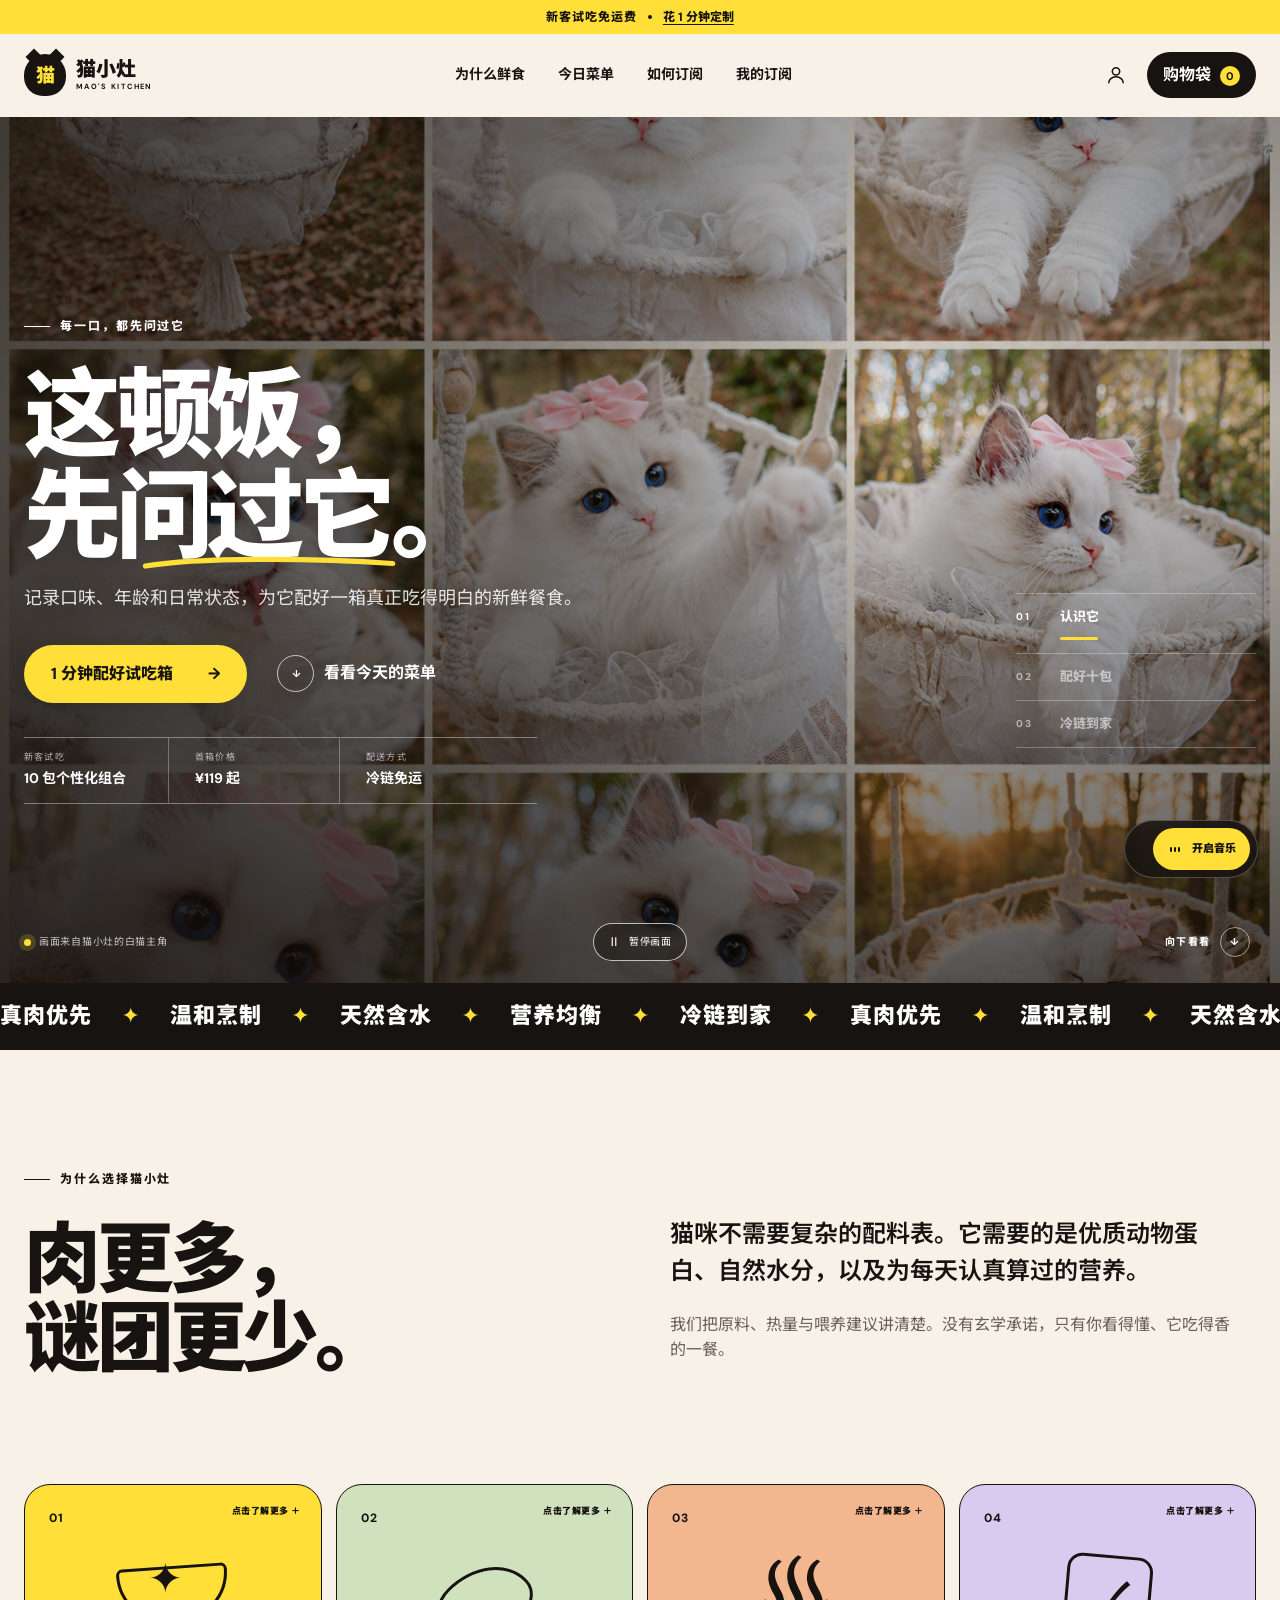
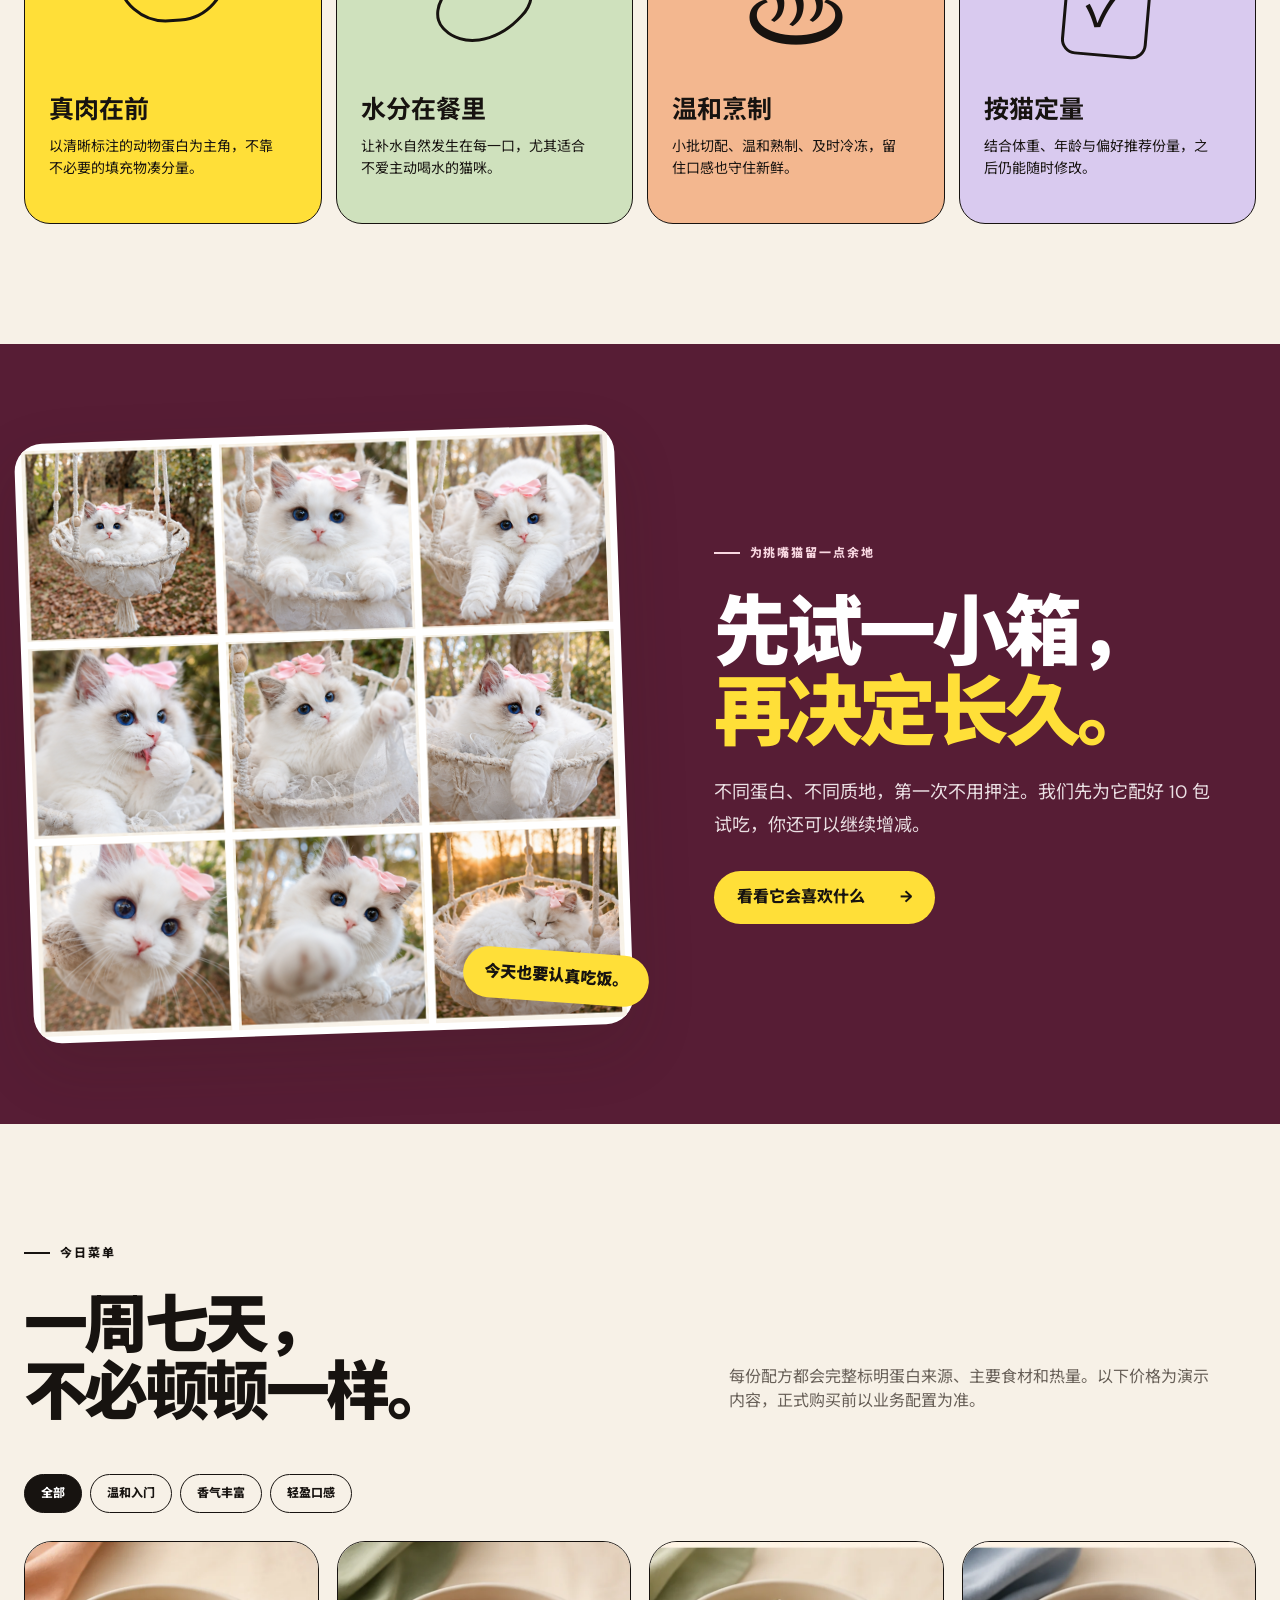
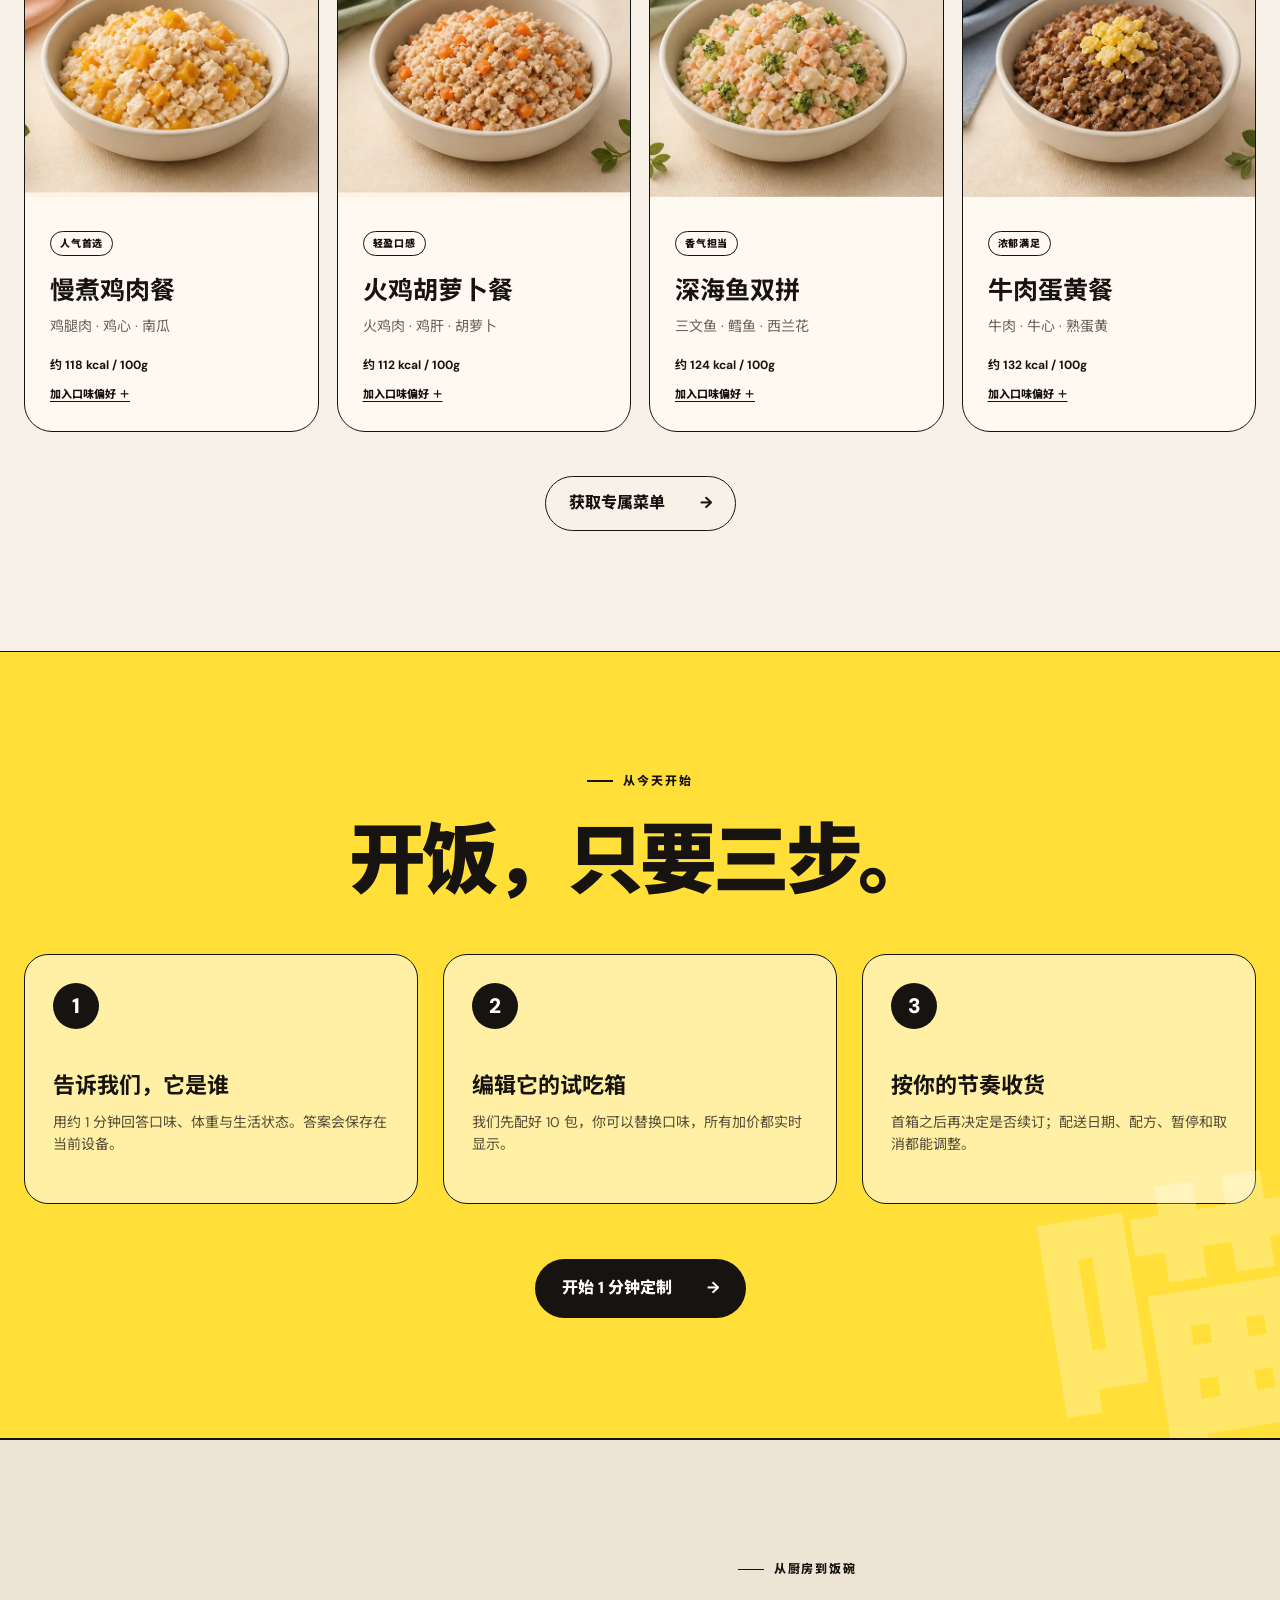
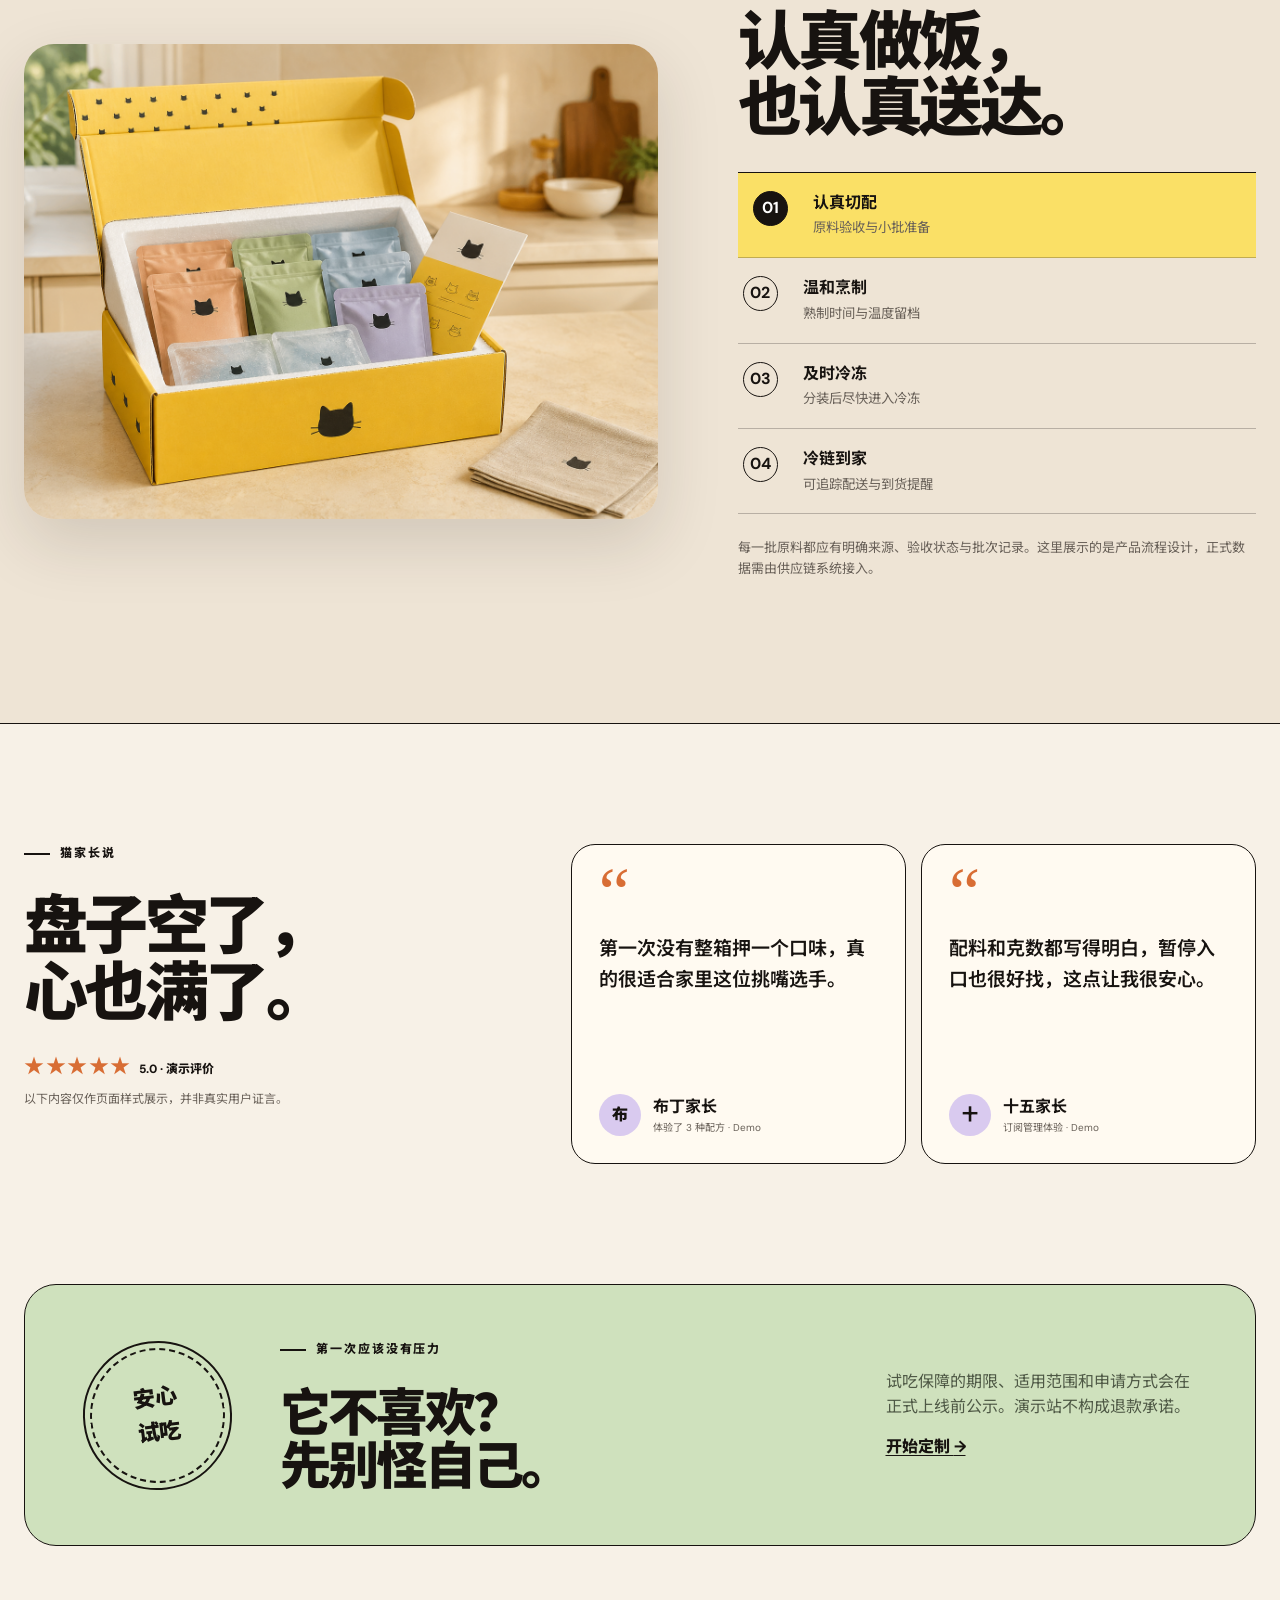
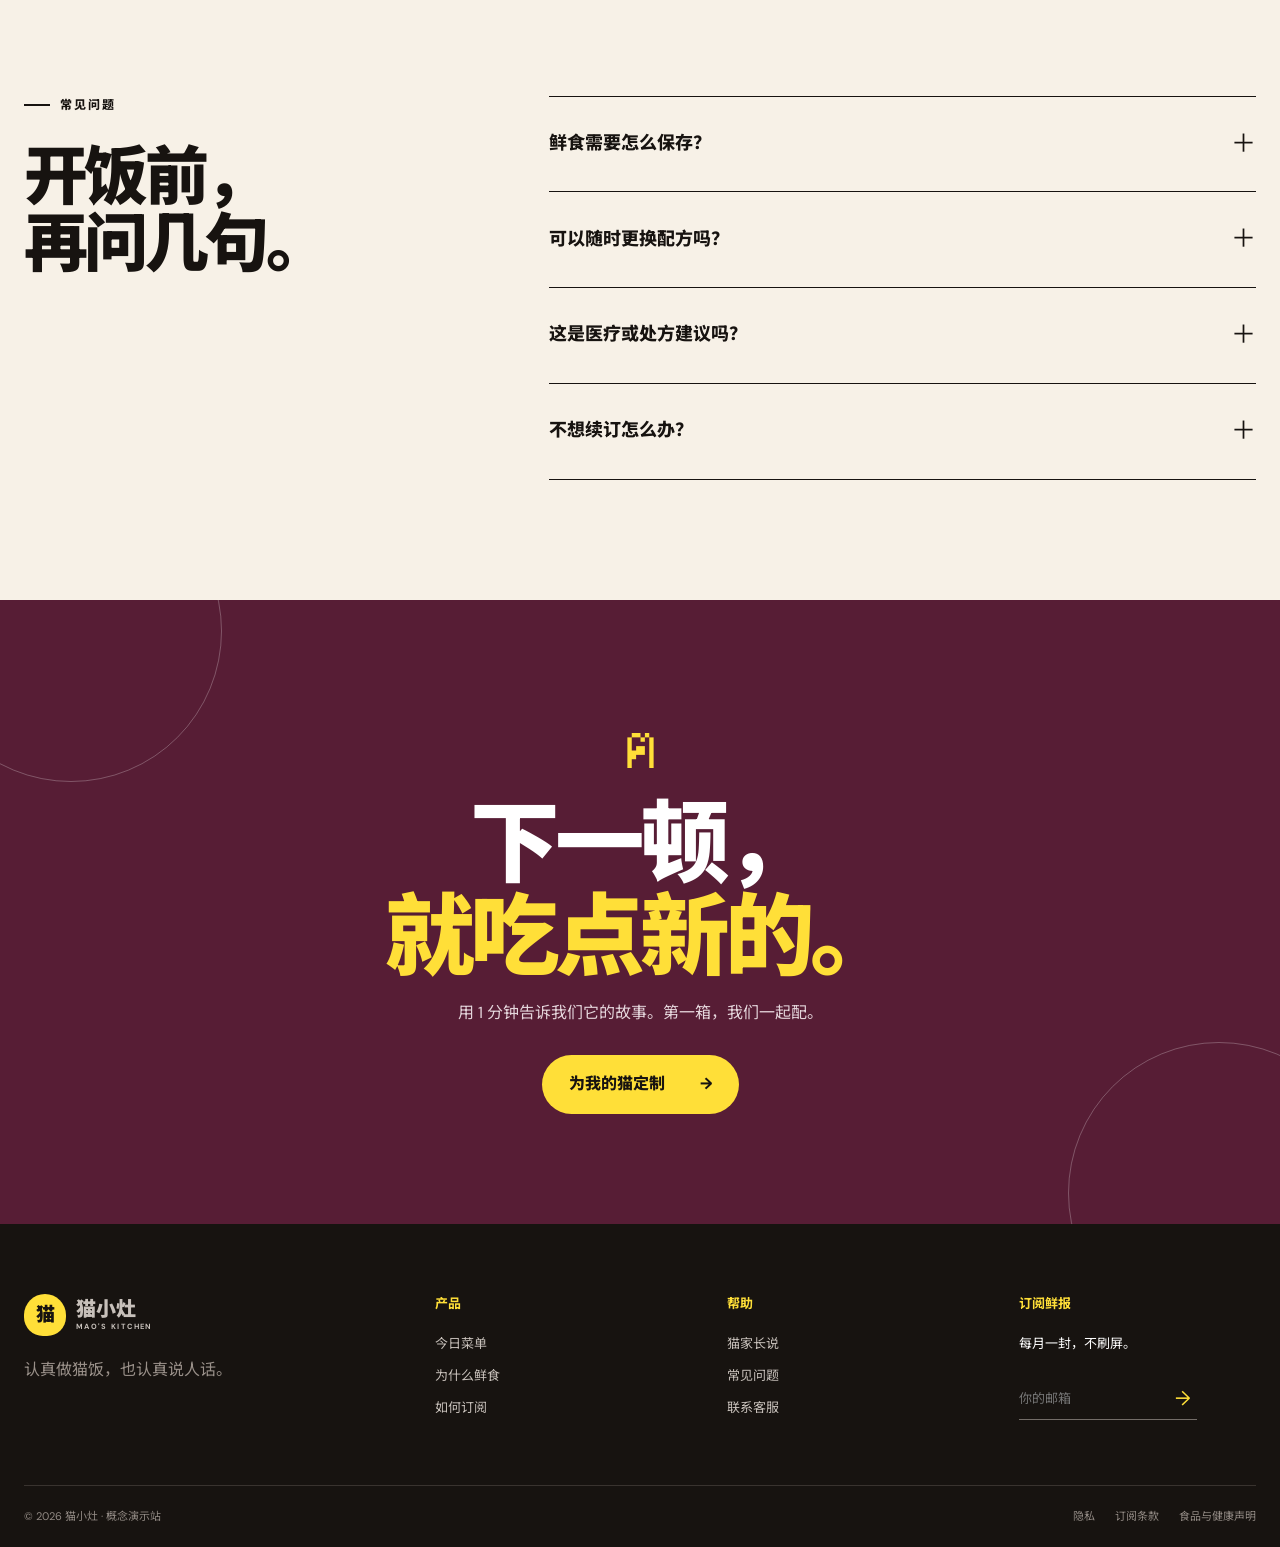
==== account/index.html @ b2859949 "Add opt-in background music player" ====
<!doctype html>
<html lang="zh-CN">
<head>
  <base href="/">
  <meta charset="UTF-8">
  <meta name="viewport" content="width=device-width, initial-scale=1.0">
  <meta name="description" content="猫小灶猫咪鲜食订阅——用一分钟了解猫咪，为它定制新鲜、透明、好调整的一餐。">
  <meta property="og:type" content="website">
  <meta property="og:title" content="猫小灶｜猫咪鲜食订阅">
  <meta property="og:description" content="用一分钟了解猫咪，为它配好一箱真正吃得明白的新鲜餐食。">
  <meta property="og:image" content="https://olivmonique482139-maker.github.io/assets/cat-grid.png">
  <meta property="og:url" content="https://olivmonique482139-maker.github.io/">
  <meta name="theme-color" content="#f7f1e7">
  <title>猫小灶｜猫咪鲜食订阅</title>
  <link rel="icon" href="/favicon.svg" type="image/svg+xml">
  <link rel="stylesheet" href="/styles.css?v=11">
</head>
<body>
  <a class="skip-link" href="#main">跳到主要内容</a>
  <div class="promo" role="status">
    <span>新客试吃免运费</span>
    <span class="promo-dot" aria-hidden="true"></span>
    <button class="text-button" data-start-quiz>花 1 分钟定制</button>
  </div>

  <header class="site-header" id="top">
    <nav class="nav shell" aria-label="主导航">
      <button class="menu-button" id="menuButton" aria-label="打开菜单" aria-expanded="false" aria-controls="mobileMenu">
        <span></span><span></span>
      </button>
      <a class="brand" href="/" aria-label="猫小灶首页">
        <span class="brand-mark" aria-hidden="true">猫</span>
        <span>猫小灶<small>MAO'S KITCHEN</small></span>
      </a>
      <div class="nav-links" aria-label="页面栏目">
        <a href="/why-us">为什么鲜食</a>
        <a href="/recipes">今日菜单</a>
        <a href="/#how">如何订阅</a>
        <a href="/account">我的订阅</a>
      </div>
      <div class="nav-actions">
        <button class="icon-button account-button" aria-label="账户（演示）">
          <svg viewBox="0 0 24 24" aria-hidden="true"><circle cx="12" cy="8" r="4"></circle><path d="M4 21c0-4 3.6-7 8-7s8 3 8 7"></path></svg>
        </button>
        <button class="cart-button" id="cartButton" aria-label="打开购物袋">
          购物袋 <span id="cartCount">0</span>
        </button>
      </div>
    </nav>
    <div class="mobile-menu" id="mobileMenu" hidden>
      <a href="/why-us">为什么鲜食</a>
      <a href="/recipes">今日菜单</a>
      <a href="/#how">如何订阅</a>
      <a href="/account">我的订阅</a>
      <button class="button button-dark" data-start-quiz>开始定制</button>
    </div>
  </header>

  <main id="main">
    <section class="hero hero-cinematic" aria-labelledby="heroTitle">
      <div class="hero-media" aria-hidden="true">
        <video id="heroVideo" autoplay muted loop playsinline poster="/assets/cat-grid.png">
          <source src="/assets/cat-story-clean.mp4" type="video/mp4">
        </video>
      </div>
      <div class="hero-shade" aria-hidden="true"></div>
      <div class="hero-stage shell">
        <div class="hero-copy">
          <p class="eyebrow"><span></span> 每一口，都先问过它</p>
          <h1 id="heroTitle">这顿饭，<br><em>先问过它。</em></h1>
          <p class="hero-lead">记录口味、年龄和日常状态，为它配好一箱真正吃得明白的新鲜餐食。</p>
          <div class="hero-cta">
            <button class="button button-yellow button-large" data-start-quiz>
              1 分钟配好试吃箱 <span aria-hidden="true">→</span>
            </button>
            <button class="play-link" data-scroll="#recipes">
              <span class="play-icon" aria-hidden="true">↓</span>
              看看今天的菜单
            </button>
          </div>
          <div class="hero-offer" aria-label="新客试吃信息">
            <span><small>新客试吃</small><strong>10 包个性化组合</strong></span>
            <span><small>首箱价格</small><strong>¥119 起</strong></span>
            <span><small>配送方式</small><strong>冷链免运</strong></span>
          </div>
        </div>
        <ol class="hero-chapters" aria-label="订阅流程">
          <li class="active"><b>01</b><span>认识它</span></li>
          <li><b>02</b><span>配好十包</span></li>
          <li><b>03</b><span>冷链到家</span></li>
        </ol>
      </div>
      <div class="hero-bottom shell">
        <p><span class="live-dot" aria-hidden="true"></span> 画面来自猫小灶的白猫主角</p>
        <button class="video-control" id="videoControl" aria-label="暂停视频"><span aria-hidden="true">Ⅱ</span><em>暂停画面</em></button>
        <button class="scroll-cue" data-scroll="#why" aria-label="向下了解更多"><span>向下看看</span><i>↓</i></button>
      </div>
    </section>

    <section class="ticker" aria-label="产品特点">
      <div class="ticker-track">
        <span>真肉优先</span><i>✦</i><span>温和烹制</span><i>✦</i><span>天然含水</span><i>✦</i><span>营养均衡</span><i>✦</i><span>冷链到家</span><i>✦</i>
        <span aria-hidden="true">真肉优先</span><i aria-hidden="true">✦</i><span aria-hidden="true">温和烹制</span><i aria-hidden="true">✦</i><span aria-hidden="true">天然含水</span><i aria-hidden="true">✦</i>
      </div>
    </section>

    <section class="section intro shell" id="why">
      <div class="section-heading">
        <p class="eyebrow"><span></span> 为什么选择猫小灶</p>
        <h2>肉更多，<br>谜团更少。</h2>
      </div>
      <div class="intro-copy">
        <p class="big-copy">猫咪不需要复杂的配料表。它需要的是优质动物蛋白、自然水分，以及为每天认真算过的营养。</p>
        <p>我们把原料、热量与喂养建议讲清楚。没有玄学承诺，只有你看得懂、它吃得香的一餐。</p>
      </div>
      <div class="benefit-grid">
        <article class="benefit-card yellow" tabindex="0" role="button" data-benefit="protein" aria-expanded="false">
          <span class="card-number">01</span>
          <div class="line-icon bowl-icon" aria-hidden="true"></div>
          <h3>真肉在前</h3>
          <p>以清晰标注的动物蛋白为主角，不靠不必要的填充物凑分量。</p>
          <div class="benefit-detail">鸡肉、火鸡、鱼肉或牛肉会被明确写在配料表前列，并标注每包热量与主要营养信息。</div>
        </article>
        <article class="benefit-card green" tabindex="0" role="button" data-benefit="water" aria-expanded="false">
          <span class="card-number">02</span>
          <div class="line-icon drop-icon" aria-hidden="true"></div>
          <h3>水分在餐里</h3>
          <p>让补水自然发生在每一口，尤其适合不爱主动喝水的猫咪。</p>
          <div class="benefit-detail">鲜食天然含有更多水分。实际含水量需以每款配方的检测与标签信息为准。</div>
        </article>
        <article class="benefit-card peach" tabindex="0" role="button" data-benefit="cook" aria-expanded="false">
          <span class="card-number">03</span>
          <div class="line-icon flame-icon" aria-hidden="true"></div>
          <h3>温和烹制</h3>
          <p>小批切配、温和熟制、及时冷冻，留住口感也守住新鲜。</p>
          <div class="benefit-detail">从原料验收到分装冷冻，每一批次都应保留生产与质检记录，正式上线前需接入真实数据。</div>
        </article>
        <article class="benefit-card lilac" tabindex="0" role="button" data-benefit="plan" aria-expanded="false">
          <span class="card-number">04</span>
          <div class="line-icon plan-icon" aria-hidden="true"></div>
          <h3>按猫定量</h3>
          <p>结合体重、年龄与偏好推荐份量，之后仍能随时修改。</p>
          <div class="benefit-detail">推荐会说明使用了哪些答案、采用哪个规则版本，并允许你回到问卷重新计算。</div>
        </article>
      </div>
    </section>

    <section class="section story-band">
      <div class="shell split-story">
        <div class="story-image">
          <div class="cat-mosaic" aria-label="白色蓝眼猫咪在秋日树林吊篮中的九个可爱瞬间">
            <button style="--col:0;--row:0" data-gallery-index="0" aria-label="查看猫咪在吊篮中的远景"></button>
            <button style="--col:1;--row:0" data-gallery-index="1" aria-label="查看猫咪正面特写"></button>
            <button style="--col:2;--row:0" data-gallery-index="2" aria-label="查看猫咪伸出前爪"></button>
            <button style="--col:0;--row:1" data-gallery-index="3" aria-label="查看猫咪舔爪子"></button>
            <button style="--col:1;--row:1" data-gallery-index="4" aria-label="查看猫咪玩蕾丝"></button>
            <button style="--col:2;--row:1" data-gallery-index="5" aria-label="查看猫咪侧脸"></button>
            <button style="--col:0;--row:2" data-gallery-index="6" aria-label="查看猫咪靠近镜头"></button>
            <button style="--col:1;--row:2" data-gallery-index="7" aria-label="查看猫咪伸爪互动"></button>
            <button style="--col:2;--row:2" data-gallery-index="8" aria-label="查看猫咪在夕阳下睡觉"></button>
          </div>
          <span class="image-caption">今天也要认真吃饭。</span>
        </div>
        <div class="story-copy">
          <p class="eyebrow light"><span></span> 为挑嘴猫留一点余地</p>
          <h2>先试一小箱，<br><em>再决定长久。</em></h2>
          <p>不同蛋白、不同质地，第一次不用押注。我们先为它配好 10 包试吃，你还可以继续增减。</p>
          <button class="button button-yellow" data-start-quiz>看看它会喜欢什么 <span aria-hidden="true">→</span></button>
        </div>
      </div>
    </section>

    <section class="section shell" id="recipes">
      <div class="recipes-heading">
        <div>
          <p class="eyebrow"><span></span> 今日菜单</p>
          <h2>一周七天，<br>不必顿顿一样。</h2>
        </div>
        <p>每份配方都会完整标明蛋白来源、主要食材和热量。以下价格为演示内容，正式购买前以业务配置为准。</p>
      </div>
      <div class="recipe-filters" role="group" aria-label="筛选配方">
        <button class="active" data-recipe-filter="all">全部</button><button data-recipe-filter="gentle">温和入门</button><button data-recipe-filter="aroma">香气丰富</button><button data-recipe-filter="lean">轻盈口感</button>
      </div>
      <div class="recipe-grid">
        <article class="recipe-card recipe-chicken" data-tags="gentle lean" data-reveal>
          <button class="recipe-photo" data-recipe="chicken" aria-label="查看慢煮鸡肉餐详情"><img src="/assets/recipe-chicken-v2.webp" alt="慢煮鸡肉与南瓜鲜食"><span>查看配料 →</span></button>
          <div class="recipe-info"><span class="pill">人气首选</span><h3>慢煮鸡肉餐</h3><p>鸡腿肉 · 鸡心 · 南瓜</p><strong>约 118 kcal / 100g</strong><button class="quick-add" data-prefer="chicken">加入口味偏好 ＋</button></div>
        </article>
        <article class="recipe-card recipe-turkey" data-tags="lean gentle" data-reveal>
          <button class="recipe-photo" data-recipe="turkey" aria-label="查看火鸡胡萝卜餐详情"><img src="/assets/recipe-turkey-v2.webp" alt="火鸡肉与胡萝卜鲜食"><span>查看配料 →</span></button>
          <div class="recipe-info"><span class="pill">轻盈口感</span><h3>火鸡胡萝卜餐</h3><p>火鸡肉 · 鸡肝 · 胡萝卜</p><strong>约 112 kcal / 100g</strong><button class="quick-add" data-prefer="turkey">加入口味偏好 ＋</button></div>
        </article>
        <article class="recipe-card recipe-fish" data-tags="aroma" data-reveal>
          <button class="recipe-photo" data-recipe="fish" aria-label="查看深海鱼双拼详情"><img src="/assets/recipe-fish-v2.webp" alt="三文鱼、鳕鱼与西兰花鲜食"><span>查看配料 →</span></button>
          <div class="recipe-info"><span class="pill">香气担当</span><h3>深海鱼双拼</h3><p>三文鱼 · 鳕鱼 · 西兰花</p><strong>约 124 kcal / 100g</strong><button class="quick-add" data-prefer="fish">加入口味偏好 ＋</button></div>
        </article>
        <article class="recipe-card recipe-beef" data-tags="aroma" data-reveal>
          <button class="recipe-photo" data-recipe="beef" aria-label="查看牛肉蛋黄餐详情"><img src="/assets/recipe-beef-v2.webp" alt="牛肉与蛋黄鲜食"><span>查看配料 →</span></button>
          <div class="recipe-info"><span class="pill">浓郁满足</span><h3>牛肉蛋黄餐</h3><p>牛肉 · 牛心 · 熟蛋黄</p><strong>约 132 kcal / 100g</strong><button class="quick-add" data-prefer="beef">加入口味偏好 ＋</button></div>
        </article>
      </div>
      <div class="center-action"><button class="button button-outline" data-start-quiz>获取专属菜单 <span aria-hidden="true">→</span></button></div>
    </section>

    <section class="section how-section" id="how">
      <div class="shell">
        <div class="how-title">
          <p class="eyebrow"><span></span> 从今天开始</p>
          <h2>开饭，只要三步。</h2>
        </div>
        <ol class="steps">
          <li><span class="step-no">1</span><div><h3>告诉我们，它是谁</h3><p>用约 1 分钟回答口味、体重与生活状态。答案会保存在当前设备。</p></div></li>
          <li><span class="step-no">2</span><div><h3>编辑它的试吃箱</h3><p>我们先配好 10 包，你可以替换口味，所有加价都实时显示。</p></div></li>
          <li><span class="step-no">3</span><div><h3>按你的节奏收货</h3><p>首箱之后再决定是否续订；配送日期、配方、暂停和取消都能调整。</p></div></li>
        </ol>
        <button class="button button-dark button-large" data-start-quiz>开始 1 分钟定制 <span aria-hidden="true">→</span></button>
      </div>
    </section>

    <section class="section process-section" id="process">
      <div class="shell process-layout">
        <div class="process-visual" data-reveal><img src="/assets/delivery-box-v2.png" alt="黄色冷链箱中整齐放置着多种颜色的猫咪鲜食餐包"></div>
        <div class="process-copy">
          <p class="eyebrow"><span></span> 从厨房到饭碗</p><h2>认真做饭，<br>也认真送达。</h2>
          <div class="process-tabs" role="tablist" aria-label="鲜食制作与配送过程">
            <button class="active" role="tab" aria-selected="true" data-process="prep"><b>01</b><span><strong>认真切配</strong><small>原料验收与小批准备</small></span></button>
            <button role="tab" aria-selected="false" data-process="cook"><b>02</b><span><strong>温和烹制</strong><small>熟制时间与温度留档</small></span></button>
            <button role="tab" aria-selected="false" data-process="freeze"><b>03</b><span><strong>及时冷冻</strong><small>分装后尽快进入冷冻</small></span></button>
            <button role="tab" aria-selected="false" data-process="deliver"><b>04</b><span><strong>冷链到家</strong><small>可追踪配送与到货提醒</small></span></button>
          </div>
          <p class="process-description" id="processDescription">每一批原料都应有明确来源、验收状态与批次记录。这里展示的是产品流程设计，正式数据需由供应链系统接入。</p>
        </div>
      </div>
    </section>

    <section class="section shell reviews" id="stories">
      <div class="review-summary">
        <p class="eyebrow"><span></span> 猫家长说</p>
        <h2>盘子空了，<br>心也满了。</h2>
        <div class="rating" aria-label="5 星演示评价">★★★★★ <span>5.0 · 演示评价</span></div>
        <p class="demo-note">以下内容仅作页面样式展示，并非真实用户证言。</p>
      </div>
      <div class="review-cards">
        <article><div class="quote">“</div><p>第一次没有整箱押一个口味，真的很适合家里这位挑嘴选手。</p><footer><span class="avatar">布</span><div><strong>布丁家长</strong><small>体验了 3 种配方 · Demo</small></div></footer></article>
        <article><div class="quote">“</div><p>配料和克数都写得明白，暂停入口也很好找，这点让我很安心。</p><footer><span class="avatar">十</span><div><strong>十五家长</strong><small>订阅管理体验 · Demo</small></div></footer></article>
      </div>
    </section>

    <section class="guarantee shell">
      <div class="guarantee-mark" aria-hidden="true">安心<br>试吃</div>
      <div><p class="eyebrow"><span></span> 第一次应该没有压力</p><h2>它不喜欢？<br>先别怪自己。</h2></div>
      <div><p>试吃保障的期限、适用范围和申请方式会在正式上线前公示。演示站不构成退款承诺。</p><button class="text-link" data-start-quiz>开始定制 <span aria-hidden="true">→</span></button></div>
    </section>

    <section class="section shell faq-section" id="faq">
      <div><p class="eyebrow"><span></span> 常见问题</p><h2>开饭前，<br>再问几句。</h2></div>
      <div class="faq-list">
        <details><summary>鲜食需要怎么保存？<span>＋</span></summary><p>冷冻保存；喂食前按包装说明冷藏解冻。开封后请尽快食用，不反复冷冻。</p></details>
        <details><summary>可以随时更换配方吗？<span>＋</span></summary><p>可以。每次订单锁定前都可调整口味和数量，演示站会展示完整操作流程。</p></details>
        <details><summary>这是医疗或处方建议吗？<span>＋</span></summary><p>不是。问卷只用于餐食筛选与风险提示。猫咪有疾病、过敏或正在用药时，请先咨询兽医。</p></details>
        <details><summary>不想续订怎么办？<span>＋</span></summary><p>正式服务中，暂停与取消会和订阅入口处于同一层级，不强制联系客服。</p></details>
      </div>
    </section>

    <section class="final-cta">
      <div class="shell final-cta-inner">
        <div class="mini-cat" aria-hidden="true">ฅ</div>
        <h2>下一顿，<br><em>就吃点新的。</em></h2>
        <p>用 1 分钟告诉我们它的故事。第一箱，我们一起配。</p>
        <button class="button button-yellow button-large" data-start-quiz>为我的猫定制 <span aria-hidden="true">→</span></button>
      </div>
    </section>
  </main>

  <footer class="footer">
    <div class="shell footer-top">
      <div class="footer-brand"><a class="brand brand-light" href="/"><span class="brand-mark">猫</span><span>猫小灶<small>MAO'S KITCHEN</small></span></a><p>认真做猫饭，也认真说人话。</p></div>
      <div><strong>产品</strong><a href="/recipes">今日菜单</a><a href="/why-us">为什么鲜食</a><a href="/#how">如何订阅</a></div>
      <div><strong>帮助</strong><a href="#stories">猫家长说</a><a href="/faq">常见问题</a><a href="mailto:hello@example.com">联系客服</a></div>
      <div><strong>订阅鲜报</strong><p>每月一封，不刷屏。</p><form id="newsletterForm"><label class="sr-only" for="newsletterEmail">邮箱</label><div class="email-row"><input id="newsletterEmail" type="email" placeholder="你的邮箱" required><button aria-label="订阅">→</button></div></form></div>
    </div>
    <div class="shell footer-bottom"><span>© 2026 猫小灶 · 概念演示站</span><span><a href="/policies/privacy">隐私</a><a href="/policies/subscription">订阅条款</a><a href="/policies/health">食品与健康声明</a></span></div>
  </footer>

  <dialog class="quiz-dialog" id="quizDialog" aria-labelledby="quizTitle">
    <div class="quiz-shell">
      <header class="quiz-header">
        <a class="brand" href="#" tabindex="-1"><span class="brand-mark">猫</span><span>猫小灶<small>MAO'S KITCHEN</small></span></a>
        <div class="progress-wrap"><span id="progressText">准备开始</span><div class="progress" role="progressbar" aria-label="定制进度" aria-valuemin="0" aria-valuemax="100" aria-valuenow="0"><span id="progressBar"></span></div></div>
        <button class="dialog-close" id="quizClose" aria-label="关闭定制问卷">×</button>
      </header>
      <div id="quizContent" class="quiz-content" aria-live="polite"></div>
    </div>
  </dialog>

  <dialog class="cart-dialog" id="cartDialog" aria-labelledby="cartTitle">
    <div class="cart-panel">
      <header><div><p class="eyebrow"><span></span> 你的试吃箱</p><h2 id="cartTitle">购物袋</h2></div><button class="dialog-close" id="cartClose" aria-label="关闭购物袋">×</button></header>
      <div id="cartContent"></div>
    </div>
  </dialog>

  <dialog class="recipe-dialog" id="recipeDialog" aria-labelledby="recipeTitle"><div class="recipe-drawer"><button class="dialog-close" id="recipeClose" aria-label="关闭配方详情">×</button><div id="recipeContent"></div></div></dialog>
  <dialog class="gallery-dialog" id="galleryDialog" aria-label="猫咪照片浏览"><div class="gallery-view"><button class="dialog-close" id="galleryClose" aria-label="关闭照片">×</button><button class="gallery-nav prev" data-gallery-nav="-1" aria-label="上一张">←</button><div class="gallery-photo" id="galleryPhoto"></div><p id="galleryCaption"></p><button class="gallery-nav next" data-gallery-nav="1" aria-label="下一张">→</button></div></dialog>

  <div class="paw-progress" aria-hidden="true"><span id="pawProgress">🐾</span></div>

  <div class="music-player" id="musicPlayer">
    <div class="music-meta" aria-hidden="true">
      <strong>fluffy</strong>
      <small>HarumachiMusic</small>
    </div>
    <button class="music-control" id="musicControl" type="button" aria-label="播放背景音乐" aria-pressed="false">
      <span class="music-equalizer" aria-hidden="true"><i></i><i></i><i></i></span>
      <span class="music-label">开启音乐</span>
    </button>
  </div>
  <audio id="backgroundMusic" loop preload="none">
    <source src="/assets/fluffy-cute-piano.mp3" type="audio/mpeg">
  </audio>

  <div class="toast" id="toast" role="status" aria-live="polite"></div>
  <script src="/app.js?v=8" type="module"></script>
</body>
</html>
---- styles.css ----
@import url('https://fonts.googleapis.com/css2?family=DM+Sans:wght@400;500;600;700&family=Noto+Sans+SC:wght@400;500;600;700;800;900&display=swap');

:root {
  --cream:#f7f1e7; --paper:#fffaf1; --ink:#171310; --muted:#686058; --yellow:#ffdf38;
  --green:#cfe1bd; --peach:#f3b78f; --lilac:#d9caef; --orange:#d86d34; --wine:#571d35;
  --line:rgba(23,19,16,.17); --radius:26px; --shadow:0 24px 64px rgba(48,31,17,.15);
}
*{box-sizing:border-box}
html{scroll-behavior:smooth;overflow-x:clip}
body{margin:0;color:var(--ink);background:var(--cream);font-family:"DM Sans","Noto Sans SC",system-ui,sans-serif;line-height:1.55;overflow-x:hidden}
body.no-scroll{overflow:hidden}
button,input{font:inherit}
button,a{touch-action:manipulation}
button{color:inherit}
a{color:inherit;text-decoration:none}
img,video{display:block;max-width:100%}
h1,h2,h3,p{margin-top:0}
h1,h2{font-family:"Noto Sans SC",sans-serif;letter-spacing:-.055em;line-height:1.04}
h2{font-size:clamp(2.55rem,5vw,5.6rem);margin-bottom:0;font-weight:900}
em{font-style:normal;color:var(--orange)}
.shell{width:min(1240px,calc(100% - 48px));margin-inline:auto}
.sr-only{position:absolute;width:1px;height:1px;padding:0;margin:-1px;overflow:hidden;clip:rect(0,0,0,0);white-space:nowrap;border:0}
.skip-link{position:fixed;top:8px;left:8px;z-index:9999;background:#fff;padding:10px 16px;transform:translateY(-150%);border:2px solid var(--ink)}
.skip-link:focus{transform:none}
:focus-visible{outline:3px solid #2e62da;outline-offset:4px}
.promo{height:34px;background:var(--yellow);display:flex;align-items:center;justify-content:center;gap:11px;text-transform:uppercase;font-size:12px;font-weight:800;letter-spacing:.08em}
.promo-dot{width:4px;height:4px;background:var(--ink);border-radius:50%}
.text-button,.text-link{border:0;background:none;padding:0;font-weight:800;text-decoration:underline;text-decoration-thickness:1px;text-underline-offset:3px;cursor:pointer}
.site-header{position:sticky;top:0;z-index:50;background:rgba(247,241,231,.9);border-bottom:1px solid transparent;backdrop-filter:blur(14px);transition:.25s}
.site-header.scrolled{border-color:var(--line);box-shadow:0 8px 24px rgba(39,25,14,.07)}
.nav{height:82px;display:grid;grid-template-columns:auto 1fr auto;align-items:center;gap:38px}
.brand{display:flex;align-items:center;gap:10px;font-size:20px;font-weight:900;line-height:1}
.brand small{display:block;font-size:7.5px;letter-spacing:.18em;margin-top:4px;font-weight:700}
.brand-mark{width:42px;height:42px;border-radius:50% 50% 45% 45%;background:var(--ink);color:var(--yellow);display:grid;place-items:center;font-size:19px;position:relative}
.brand-mark::before,.brand-mark::after{content:"";position:absolute;top:-3px;width:12px;height:12px;background:var(--ink);transform:rotate(45deg);z-index:-1}
.brand-mark::before{left:4px}.brand-mark::after{right:4px}
.nav-links{display:flex;justify-content:center;gap:33px;font-size:14px;font-weight:700}
.nav-links a{position:relative;padding:8px 0}
.nav-links a::after{content:"";height:2px;background:var(--ink);position:absolute;left:0;right:100%;bottom:2px;transition:.2s}
.nav-links a:hover::after{right:0}
.nav-actions{display:flex;align-items:center;gap:10px}
.icon-button,.cart-button,.menu-button{border:0;background:transparent;cursor:pointer}
.icon-button{width:42px;height:42px;display:grid;place-items:center}
.icon-button svg{width:22px;fill:none;stroke:currentColor;stroke-width:1.7}
.cart-button{background:var(--ink);color:#fff;border-radius:999px;padding:11px 16px;font-weight:700}
.cart-button span{display:inline-grid;place-items:center;width:20px;height:20px;margin-left:5px;border-radius:50%;background:var(--yellow);color:var(--ink);font-size:11px}
.menu-button,.mobile-menu{display:none}
.hero{min-height:720px;padding-block:60px 88px;display:grid;grid-template-columns:1fr 1.08fr;gap:80px;align-items:center}
.hero-copy{padding-left:3vw;position:relative;z-index:2}
.eyebrow{text-transform:uppercase;font-size:12px;letter-spacing:.16em;font-weight:800;display:flex;align-items:center;gap:10px;margin-bottom:24px}
.eyebrow>span{display:inline-block;width:26px;height:1.5px;background:currentColor}
.hero h1{font-size:clamp(4.2rem,7.2vw,7.9rem);font-weight:900;margin-bottom:26px}
.hero h1 em{display:inline-block;position:relative}
.hero h1 em::after{content:"";position:absolute;left:3%;right:-4%;bottom:-14px;height:17px;background:url("data:image/svg+xml,%3Csvg xmlns='http://www.w3.org/2000/svg' viewBox='0 0 300 20'%3E%3Cpath d='M4 13C70 2 209 4 295 10' fill='none' stroke='%23d86d34' stroke-width='6' stroke-linecap='round'/%3E%3C/svg%3E") center/100% 100% no-repeat}
.hero-lead{font-size:18px;line-height:1.75;max-width:520px;color:#514943;margin-bottom:32px}
.hero-cta{display:flex;align-items:center;gap:24px;flex-wrap:wrap}
.button{border:0;border-radius:999px;padding:14px 23px;display:inline-flex;align-items:center;justify-content:center;gap:35px;font-weight:800;cursor:pointer;transition:transform .2s,box-shadow .2s,background .2s}
.button:hover{transform:translateY(-2px);box-shadow:0 10px 22px rgba(30,18,10,.16)}
.button-dark{background:var(--ink);color:#fff}.button-dark:hover{background:#332a25}
.button-yellow{background:var(--yellow);color:var(--ink)}
.button-large{padding:17px 27px;min-height:58px}
.button-outline{background:transparent;border:1.5px solid var(--ink)}
.play-link{border:0;background:none;font-weight:700;display:flex;align-items:center;gap:10px;cursor:pointer}
.play-icon{width:37px;height:37px;border:1px solid var(--ink);display:grid;place-items:center;border-radius:50%;font-size:10px;padding-left:2px}
.trust-row{display:flex;gap:20px;flex-wrap:wrap;margin-top:31px;color:#635b54;font-size:12px;font-weight:700}
.hero-media{position:relative;isolation:isolate;padding:18px 18px 26px 0}
.hero-media video{width:100%;aspect-ratio:5/6;object-fit:cover;border-radius:46% 46% 28px 28px;box-shadow:var(--shadow);position:relative;z-index:1;background:#d4c5b3}
.sun-shape{position:absolute;right:-13%;top:-8%;width:82%;aspect-ratio:1;background:var(--yellow);border-radius:50%;z-index:-1}
.hero-media::after{content:"";position:absolute;left:-25px;bottom:0;width:76%;height:35%;border:2px solid var(--orange);border-radius:50%;z-index:-1;transform:rotate(-8deg)}
.hero-note{position:absolute;z-index:3;left:-72px;bottom:35px;background:var(--paper);box-shadow:var(--shadow);padding:17px 20px 17px 48px;border-radius:18px;min-width:260px}
.hero-note strong,.hero-note small{display:block}.hero-note small{color:var(--muted);font-size:11px;margin-top:2px}.spark{position:absolute;left:17px;top:20px;font-size:20px;color:var(--orange)}
.hero-sticker{position:absolute;z-index:4;right:-17px;top:42%;width:88px;height:88px;border-radius:50%;background:var(--wine);color:#fff;display:grid;place-items:center;text-align:center;font-weight:900;line-height:1.05;transform:rotate(10deg);border:3px solid var(--cream);box-shadow:0 5px 20px rgba(0,0,0,.22)}
.video-control{position:absolute;z-index:5;right:35px;bottom:47px;width:42px;height:42px;border-radius:50%;border:1px solid rgba(255,255,255,.7);background:rgba(16,12,9,.56);color:#fff;cursor:pointer;backdrop-filter:blur(6px)}
.ticker{height:67px;background:var(--ink);color:#fff;overflow:clip;contain:layout paint;display:flex;align-items:center;width:100%;position:relative;z-index:3}
.ticker-track{display:flex;align-items:center;gap:29px;white-space:nowrap;font-size:22px;font-weight:900;text-transform:uppercase;letter-spacing:.05em;animation:ticker 22s linear infinite}
.ticker-track i{color:var(--yellow);font-style:normal}
@keyframes ticker{to{transform:translateX(-50%)}}
.section{padding-block:120px}
.intro{display:grid;grid-template-columns:1fr 1fr;gap:60px}
.section-heading h2{font-size:clamp(3.8rem,6vw,6.8rem)}
.intro-copy{padding-top:45px;max-width:570px;color:var(--muted)}
.intro-copy .big-copy{font-size:24px;line-height:1.55;color:var(--ink);font-weight:600}
.benefit-grid{grid-column:1/-1;display:grid;grid-template-columns:repeat(4,1fr);gap:14px;margin-top:45px}
.benefit-card{border:1px solid var(--ink);border-radius:var(--radius);padding:24px;min-height:340px;display:flex;flex-direction:column;position:relative;overflow:hidden;transition:transform .25s}
.benefit-card:hover{transform:translateY(-7px) rotate(-.5deg)}
.benefit-card.yellow{background:var(--yellow)}.benefit-card.green{background:var(--green)}.benefit-card.peach{background:var(--peach)}.benefit-card.lilac{background:var(--lilac)}
.card-number{font-size:12px;font-weight:800;letter-spacing:.1em}
.benefit-card h3{font-size:25px;margin:22px 0 7px}.benefit-card p{font-size:14px;margin:0;max-width:235px}
.line-icon{height:125px;margin-top:16px;position:relative}
.bowl-icon::before{content:"";position:absolute;width:105px;height:50px;border:3px solid var(--ink);border-radius:10px 10px 80px 80px;left:50%;top:40%;transform:translate(-50%,-50%) rotate(-4deg)}
.bowl-icon::after{content:"✦";position:absolute;font-size:42px;left:47%;top:28%;transform:translate(-50%,-50%)}
.drop-icon::before{content:"";position:absolute;width:67px;height:89px;border:3px solid var(--ink);border-radius:68% 32% 65% 35%;left:50%;top:48%;transform:translate(-50%,-50%) rotate(45deg)}
.flame-icon::before{content:"♨";font-size:110px;line-height:1;position:absolute;left:50%;top:50%;transform:translate(-50%,-50%)}
.plan-icon::before{content:"✓";position:absolute;width:80px;height:96px;border:3px solid var(--ink);border-radius:15px;left:50%;top:50%;transform:translate(-50%,-50%) rotate(5deg);font-size:62px;text-align:center;line-height:96px}
.story-band{background:var(--wine);color:#fff;padding-block:90px}
.split-story{display:grid;grid-template-columns:1.05fr .95fr;gap:90px;align-items:center}
.story-image{position:relative}.story-image img{border-radius:30px;aspect-ratio:1;object-fit:cover;box-shadow:0 28px 65px rgba(0,0,0,.28);transform:rotate(-2deg)}
.image-caption{position:absolute;right:-25px;bottom:32px;background:var(--yellow);color:var(--ink);padding:13px 21px;border-radius:999px;font-weight:900;transform:rotate(4deg)}
.eyebrow.light{color:#f8d7e1}
.story-copy h2{font-size:clamp(3.8rem,6vw,6.6rem)}.story-copy h2 em{color:var(--yellow)}
.story-copy>p:not(.eyebrow){font-size:18px;line-height:1.8;color:#eadfe3;max-width:510px;margin:30px 0}
.recipes-heading{display:grid;grid-template-columns:1.1fr .9fr;gap:60px;align-items:end;margin-bottom:55px}.recipes-heading>p{color:var(--muted);max-width:480px;margin-bottom:5px}
.recipe-grid{display:grid;grid-template-columns:repeat(3,1fr);gap:18px}
.recipe-card{border:1px solid var(--ink);border-radius:28px;overflow:hidden;background:var(--paper);transition:.25s}.recipe-card:hover{transform:translateY(-6px);box-shadow:var(--shadow)}
.recipe-art{height:320px;display:grid;place-items:center;position:relative;overflow:hidden}
.recipe-chicken .recipe-art{background:#f2c494}.recipe-turkey .recipe-art{background:#ccdfc0}.recipe-fish .recipe-art{background:#ced9f1}
.recipe-art::before,.recipe-art::after{content:"";position:absolute;border:2px solid currentColor;border-radius:50%;width:210px;height:210px;opacity:.24}.recipe-art::before{transform:translate(-40%,-40%)}.recipe-art::after{transform:translate(45%,40%)}
.plate{width:205px;height:205px;border-radius:50%;background:#fff7e9;border:14px solid rgba(255,255,255,.5);box-shadow:0 18px 30px rgba(73,39,20,.16);display:grid;place-items:center;transform:rotate(-7deg)}
.plate span{width:120px;height:90px;border-radius:45% 55% 42% 58%;display:grid;place-items:center;font-size:28px;font-weight:900;background:var(--orange);color:#fff}.recipe-turkey .plate span{background:#79935e}.recipe-fish .plate span{background:#557ab1}
.recipe-info{padding:25px}.pill{display:inline-block;font-size:10px;font-weight:900;letter-spacing:.08em;text-transform:uppercase;border:1px solid var(--ink);border-radius:999px;padding:4px 9px}.recipe-info h3{font-size:25px;margin:16px 0 5px}.recipe-info p{color:var(--muted);margin-bottom:18px;font-size:14px}.recipe-info strong{font-size:12px}.center-action{text-align:center;margin-top:44px}
.how-section{background:var(--yellow);border-block:1px solid var(--ink);position:relative;overflow:hidden}.how-section::after{content:"喵";position:absolute;right:-40px;bottom:-105px;font-size:280px;font-weight:900;color:rgba(255,255,255,.25);transform:rotate(-9deg)}
.how-title{text-align:center;margin-bottom:60px}.how-title .eyebrow{justify-content:center}.how-title h2{font-size:clamp(3.5rem,6vw,6rem)}
.steps{list-style:none;padding:0;display:grid;grid-template-columns:repeat(3,1fr);gap:25px;margin:0 0 55px;counter-reset:steps}.steps li{background:rgba(255,255,255,.55);border:1px solid var(--ink);border-radius:24px;padding:28px;min-height:250px}.step-no{display:grid;place-items:center;width:46px;height:46px;background:var(--ink);color:#fff;border-radius:50%;font-size:21px;font-weight:900;margin-bottom:40px}.steps h3{font-size:22px;margin-bottom:9px}.steps p{font-size:14px;margin:0;color:#554b37}.how-section .button{display:flex;margin-inline:auto}
.reviews{display:grid;grid-template-columns:.8fr 1.2fr;gap:90px;align-items:start}.rating{margin:31px 0 8px;color:var(--orange);letter-spacing:.08em;font-size:20px}.rating span{color:var(--ink);font-size:12px;letter-spacing:0;font-weight:800}.demo-note{font-size:12px;color:var(--muted)}
.review-cards{display:grid;grid-template-columns:1fr 1fr;gap:15px}.review-cards article{border:1px solid var(--ink);border-radius:24px;padding:27px;background:var(--paper);min-height:320px;display:flex;flex-direction:column}.quote{font-family:Georgia;font-size:70px;color:var(--orange);line-height:.6}.review-cards article>p{font-size:19px;line-height:1.6;font-weight:600;margin-top:20px}.review-cards footer{display:flex;gap:12px;align-items:center;margin-top:auto}.avatar{width:42px;height:42px;border-radius:50%;background:var(--lilac);display:grid;place-items:center;font-weight:900}.review-cards footer strong,.review-cards footer small{display:block}.review-cards footer small{font-size:10px;color:var(--muted)}
.guarantee{margin-bottom:30px;background:var(--green);border:1px solid var(--ink);border-radius:32px;padding:55px 65px;display:grid;grid-template-columns:150px 1.3fr .7fr;gap:40px;align-items:center}.guarantee-mark{width:135px;height:135px;border:2px dashed var(--ink);outline:2px solid var(--ink);outline-offset:5px;border-radius:50%;display:grid;place-items:center;text-align:center;font-size:22px;font-weight:900;transform:rotate(-7deg)}.guarantee h2{font-size:clamp(2.8rem,4vw,4.8rem)}.guarantee>div:last-child p{color:#4e5845}.text-link{font-size:16px}
.faq-section{display:grid;grid-template-columns:.75fr 1.25fr;gap:100px}.faq-list{border-top:1px solid var(--ink)}.faq-list details{border-bottom:1px solid var(--ink);padding:4px 0}.faq-list summary{list-style:none;cursor:pointer;display:flex;justify-content:space-between;align-items:center;padding:24px 0;font-size:18px;font-weight:800}.faq-list summary::-webkit-details-marker{display:none}.faq-list summary span{font-size:25px;font-weight:400;transition:.2s}.faq-list details[open] summary span{transform:rotate(45deg)}.faq-list details p{color:var(--muted);max-width:650px;padding-bottom:22px}
.final-cta{background:var(--wine);color:#fff;text-align:center;padding:110px 0;position:relative;overflow:hidden}.final-cta::before,.final-cta::after{content:"";position:absolute;width:300px;height:300px;border-radius:50%;border:1px solid rgba(255,255,255,.25)}.final-cta::before{left:-80px;top:-120px}.final-cta::after{right:-90px;bottom:-120px}.final-cta-inner{position:relative;z-index:1}.mini-cat{font-size:70px;color:var(--yellow);line-height:1}.final-cta h2{font-size:clamp(4rem,7vw,7rem);margin:10px 0 25px}.final-cta h2 em{color:var(--yellow)}.final-cta p{color:#e4d5db;margin-bottom:29px}
.footer{background:var(--ink);color:#fff;padding-top:70px}.footer-top{display:grid;grid-template-columns:1.5fr repeat(3,1fr);gap:55px;padding-bottom:65px}.brand-light .brand-mark{background:var(--yellow);color:var(--ink)}.brand-light .brand-mark::before,.brand-light .brand-mark::after{background:var(--yellow)}.footer-brand p{color:#999089;margin-top:22px}.footer-top>div:not(.footer-brand){display:flex;flex-direction:column;align-items:flex-start;gap:12px;font-size:13px}.footer-top>div>strong{color:var(--yellow);margin-bottom:8px}.footer-top>div>a{color:#c7c0ba}.email-row{display:flex;border-bottom:1px solid #736d68}.email-row input{background:none;border:0;color:#fff;padding:10px 0;width:150px;outline:0}.email-row button{background:none;border:0;color:var(--yellow);font-size:20px;cursor:pointer}.footer-bottom{border-top:1px solid #39332f;padding:22px 0;display:flex;justify-content:space-between;color:#918983;font-size:11px}.footer-bottom span:last-child{display:flex;gap:20px}
dialog{padding:0;border:0;background:transparent;max-width:none;max-height:none}dialog::backdrop{background:rgba(18,13,10,.72);backdrop-filter:blur(5px)}
.quiz-dialog{width:100vw;height:100dvh}.quiz-shell{background:var(--cream);min-height:100dvh;display:flex;flex-direction:column}.quiz-header{height:94px;display:grid;grid-template-columns:1fr minmax(220px,430px) 1fr;align-items:center;padding:0 35px;border-bottom:1px solid var(--line)}.quiz-header>.brand{justify-self:start}.dialog-close{border:1px solid var(--ink);background:transparent;border-radius:50%;width:43px;height:43px;font-size:29px;line-height:1;cursor:pointer;justify-self:end}.progress-wrap{font-size:10px;font-weight:800;text-align:center;text-transform:uppercase;letter-spacing:.08em}.progress{height:6px;background:#ded5c9;border-radius:99px;margin-top:8px;overflow:hidden}.progress span{display:block;width:0;height:100%;background:var(--orange);transition:width .35s}
.quiz-content{flex:1;display:grid;place-items:center;padding:40px 24px}.quiz-step{width:min(720px,100%);text-align:center;animation:stepIn .32s ease both}@keyframes stepIn{from{opacity:0;transform:translateY(15px)}to{opacity:1;transform:none}}.quiz-step .step-kicker{font-size:12px;font-weight:800;letter-spacing:.14em;text-transform:uppercase;color:var(--orange)}.quiz-step h1{font-size:clamp(2.6rem,6vw,5rem);margin:18px 0}.quiz-step .step-desc{color:var(--muted);font-size:17px;max-width:580px;margin:0 auto 32px}.quiz-cat{font-size:75px;margin-bottom:18px}.quiz-actions{display:flex;justify-content:center;gap:12px;margin-top:30px}.choice-grid{display:grid;grid-template-columns:repeat(2,1fr);gap:12px;margin-top:30px;text-align:left}.choice{min-height:64px;border:1.5px solid var(--ink);border-radius:16px;background:var(--paper);padding:16px 18px;cursor:pointer;font-weight:700;display:flex;align-items:center;justify-content:space-between;transition:.18s}.choice:hover{background:#fff}.choice.selected{background:var(--yellow);box-shadow:4px 4px 0 var(--ink)}.choice .choice-check{width:22px;height:22px;border:1.5px solid var(--ink);border-radius:50%;display:grid;place-items:center}.choice.selected .choice-check::after{content:"";width:10px;height:10px;border-radius:50%;background:var(--ink)}
.name-input,.number-input{width:min(490px,100%);border:0;border-bottom:3px solid var(--ink);background:transparent;text-align:center;font-size:38px;font-weight:800;padding:15px;outline:none}.number-row{display:flex;justify-content:center;align-items:end;gap:13px}.number-input{width:220px}.unit{font-size:20px;font-weight:800;padding-bottom:22px}.form-error{color:#b53838;font-size:13px;min-height:22px;margin-top:10px}.privacy-note{font-size:12px;color:var(--muted);background:#eee5d9;padding:13px 16px;border-radius:12px;margin-top:22px}
.result-step{width:min(1040px,100%);text-align:left}.result-head{text-align:center;margin-bottom:32px}.result-head h1{font-size:clamp(2.7rem,5vw,4.8rem);margin:12px}.result-layout{display:grid;grid-template-columns:1fr 330px;gap:22px;align-items:start}.plan-recipes{display:grid;gap:12px}.plan-item{display:grid;grid-template-columns:70px 1fr auto;gap:17px;align-items:center;background:var(--paper);border:1px solid var(--line);border-radius:18px;padding:13px}.plan-swatch{width:70px;height:70px;border-radius:14px;display:grid;place-items:center;font-size:24px;font-weight:900}.plan-item:nth-child(1) .plan-swatch{background:var(--peach)}.plan-item:nth-child(2) .plan-swatch{background:var(--green)}.plan-item:nth-child(3) .plan-swatch{background:#ced9f1}.plan-item:nth-child(4) .plan-swatch{background:var(--lilac)}.plan-meta h3{margin:0 0 3px}.plan-meta small{color:var(--muted)}.qty-control{display:flex;align-items:center;border:1px solid var(--ink);border-radius:999px;overflow:hidden}.qty-control button{width:38px;height:38px;border:0;background:transparent;font-size:20px;cursor:pointer}.qty-control span{min-width:30px;text-align:center;font-weight:800}.plan-summary{position:sticky;top:20px;background:var(--ink);color:#fff;border-radius:22px;padding:25px}.plan-summary h3{font-size:24px}.plan-count{color:var(--yellow);font-weight:900}.price-line{display:flex;justify-content:space-between;margin:12px 0;color:#cec5bf}.price-line.total{font-size:19px;color:#fff;border-top:1px solid #514841;padding-top:15px}.plan-summary .button{width:100%;margin-top:14px}.summary-note{font-size:11px;color:#aaa09a;margin:14px 0 0}.result-back{margin-top:18px}.success-badge{width:90px;height:90px;background:var(--green);border-radius:50%;display:grid;place-items:center;font-size:42px;margin:0 auto 20px}.confirmation-code{display:inline-block;background:var(--ink);color:#fff;border-radius:10px;padding:10px 15px;font-weight:800;letter-spacing:.08em}
.cart-dialog{width:min(520px,100vw);height:100dvh;margin:0 0 0 auto}.cart-panel{height:100%;background:var(--cream);padding:30px;display:flex;flex-direction:column;overflow:auto}.cart-panel>header{display:flex;justify-content:space-between;align-items:start;padding-bottom:22px;border-bottom:1px solid var(--line)}.cart-panel h2{font-size:38px}.cart-empty{text-align:center;margin:auto;padding:60px 20px}.cart-empty .empty-icon{font-size:70px}.cart-product{margin:25px 0;padding:18px;background:var(--paper);border-radius:18px;border:1px solid var(--line);display:grid;grid-template-columns:65px 1fr auto;gap:14px}.cart-thumb{width:65px;height:65px;border-radius:14px;background:var(--yellow);display:grid;place-items:center;font-size:25px;font-weight:900}.cart-product h3{margin:0}.cart-product small{color:var(--muted)}.cart-lines{border-top:1px solid var(--line);padding-top:17px}.cart-lines .price-line{color:var(--muted)}.cart-lines .total{color:var(--ink)}.cart-panel .checkout-button{width:100%;margin-top:18px}.checkout-form{display:grid;gap:13px;margin-top:22px}.checkout-form label{font-size:12px;font-weight:800}.checkout-form input{width:100%;background:var(--paper);border:1px solid var(--line);border-radius:11px;padding:13px}.checkout-grid{display:grid;grid-template-columns:1fr 1fr;gap:12px}.checkout-disclaimer{font-size:11px;color:var(--muted)}
.toast{position:fixed;left:50%;bottom:28px;z-index:999;transform:translate(-50%,20px);background:var(--ink);color:#fff;padding:13px 20px;border-radius:999px;font-size:13px;font-weight:700;opacity:0;pointer-events:none;transition:.25s}.toast.show{opacity:1;transform:translate(-50%,0)}
@media(max-width:1023px){
  .nav{grid-template-columns:auto 1fr auto}.nav-links,.account-button{display:none}.brand{justify-self:center}.menu-button{display:flex;flex-direction:column;justify-content:center;gap:6px;width:43px;height:43px;padding:9px}.menu-button span{height:2px;width:23px;background:var(--ink);transition:.2s}.menu-button[aria-expanded="true"] span:first-child{transform:translateY(4px) rotate(45deg)}.menu-button[aria-expanded="true"] span:last-child{transform:translateY(-4px) rotate(-45deg)}
  .mobile-menu{display:flex;position:absolute;top:82px;left:0;right:0;background:var(--cream);padding:25px;flex-direction:column;align-items:center;gap:20px;border-bottom:1px solid var(--line);box-shadow:0 20px 30px rgba(0,0,0,.1)}.mobile-menu[hidden]{display:none}
  .hero{grid-template-columns:1fr 1fr;gap:30px}.hero-copy{padding-left:0}.hero h1{font-size:clamp(3.8rem,7.7vw,6rem)}.hero-note{left:-30px}.benefit-grid{grid-template-columns:repeat(2,1fr)}.split-story{gap:45px}.guarantee{grid-template-columns:125px 1fr}.guarantee>div:last-child{grid-column:2}.faq-section{gap:50px}.footer-top{grid-template-columns:1.3fr 1fr 1fr}.footer-top>div:last-child{grid-column:2/-1}.result-layout{grid-template-columns:1fr 300px}
}
@media(max-width:767px){
  .shell{width:min(100% - 30px,600px)}.promo{font-size:10px}.site-header{top:0}.nav{height:68px}.brand{font-size:17px}.brand-mark{width:36px;height:36px}.nav-actions .cart-button{font-size:0;width:45px;height:45px;padding:0}.cart-button span{font-size:11px;margin:0}.mobile-menu{top:68px}.hero{padding-block:42px 65px;display:flex;flex-direction:column;min-height:auto}.hero-copy{text-align:center}.hero-copy .eyebrow,.hero-cta,.trust-row{justify-content:center}.hero h1{font-size:clamp(3.6rem,18vw,5.1rem)}.hero-lead{font-size:16px}.hero-media{width:92%;padding-right:0;margin-top:18px}.hero-media video{aspect-ratio:4/5}.sun-shape{right:0}.hero-note{left:-5%;bottom:19px;min-width:220px;text-align:left;padding:13px 16px 13px 42px}.hero-sticker{width:72px;height:72px;right:-8px}.video-control{right:15px;bottom:30px}.ticker{height:56px}.ticker-track{font-size:17px}.section{padding-block:80px}.intro{display:block}.intro-copy{padding-top:35px}.intro-copy .big-copy{font-size:19px}.benefit-grid{grid-template-columns:1fr;margin-top:40px}.benefit-card{min-height:295px}.line-icon{height:100px}.split-story{display:flex;flex-direction:column}.story-copy{order:-1}.story-copy h2{font-size:3.8rem}.story-image{width:94%}.recipes-heading{display:block}.recipes-heading>p{margin-top:25px}.recipe-grid{display:flex;overflow:auto;scroll-snap-type:x mandatory;margin-inline:-15px;padding:0 15px 20px}.recipe-card{min-width:82vw;scroll-snap-align:center}.steps{grid-template-columns:1fr}.steps li{min-height:0}.step-no{margin-bottom:22px}.reviews{display:block}.review-cards{display:flex;overflow:auto;margin-inline:-15px;padding:25px 15px}.review-cards article{min-width:82vw}.guarantee{width:calc(100% - 30px);padding:35px 26px;display:block}.guarantee-mark{width:105px;height:105px;margin-bottom:40px}.guarantee>div:last-child{margin-top:25px}.faq-section{display:block}.faq-list{margin-top:45px}.final-cta{padding:80px 0}.footer-top{grid-template-columns:1fr 1fr}.footer-brand{grid-column:1/-1}.footer-top>div:last-child{grid-column:1/-1}.footer-bottom{display:block;text-align:center}.footer-bottom span{display:block}.footer-bottom span:last-child{justify-content:center;margin-top:10px}.quiz-header{height:76px;grid-template-columns:auto 1fr auto;padding:0 13px;gap:11px}.quiz-header .brand>span:last-child{display:none}.progress-wrap{padding-inline:8px}.quiz-content{align-items:start;padding-top:42px}.quiz-step h1{font-size:2.7rem}.choice-grid{grid-template-columns:1fr}.quiz-actions{position:sticky;bottom:0;background:var(--cream);padding:14px 0}.quiz-actions .button{flex:1}.result-layout{display:block}.plan-summary{position:static;margin-top:15px}.plan-item{grid-template-columns:55px 1fr auto;padding:10px}.plan-swatch{width:55px;height:55px}.plan-meta small{display:none}.cart-panel{padding:20px}.cart-dialog{width:100vw}.play-link{display:none}
}
@media(prefers-reduced-motion:reduce){*,*::before,*::after{scroll-behavior:auto!important;animation-duration:.01ms!important;animation-iteration-count:1!important;transition-duration:.01ms!important}.ticker-track{animation:none}.recipe-card:hover,.benefit-card:hover,.button:hover{transform:none}}

/* V2 interaction and multi-page system */
.js [data-reveal]{opacity:1;transform:translateY(18px);transition:opacity .65s ease,transform .65s cubic-bezier(.22,1,.36,1)}
[data-reveal].revealed{opacity:1;transform:none}
.hero{position:relative}.hero-media{transform-style:preserve-3d;transition:transform .35s ease}.hero-media.parallax-active{transition:transform .08s linear}.hero-media video{transition:transform .5s ease}.hero-media:hover video{transform:scale(1.015)}
.scroll-cue{position:absolute;left:50%;bottom:27px;transform:translateX(-50%);border:0;background:transparent;font-size:10px;font-weight:800;letter-spacing:.12em;text-transform:uppercase;display:flex;align-items:center;gap:10px;cursor:pointer}.scroll-cue i{font-style:normal;width:30px;height:30px;border:1px solid var(--ink);border-radius:50%;display:grid;place-items:center;animation:cue 1.8s ease-in-out infinite}@keyframes cue{50%{transform:translateY(5px)}}
.paw-progress{position:fixed;right:16px;top:145px;bottom:35px;width:2px;background:rgba(23,19,16,.16);z-index:45;pointer-events:none}.paw-progress span{position:absolute;top:0;left:50%;transform:translate(-50%,-50%);font-size:18px;filter:grayscale(1);transition:top .12s linear}
.benefit-card{cursor:pointer}.benefit-card::after{content:"点击了解更多 ＋";position:absolute;right:20px;top:20px;font-size:9px;font-weight:900;letter-spacing:.05em}.benefit-detail{position:absolute;inset:auto 0 0;padding:23px;background:var(--ink);color:#fff;min-height:145px;transform:translateY(101%);transition:transform .35s cubic-bezier(.22,1,.36,1);font-size:13px;display:flex;align-items:center}.benefit-card.expanded .benefit-detail{transform:none}.benefit-card.expanded::after{content:"收起 −";color:#fff;z-index:2}.benefit-card.expanded h3,.benefit-card.expanded>p{opacity:.2}
.cat-mosaic{aspect-ratio:1;display:grid;grid-template-columns:repeat(3,1fr);grid-template-rows:repeat(3,1fr);gap:7px;padding:7px;background:#fff;border-radius:28px;overflow:hidden;box-shadow:var(--shadow);transform:rotate(-2deg)}.cat-mosaic button{border:0;padding:0;cursor:zoom-in;background-image:url('./assets/cat-grid.png');background-size:300% 300%;background-position:calc(var(--col) * 50%) calc(var(--row) * 50%);transition:transform .35s,filter .35s;min-width:0}.cat-mosaic:hover button:not(:hover){filter:saturate(.65) brightness(.75)}.cat-mosaic button:hover{transform:scale(1.12);z-index:2;box-shadow:0 10px 30px rgba(0,0,0,.24)}
.recipe-filters{display:flex;gap:8px;flex-wrap:wrap;margin-bottom:28px}.recipe-filters button{border:1px solid var(--ink);background:transparent;border-radius:999px;padding:9px 16px;font-size:12px;font-weight:800;cursor:pointer}.recipe-filters button.active{background:var(--ink);color:#fff}.recipe-grid{grid-template-columns:repeat(4,1fr)}.recipe-card.is-hidden{display:none}.recipe-photo{height:255px;border:0;padding:0;width:100%;position:relative;overflow:hidden;cursor:pointer;background:#ddd}.recipe-photo img{width:100%;height:100%;object-fit:cover;transition:transform .55s cubic-bezier(.22,1,.36,1)}.recipe-photo span{position:absolute;left:50%;bottom:18px;transform:translate(-50%,15px);opacity:0;background:var(--ink);color:#fff;border-radius:999px;padding:9px 14px;font-size:11px;font-weight:800;transition:.3s;white-space:nowrap}.recipe-card:hover .recipe-photo img{transform:scale(1.08)}.recipe-card:hover .recipe-photo span{opacity:1;transform:translate(-50%,0)}.recipe-info strong{display:block}.quick-add{border:0;background:transparent;padding:12px 0 0;text-decoration:underline;text-underline-offset:3px;font-size:11px;font-weight:800;cursor:pointer}.cart-button.bump{animation:cartBump .45s ease}@keyframes cartBump{40%{transform:scale(1.15) rotate(-4deg)}}
.process-section{background:#eee4d5;border-block:1px solid var(--ink)}.process-layout{display:grid;grid-template-columns:1.1fr .9fr;gap:80px;align-items:center}.process-visual{position:sticky;top:130px}.process-visual img{width:100%;aspect-ratio:4/3;object-fit:cover;border-radius:30px;box-shadow:var(--shadow)}.process-copy h2{font-size:clamp(3.2rem,5vw,5.7rem)}.process-tabs{margin-top:36px;border-top:1px solid var(--ink)}.process-tabs button{width:100%;border:0;border-bottom:1px solid rgba(23,19,16,.25);background:transparent;display:grid;grid-template-columns:48px 1fr;gap:12px;text-align:left;padding:18px 5px;cursor:pointer;transition:.25s}.process-tabs button b{width:35px;height:35px;border-radius:50%;background:transparent;border:1px solid var(--ink);display:grid;place-items:center}.process-tabs button span,.process-tabs button strong,.process-tabs button small{display:block}.process-tabs button small{color:var(--muted);margin-top:3px}.process-tabs button.active{background:rgba(255,223,56,.7);padding-inline:15px}.process-tabs button.active b{background:var(--ink);color:#fff}.process-description{color:var(--muted);font-size:13px;margin:24px 0 0;min-height:65px}
.recipe-dialog{width:min(620px,100vw);height:100dvh;margin:0 0 0 auto}.recipe-drawer{background:var(--cream);height:100%;padding:25px;overflow:auto;position:relative}.recipe-drawer>.dialog-close{position:absolute;right:24px;top:24px;z-index:2;background:rgba(247,241,231,.8)}.drawer-image{border-radius:24px;width:100%;aspect-ratio:4/3;object-fit:cover}.drawer-copy{padding:30px 8px}.drawer-copy h2{font-size:42px}.drawer-copy>p{color:var(--muted)}.drawer-facts{display:grid;grid-template-columns:repeat(3,1fr);gap:8px;margin:25px 0}.drawer-facts span{border:1px solid var(--line);border-radius:12px;padding:13px;font-size:11px}.drawer-facts strong,.drawer-facts small{display:block}.drawer-facts small{color:var(--muted)}.ingredient-list{padding:18px 0;border-block:1px solid var(--line);margin:20px 0}.ingredient-list strong{display:block;margin-bottom:7px}.drawer-copy .button{width:100%}
.gallery-dialog{width:100vw;height:100dvh}.gallery-view{height:100%;background:rgba(20,14,12,.96);color:#fff;display:grid;grid-template-columns:80px 1fr 80px;grid-template-rows:1fr auto;align-items:center;padding:35px}.gallery-view>.dialog-close{position:absolute;right:28px;top:28px;color:#fff;border-color:#fff}.gallery-photo{width:min(80vh,80vw);aspect-ratio:1;margin:auto;background-image:url('./assets/cat-grid.png');background-size:300% 300%;box-shadow:0 30px 90px #000;border-radius:24px;grid-column:2}.gallery-view p{grid-column:2;text-align:center;margin:20px 0 0;color:#d6cdc7}.gallery-nav{border:1px solid rgba(255,255,255,.5);background:transparent;color:#fff;width:50px;height:50px;border-radius:50%;font-size:22px;cursor:pointer}.gallery-nav.next{justify-self:end}.gallery-nav.prev{justify-self:start}
.generating{width:min(650px,100%);text-align:center}.generating-cat{font-size:80px;animation:thinking 1s ease-in-out infinite alternate}@keyframes thinking{to{transform:translateY(-8px) rotate(3deg)}}.generation-list{width:min(430px,100%);margin:35px auto;text-align:left;display:grid;gap:13px}.generation-list span{padding:13px 16px;border:1px solid var(--line);border-radius:12px;opacity:.35;transition:.3s}.generation-list span.done{opacity:1;background:var(--green)}.generation-list span.done::before{content:"✓ ";font-weight:900}.plan-reason{display:flex;gap:8px;justify-content:center;flex-wrap:wrap;margin-top:16px}.plan-reason span{background:#e8dfd3;border-radius:999px;padding:7px 11px;font-size:11px;font-weight:700}.plan-box-photo{width:100%;border-radius:15px;margin:0 0 18px}.restore-plan{border:0;background:transparent;text-decoration:underline;font-weight:800;cursor:pointer;margin-left:auto;font-size:12px}

/* Shared inner pages */
.inner-page main{min-height:65vh}.page-hero{min-height:610px;display:flex;align-items:center;padding:120px 0 90px;background:var(--cream);position:relative;overflow:hidden}.page-hero::after{content:"";position:absolute;width:520px;height:520px;border-radius:50%;background:var(--yellow);right:-130px;top:-150px;z-index:0}.page-hero .shell{position:relative;z-index:1}.page-hero h1{font-size:clamp(4.4rem,8vw,9rem);margin:0 0 30px;max-width:1050px}.page-hero>div>p:last-child{max-width:650px;font-size:18px;color:var(--muted)}.page-hero.compact{min-height:420px}.page-hero.compact h1{font-size:clamp(3.7rem,6vw,6.5rem)}.why-hero{background:#efe6d9}.recipes-page-hero{background:var(--wine);color:#fff}.recipes-page-hero::after{background:var(--yellow)}.recipes-page-hero>div>p:last-child{color:#e7dbe0}
.fact-story{display:grid;grid-template-columns:220px 1fr;gap:60px}.fact-nav{display:flex;flex-direction:column;border-top:1px solid var(--ink)}.fact-nav button{border:0;border-bottom:1px solid var(--line);background:transparent;padding:18px 5px;text-align:left;font-weight:800;cursor:pointer}.fact-nav button.active{padding-left:20px;background:var(--yellow)}.fact-stage{display:grid;grid-template-columns:240px 1fr;gap:55px;align-items:center;min-height:430px}.fact-number{font-size:190px;font-weight:900;line-height:1;color:var(--orange);transition:.25s}.fact-stage h2{font-size:clamp(3.2rem,5vw,5.4rem)}.fact-stage p:last-child{color:var(--muted);max-width:580px}.compare-section{background:var(--ink);color:#fff}.compare-head{display:grid;grid-template-columns:1fr 2fr;align-items:end;margin-bottom:55px}.compare-head h2{font-size:clamp(3rem,5vw,5rem)}.compare-table{border-top:1px solid #5d5550}.compare-row{display:grid;grid-template-columns:1fr 1.2fr 1.2fr;gap:25px;padding:22px 0;border-bottom:1px solid #4e4742}.compare-row strong{color:var(--yellow)}.compare-row p{margin:0;color:#bdb5af}.compare-row.head{color:#8f8780;font-size:11px;text-transform:uppercase;letter-spacing:.1em}.legal-note{font-size:11px;color:#8e8680;margin-top:20px}.evidence-grid{display:grid;grid-template-columns:repeat(4,1fr);gap:12px}.evidence-grid article{border:1px solid var(--ink);border-radius:20px;padding:25px;min-height:260px}.evidence-grid b{font-size:12px;color:var(--orange)}.evidence-grid h3{font-size:24px;margin-top:70px}.evidence-grid p{font-size:13px;color:var(--muted)}.page-cta{text-align:center;background:var(--wine);color:#fff;padding:100px 20px}.page-cta h2{font-size:clamp(3rem,6vw,6rem);margin-bottom:35px}
.catalog-section{padding-top:80px}.catalog-toolbar{display:flex;justify-content:space-between;align-items:center;margin-bottom:30px}.catalog-toolbar .recipe-filters{margin:0}.catalog-toolbar>span{font-size:11px;color:var(--muted)}.catalog-grid{display:grid;grid-template-columns:1fr 1fr;gap:20px}.catalog-card{border:1px solid var(--ink);border-radius:26px;overflow:hidden;background:var(--paper)}.catalog-card.is-hidden{display:none}.catalog-image{height:380px;display:block;position:relative;overflow:hidden}.catalog-image img{width:100%;height:100%;object-fit:cover;transition:.55s}.catalog-card:hover .catalog-image img{transform:scale(1.055)}.catalog-image span{position:absolute;left:20px;top:20px;background:var(--yellow);border:1px solid var(--ink);padding:7px 12px;border-radius:999px;font-size:11px;font-weight:800}.catalog-card>div{padding:27px}.catalog-card h3{font-size:30px;margin:6px 0}.catalog-card>div>p,.catalog-card small{color:var(--muted)}.catalog-card footer{display:flex;justify-content:space-between;align-items:center;margin-top:22px}.catalog-card footer button{border:0;background:transparent;text-decoration:underline;font-weight:800;cursor:pointer}.recipe-guide{margin-bottom:110px;background:var(--yellow);border:1px solid var(--ink);border-radius:28px;padding:55px;display:flex;justify-content:space-between;align-items:center}.recipe-guide h2{font-size:clamp(3rem,5vw,5rem)}
.recipe-page{display:grid;grid-template-columns:1fr 1fr;min-height:calc(100vh - 116px)}.recipe-page-image{position:relative;background:#e8dccd}.recipe-page-image img{width:100%;height:100%;object-fit:cover}.recipe-page-image>a{position:absolute;left:30px;top:30px;background:var(--paper);padding:10px 15px;border-radius:999px;font-weight:800}.recipe-page-copy{padding:8vw;display:flex;flex-direction:column;justify-content:center}.recipe-page-copy h1{font-size:clamp(4rem,7vw,7rem);margin:0 0 25px}.recipe-page-lead{font-size:19px;color:var(--muted)}.nutrition-strip{display:grid;grid-template-columns:repeat(3,1fr);gap:8px;margin:25px 0}.nutrition-strip span{border:1px solid var(--line);border-radius:13px;padding:14px}.nutrition-strip small,.nutrition-strip strong{display:block}.nutrition-strip small{color:var(--muted)}.detail-accordions details{border-top:1px solid var(--line)}.detail-accordions summary{padding:17px 0;font-weight:800;display:flex;justify-content:space-between;cursor:pointer}.detail-accordions p{color:var(--muted);font-size:13px}
.account-shell{display:grid;grid-template-columns:210px 1fr;gap:65px;padding-block:100px}.account-sidebar{display:flex;flex-direction:column;gap:8px}.account-sidebar a{padding:12px 15px;border-radius:10px;font-weight:700}.account-sidebar a.active{background:var(--ink);color:#fff}.account-sidebar small{margin-top:30px;color:var(--muted)}.account-main header h1{font-size:clamp(3rem,5vw,5rem);margin-bottom:45px}.next-box{display:grid;grid-template-columns:210px 1fr auto;gap:28px;align-items:center;border:1px solid var(--ink);border-radius:24px;padding:20px;background:var(--paper)}.box-visual img{width:100%;aspect-ratio:4/3;object-fit:cover;border-radius:15px}.status-pill{background:var(--green);border-radius:999px;padding:6px 10px;font-size:10px;font-weight:900}.next-box h2{font-size:28px;margin:15px 0 5px}.next-actions{display:flex;gap:8px;margin-top:22px}.next-actions button,.account-recipes button,.account-grid button{border:1px solid var(--ink);background:transparent;border-radius:999px;padding:8px 13px;font-size:11px;font-weight:800;cursor:pointer}.next-box>strong{font-size:24px}.account-recipes{margin-top:25px;border:1px solid var(--line);border-radius:24px;padding:25px}.account-recipes>div:first-child{display:flex;justify-content:space-between;align-items:center}.mini-recipe-row{display:grid;grid-template-columns:repeat(4,1fr);gap:10px;margin-top:20px}.mini-recipe-row article{background:#eee5da;border-radius:14px;overflow:hidden}.mini-recipe-row img{height:100px;width:100%;object-fit:cover}.mini-recipe-row span{display:block;padding:10px}.mini-recipe-row b,.mini-recipe-row small{display:block;font-size:11px}.mini-recipe-row small{color:var(--muted)}.account-grid{display:grid;grid-template-columns:1fr 1fr;gap:15px;margin-top:25px}.account-grid article{border:1px solid var(--line);border-radius:22px;padding:25px}.account-grid h3{font-size:24px}.account-grid p{color:var(--muted)}.account-dialog{width:min(560px,calc(100% - 30px));border-radius:24px;background:var(--cream)}.account-dialog>div{padding:35px;position:relative}.account-dialog .dialog-close{position:absolute;right:20px;top:20px}.account-modal-copy h2{font-size:38px}.account-modal-copy p{color:var(--muted)}.account-modal-actions{display:flex;gap:10px;margin-top:25px}.account-modal-actions .button{flex:1}.calendar-demo{display:grid;grid-template-columns:repeat(7,1fr);gap:5px;margin-top:22px}.calendar-demo button{border:0;background:#e7ded2;border-radius:8px;padding:10px 4px}.calendar-demo button.active{background:var(--yellow);font-weight:900}.danger-link{color:#9b2534!important;border-color:#9b2534!important}
.faq-page{display:grid;grid-template-columns:230px 1fr;gap:70px}.faq-page nav{display:flex;flex-direction:column;gap:8px}.faq-page nav button{border:0;background:transparent;text-align:left;padding:12px;border-radius:10px;font-weight:700}.faq-page nav button.active{background:var(--yellow)}.policy-copy{max-width:820px;padding-block:90px}.policy-copy h2{font-size:34px;margin-top:55px}.policy-copy p{font-size:17px;line-height:1.85;color:var(--muted)}.policy-alert{background:var(--yellow);border:1px solid var(--ink);padding:18px;border-radius:14px;color:var(--ink)!important;font-weight:800}

@media(max-width:1023px){.recipe-grid{grid-template-columns:repeat(2,1fr)}.process-layout{gap:40px}.fact-stage{grid-template-columns:150px 1fr}.fact-number{font-size:120px}.evidence-grid{grid-template-columns:1fr 1fr}.account-shell{grid-template-columns:160px 1fr;gap:30px}.next-box{grid-template-columns:150px 1fr}.next-box>strong{grid-column:2}.mini-recipe-row{grid-template-columns:1fr 1fr}}
@media(max-width:767px){.paw-progress,.scroll-cue{display:none}[data-reveal]{opacity:1;transform:none}.benefit-card::after{font-size:8px}.cat-mosaic{transform:none}.recipe-grid{display:grid;grid-template-columns:1fr;overflow:visible;margin:0;padding:0}.recipe-card{min-width:0}.recipe-photo{height:280px}.process-layout{display:flex;flex-direction:column}.process-visual{position:relative;top:auto}.process-copy h2{font-size:3.5rem}.recipe-dialog{width:100vw}.gallery-view{grid-template-columns:50px 1fr 50px;padding:16px}.gallery-photo{width:100%}.page-hero{min-height:520px;padding:90px 0 60px}.page-hero h1{font-size:4.2rem}.fact-story{display:block}.fact-nav{flex-direction:row;overflow:auto;margin-bottom:35px}.fact-nav button{white-space:nowrap;border:1px solid var(--line)}.fact-stage{display:block;min-height:0}.fact-number{font-size:90px}.compare-head{display:block}.compare-row{grid-template-columns:.7fr 1fr}.compare-row>*:last-child{grid-column:2}.evidence-grid{grid-template-columns:1fr}.evidence-grid article{min-height:200px}.evidence-grid h3{margin-top:40px}.catalog-toolbar{display:block}.catalog-toolbar>span{display:block;margin-top:15px}.catalog-grid{grid-template-columns:1fr}.catalog-image{height:280px}.recipe-guide{display:block;padding:32px}.recipe-guide .button{margin-top:25px}.recipe-page{display:block}.recipe-page-image{height:55vh}.recipe-page-copy{padding:55px 22px}.nutrition-strip{grid-template-columns:1fr}.account-shell{display:block;padding-block:60px}.account-sidebar{flex-direction:row;overflow:auto;margin-bottom:45px}.account-sidebar a{white-space:nowrap}.account-sidebar small{display:none}.next-box{display:block}.box-visual{margin-bottom:20px}.next-box>strong{display:block;margin-top:20px}.next-actions{flex-wrap:wrap}.mini-recipe-row{grid-template-columns:1fr 1fr}.account-grid{grid-template-columns:1fr}.faq-page{display:block}.faq-page nav{flex-direction:row;overflow:auto;margin-bottom:35px}.faq-page nav button{white-space:nowrap}}
@media(max-width:767px){.js [data-reveal]{opacity:1;transform:none}}

/* V3 configurator and checkout */
.plan-config{display:grid;grid-template-columns:1fr 1fr;gap:12px;margin:0 auto 24px;max-width:820px}.plan-config>div{border:1px solid var(--line);background:var(--paper);border-radius:18px;padding:16px}.plan-config>div>span{display:block;font-size:12px;font-weight:900;margin-bottom:10px}.plan-config small{display:block;margin-top:9px;color:var(--muted)}.segmented{display:grid;grid-template-columns:repeat(3,1fr);background:#e8dfd3;border-radius:999px;padding:4px}.segmented button{border:0;background:transparent;border-radius:999px;padding:9px 10px;font-size:12px;font-weight:800;cursor:pointer}.segmented button.active{background:var(--ink);color:#fff;box-shadow:0 3px 10px rgba(23,19,16,.18)}
.box-editor{border:1px solid var(--ink);border-radius:22px;padding:20px;background:#eee4d5}.box-editor header{display:flex;justify-content:space-between;align-items:end;margin-bottom:16px}.box-editor h2{font-size:28px;margin:3px 0 0}.box-editor header>strong{font-size:23px}.recipe-palette{display:grid;grid-template-columns:repeat(4,1fr);gap:7px}.palette-item{min-width:0;border:1px solid var(--line);border-radius:12px;background:var(--paper);padding:10px 7px;display:grid;grid-template-columns:13px 1fr;align-items:center;text-align:left;gap:6px;font-weight:900;cursor:grab}.palette-item small{grid-column:2;color:var(--muted);font-weight:600}.palette-item.active{border-color:var(--ink);box-shadow:3px 3px 0 var(--ink);background:#fff}.palette-dot{width:11px;height:11px;border-radius:50%}.palette-dot.chicken,.box-slot.chicken,.cart-composition .chicken{background:var(--peach)}.palette-dot.turkey,.box-slot.turkey,.cart-composition .turkey{background:var(--green)}.palette-dot.fish,.box-slot.fish,.cart-composition .fish{background:#ced9f1}.palette-dot.beef,.box-slot.beef,.cart-composition .beef{background:var(--lilac)}.box-slot-grid{display:grid;grid-template-columns:repeat(5,1fr);gap:8px;margin-top:14px;padding:13px;border:2px solid var(--ink);border-radius:18px;background:#f8f1e7;box-shadow:inset 0 0 0 5px #e3d8c8}.box-slot{aspect-ratio:1;border:1px solid rgba(23,19,16,.38);border-radius:11px;display:flex;flex-direction:column;align-items:center;justify-content:center;gap:4px;cursor:pointer;transition:.18s}.box-slot:hover,.box-slot.drag-over{transform:translateY(-4px);box-shadow:0 7px 0 var(--ink);border-color:var(--ink)}.box-slot small{font-size:8px;opacity:.55}.box-slot b{font-size:13px}.box-slot.empty{background:transparent;border-style:dashed}.box-editor-hint{font-size:11px;color:var(--muted);margin:13px 2px 0}.price-line.monthly{background:rgba(255,223,56,.12);padding:9px;border-radius:9px;color:#fff}
.cart-dialog{width:min(640px,100vw)}.cart-composition{display:grid;grid-template-columns:repeat(5,1fr);gap:6px;margin:0 0 14px;padding:10px;border:1px solid var(--line);border-radius:15px}.cart-composition span{aspect-ratio:1.35;border-radius:9px;display:grid;place-items:center;font-size:10px;font-weight:900}.edit-box-link{border:0;background:transparent;padding:0 0 20px;text-decoration:underline;text-underline-offset:3px;font-weight:800;cursor:pointer}.checkout-progress{display:grid;grid-template-columns:repeat(3,1fr);gap:8px;margin:22px 0 28px}.checkout-progress span{display:grid;grid-template-columns:25px 1fr;align-items:center;gap:7px;color:#8b827a;font-size:10px;font-weight:800}.checkout-progress span::after{content:"";grid-column:1/-1;height:3px;background:#d8cec1;border-radius:99px}.checkout-progress b{width:25px;height:25px;border:1px solid #bdb3a8;border-radius:50%;display:grid;place-items:center}.checkout-progress .active,.checkout-progress .done{color:var(--ink)}.checkout-progress .active b{background:var(--yellow);border-color:var(--ink)}.checkout-progress .active::after,.checkout-progress .done::after{background:var(--ink)}.checkout-progress .done b{background:var(--green);border-color:var(--ink)}.checkout-title h3{font-size:30px;margin:4px 0 5px}.checkout-title small{color:var(--muted)}.checkout-form h3{margin-top:0}.checkout-form label input{margin-top:6px}.delivery-field{border:0;padding:0;margin:8px 0}.delivery-field legend{font-size:12px;font-weight:900;margin-bottom:10px}.delivery-options{display:grid;grid-template-columns:repeat(4,1fr);gap:7px}.delivery-options button{border:1px solid var(--line);background:var(--paper);border-radius:13px;padding:12px 5px;display:grid;gap:2px;cursor:pointer}.delivery-options b{font-size:17px}.delivery-options span,.delivery-options small{font-size:10px}.delivery-options small{color:var(--muted)}.delivery-options button.selected,.slot-options button.selected,.payment-options button.selected{border-color:var(--ink);background:var(--yellow);box-shadow:3px 3px 0 var(--ink)}.slot-options{display:grid;grid-template-columns:repeat(3,1fr);gap:7px}.slot-options button{border:1px solid var(--line);background:var(--paper);border-radius:11px;padding:12px 5px;font-size:11px;font-weight:800;cursor:pointer}.leave-option{display:flex!important;gap:12px;align-items:flex-start;background:var(--paper);border:1px solid var(--line);border-radius:13px;padding:13px}.leave-option input,.consent-row input{width:auto!important;margin-top:3px!important}.leave-option b,.leave-option small{display:block}.leave-option small{color:var(--muted);font-weight:500;margin-top:3px}.delivery-note{display:flex;gap:12px;align-items:center;background:#d8e3f2;border-radius:13px;padding:12px}.delivery-note span{font-size:25px}.delivery-note p{margin:0;font-size:11px}.order-review{border:1px solid var(--ink);border-radius:16px;padding:16px;background:var(--paper);display:grid;gap:9px}.order-review>div{display:flex;justify-content:space-between}.order-review>small{color:var(--muted);padding-bottom:10px;border-bottom:1px solid var(--line)}.order-review .discount-line{color:#26804b}.order-total{border-top:1px solid var(--line);padding-top:12px;align-items:end}.order-total strong{font-size:27px}.promo-entry{display:grid;grid-template-columns:1fr auto;align-items:end;gap:8px}.promo-entry button{border:1px solid var(--ink);background:var(--yellow);border-radius:10px;height:43px;padding:0 18px;font-weight:900;cursor:pointer}.payment-options{display:grid;gap:7px}.payment-options button{display:grid;grid-template-columns:36px 1fr auto;align-items:center;text-align:left;border:1px solid var(--line);background:var(--paper);border-radius:12px;padding:10px;font-weight:800;cursor:pointer}.payment-options button>span{width:30px;height:30px;border-radius:8px;background:var(--ink);color:#fff;display:grid;place-items:center}.consent-row{display:flex!important;gap:9px;align-items:flex-start;font-size:11px!important;line-height:1.5}.confirmation{text-align:center;padding:42px 0}.confirmation h2{font-size:38px;margin:12px 0}.confirmation-card{text-align:left;border:1px solid var(--line);border-radius:16px;background:var(--paper);padding:17px;margin:26px 0;display:grid;gap:12px}.confirmation-card>div{display:flex;justify-content:space-between;gap:15px;padding-bottom:11px;border-bottom:1px solid var(--line)}.confirmation-card>div:last-child{border:0;padding:0}.confirmation-card small,.confirmation-card strong{display:block}.order-timeline{display:grid;grid-template-columns:repeat(3,1fr);margin:25px 0}.order-timeline span{font-size:10px;font-weight:800;color:var(--muted);position:relative}.order-timeline span::before{content:"";position:absolute;left:-50%;right:50%;top:14px;height:2px;background:var(--line);z-index:0}.order-timeline span:first-child::before{display:none}.order-timeline b{position:relative;z-index:1;width:29px;height:29px;border-radius:50%;background:#ddd4c8;display:grid;place-items:center;margin:0 auto 7px}.order-timeline .active{color:var(--ink)}.order-timeline .active b{background:var(--green);border:1px solid var(--ink)}.confirmation>.button{width:100%;margin-top:8px}.confirmation>#finishOrder{margin-top:16px}

@media(max-width:767px){.plan-config{grid-template-columns:1fr}.box-editor{padding:15px}.recipe-palette{grid-template-columns:1fr 1fr}.box-slot-grid{gap:5px;padding:9px}.box-slot b{font-size:11px}.cart-dialog{width:100vw}.checkout-progress span{grid-template-columns:22px 1fr;font-size:8px}.checkout-progress b{width:22px;height:22px}.checkout-grid{grid-template-columns:1fr}.delivery-options{grid-template-columns:1fr 1fr}.slot-options{grid-template-columns:1fr}.confirmation h2{font-size:31px}.cart-composition{grid-template-columns:repeat(5,1fr)}}

/* V4 cinematic video hero */
body:not(.inner-page) .site-header{position:fixed;top:34px;left:0;right:0;background:linear-gradient(180deg,rgba(12,9,7,.52),rgba(12,9,7,0));color:#fff;border:0;backdrop-filter:none}
body:not(.inner-page) .site-header.scrolled{top:0;background:rgba(247,241,231,.94);color:var(--ink);border-bottom:1px solid var(--line);box-shadow:0 8px 24px rgba(39,25,14,.07);backdrop-filter:blur(14px)}
body:not(.inner-page) .site-header:not(.scrolled) .brand-mark{background:var(--yellow);color:var(--ink)}
body:not(.inner-page) .site-header:not(.scrolled) .brand-mark::before,
body:not(.inner-page) .site-header:not(.scrolled) .brand-mark::after{background:var(--yellow)}
body:not(.inner-page) .site-header:not(.scrolled) .nav-links a::after{background:#fff}
body:not(.inner-page) .site-header:not(.scrolled) .cart-button{background:var(--yellow);color:var(--ink)}
body:not(.inner-page) .site-header:not(.scrolled) .cart-button span{background:var(--ink);color:#fff}
body:not(.inner-page) .site-header:not(.scrolled) .menu-button span{background:#fff}
.hero.hero-cinematic{width:100%;min-height:calc(100svh - 34px);height:auto;padding:0;display:block;position:relative;isolation:isolate;overflow:hidden;background:#43362d;color:#fff}
.hero-cinematic .hero-media{position:absolute;inset:0;width:100%;height:100%;padding:0;margin:0;z-index:-3;isolation:auto;transform:none!important}
.hero-cinematic .hero-media::after{display:none}
.hero-cinematic .hero-media video{width:100%;height:100%;aspect-ratio:auto;object-fit:cover;object-position:center 48%;border-radius:0;box-shadow:none;background:#43362d;transform:none!important;transition:none}
.hero-shade{position:absolute;inset:0;z-index:-2;background:linear-gradient(90deg,rgba(18,12,8,.74) 0%,rgba(18,12,8,.48) 40%,rgba(18,12,8,.12) 70%,rgba(18,12,8,.28) 100%),linear-gradient(180deg,rgba(10,7,5,.24) 0%,transparent 35%,rgba(10,7,5,.6) 100%)}
.hero-stage{min-height:calc(100svh - 34px);padding:clamp(155px,19vh,215px) 0 150px;display:grid;grid-template-columns:minmax(0,1fr) 240px;align-items:center;gap:70px;position:relative;z-index:2}
.hero-cinematic .hero-copy{padding:0;max-width:700px;text-shadow:0 2px 24px rgba(0,0,0,.25)}
.hero-cinematic .eyebrow{color:#fff;margin-bottom:20px}
.hero-cinematic h1{font-size:clamp(4.6rem,7.6vw,8.3rem);margin-bottom:25px;max-width:780px}
.hero-cinematic h1 em{color:#fff}
.hero-cinematic h1 em::after{background-image:url("data:image/svg+xml,%3Csvg xmlns='http://www.w3.org/2000/svg' viewBox='0 0 300 20'%3E%3Cpath d='M4 13C70 2 209 4 295 10' fill='none' stroke='%23ffdf38' stroke-width='6' stroke-linecap='round'/%3E%3C/svg%3E")}
.hero-cinematic .hero-lead{color:rgba(255,255,255,.86);font-size:18px;max-width:565px;margin-bottom:30px}
.hero-cinematic .button-yellow{box-shadow:0 12px 34px rgba(0,0,0,.18)}
.hero-cinematic .button-yellow:hover{background:#ffe65f}
.hero-cinematic .play-link{color:#fff}
.hero-cinematic .play-icon{border-color:rgba(255,255,255,.7)}
.hero-offer{display:flex;align-items:stretch;margin-top:34px;border-top:1px solid rgba(255,255,255,.38);border-bottom:1px solid rgba(255,255,255,.38);width:max-content;max-width:100%}
.hero-offer>span{display:block;padding:13px 26px 13px 0;margin-right:26px;min-width:145px}
.hero-offer>span:not(:last-child){border-right:1px solid rgba(255,255,255,.3)}
.hero-offer small,.hero-offer strong{display:block}
.hero-offer small{font-size:9px;letter-spacing:.13em;text-transform:uppercase;color:rgba(255,255,255,.65);margin-bottom:3px}
.hero-offer strong{font-size:14px}
.hero-chapters{list-style:none;padding:0;margin:0;align-self:end;margin-bottom:85px}
.hero-chapters li{display:grid;grid-template-columns:34px 1fr;gap:10px;align-items:center;padding:13px 0;border-top:1px solid rgba(255,255,255,.28);color:rgba(255,255,255,.55)}
.hero-chapters li:last-child{border-bottom:1px solid rgba(255,255,255,.28)}
.hero-chapters li.active{color:#fff}
.hero-chapters li.active::after{content:"";grid-column:2;width:38px;height:3px;border-radius:99px;background:var(--yellow)}
.hero-chapters b{font-size:10px;letter-spacing:.15em}.hero-chapters span{font-size:13px;font-weight:800}
.hero-bottom{position:absolute;left:50%;bottom:22px;transform:translateX(-50%);z-index:4;display:grid;grid-template-columns:1fr auto 1fr;align-items:center;color:rgba(255,255,255,.72);font-size:10px;letter-spacing:.07em}
.hero-bottom p{margin:0;display:flex;align-items:center;gap:8px}
.live-dot{width:7px;height:7px;border-radius:50%;background:var(--yellow);box-shadow:0 0 0 5px rgba(255,223,56,.17)}
.hero-cinematic .video-control{position:static;width:auto;height:38px;padding:0 14px;border-radius:999px;display:flex;align-items:center;gap:9px;background:rgba(18,12,8,.42);color:#fff}
.hero-cinematic .video-control span{font-size:12px;line-height:1}.hero-cinematic .video-control em{font-style:normal;color:inherit;font-size:10px;letter-spacing:.06em}
.hero-cinematic .scroll-cue{position:static;transform:none;color:#fff;justify-self:end}
.hero-cinematic .scroll-cue i{border-color:rgba(255,255,255,.55)}

@media(max-width:1023px){
  .hero-stage{grid-template-columns:1fr;padding-top:150px}
  .hero-chapters{display:none}
  .hero-cinematic .hero-copy{max-width:630px}
  body:not(.inner-page) .site-header .mobile-menu{color:var(--ink)}
}
@media(max-width:767px){
  body:not(.inner-page) .site-header{top:34px}
  body:not(.inner-page) .site-header.scrolled{top:0}
  .hero.hero-cinematic{min-height:calc(100svh - 34px)}
  .hero-stage{width:min(100% - 30px,600px);min-height:calc(100svh - 34px);padding:132px 0 120px;display:flex;align-items:flex-end}
  .hero-cinematic .hero-media{width:100%;height:100%;margin:0}
  .hero-cinematic .hero-media video{aspect-ratio:auto;object-position:center center}
  .hero-shade{background:linear-gradient(180deg,rgba(17,11,7,.26) 0%,rgba(17,11,7,.08) 28%,rgba(17,11,7,.76) 72%,rgba(17,11,7,.9) 100%)}
  .hero-cinematic .hero-copy{text-align:left;width:100%}
  .hero-cinematic .hero-copy .eyebrow,.hero-cinematic .hero-cta{justify-content:flex-start}
  .hero-cinematic h1{font-size:clamp(3.5rem,16vw,5rem);margin-bottom:20px}
  .hero-cinematic .hero-lead{font-size:14px;line-height:1.65;max-width:340px;margin-bottom:22px}
  .hero-cinematic .button-large{min-height:52px;padding:14px 19px;font-size:13px;gap:22px}
  .hero-cinematic .play-link{display:none}
  .hero-offer{width:100%;margin-top:24px}
  .hero-offer>span{padding:10px 10px 10px 0;margin-right:10px;min-width:0;flex:1}
  .hero-offer small{font-size:7px;letter-spacing:.08em}.hero-offer strong{font-size:11px}
  .hero-bottom{bottom:15px;display:flex;justify-content:space-between}
  .hero-bottom p{display:none}
  .hero-cinematic .video-control{margin-left:auto}
  .hero-cinematic .scroll-cue{display:none}
}
@media(prefers-reduced-motion:reduce){.hero-cinematic .hero-media video{transform:none!important}}

/* Opt-in background music */
.music-player{position:fixed;right:22px;bottom:22px;z-index:45;display:flex;align-items:center;gap:12px;padding:7px 7px 7px 16px;border:1px solid rgba(255,255,255,.24);border-radius:999px;background:rgba(23,19,16,.84);color:#fff;box-shadow:0 14px 38px rgba(23,19,16,.2);backdrop-filter:blur(16px);transition:transform .25s ease,background .25s ease,box-shadow .25s ease}
.music-player:hover{transform:translateY(-2px);box-shadow:0 18px 42px rgba(23,19,16,.25)}
.music-player.is-playing{background:rgba(87,29,53,.92)}
.music-meta{display:grid;line-height:1.15;max-width:0;opacity:0;overflow:hidden;transition:max-width .4s ease,opacity .3s ease}
.music-player.is-playing .music-meta{max-width:120px;opacity:1}
.music-meta strong{font-size:11px;white-space:nowrap}.music-meta small{font-size:8px;white-space:nowrap;color:rgba(255,255,255,.62);margin-top:3px}
.music-control{border:0;border-radius:999px;min-height:42px;padding:0 14px;display:flex;align-items:center;gap:9px;background:var(--yellow);color:var(--ink);cursor:pointer;font-weight:900}
.music-control:hover{background:#ffe65f}.music-label{font-size:11px;white-space:nowrap}
.music-equalizer{width:16px;height:16px;display:flex;align-items:center;justify-content:center;gap:2px}
.music-equalizer i{display:block;width:2px;height:5px;border-radius:99px;background:currentColor;transform-origin:center}
.music-player.is-playing .music-equalizer i{animation:music-wave .8s ease-in-out infinite alternate}
.music-player.is-playing .music-equalizer i:nth-child(2){animation-delay:-.5s;height:12px}.music-player.is-playing .music-equalizer i:nth-child(3){animation-delay:-.25s;height:8px}
@keyframes music-wave{from{transform:scaleY(.45)}to{transform:scaleY(1)}}
@media(max-width:767px){.music-player{right:14px;bottom:14px;padding:5px}.music-player .music-meta,.music-player.is-playing .music-meta{display:none}.music-control{width:46px;height:46px;min-height:46px;padding:0;justify-content:center}.music-label{position:absolute;width:1px;height:1px;overflow:hidden;clip:rect(0 0 0 0)}}
@media(prefers-reduced-motion:reduce){.music-player,.music-meta{transition:none}.music-player.is-playing .music-equalizer i{animation:none}}
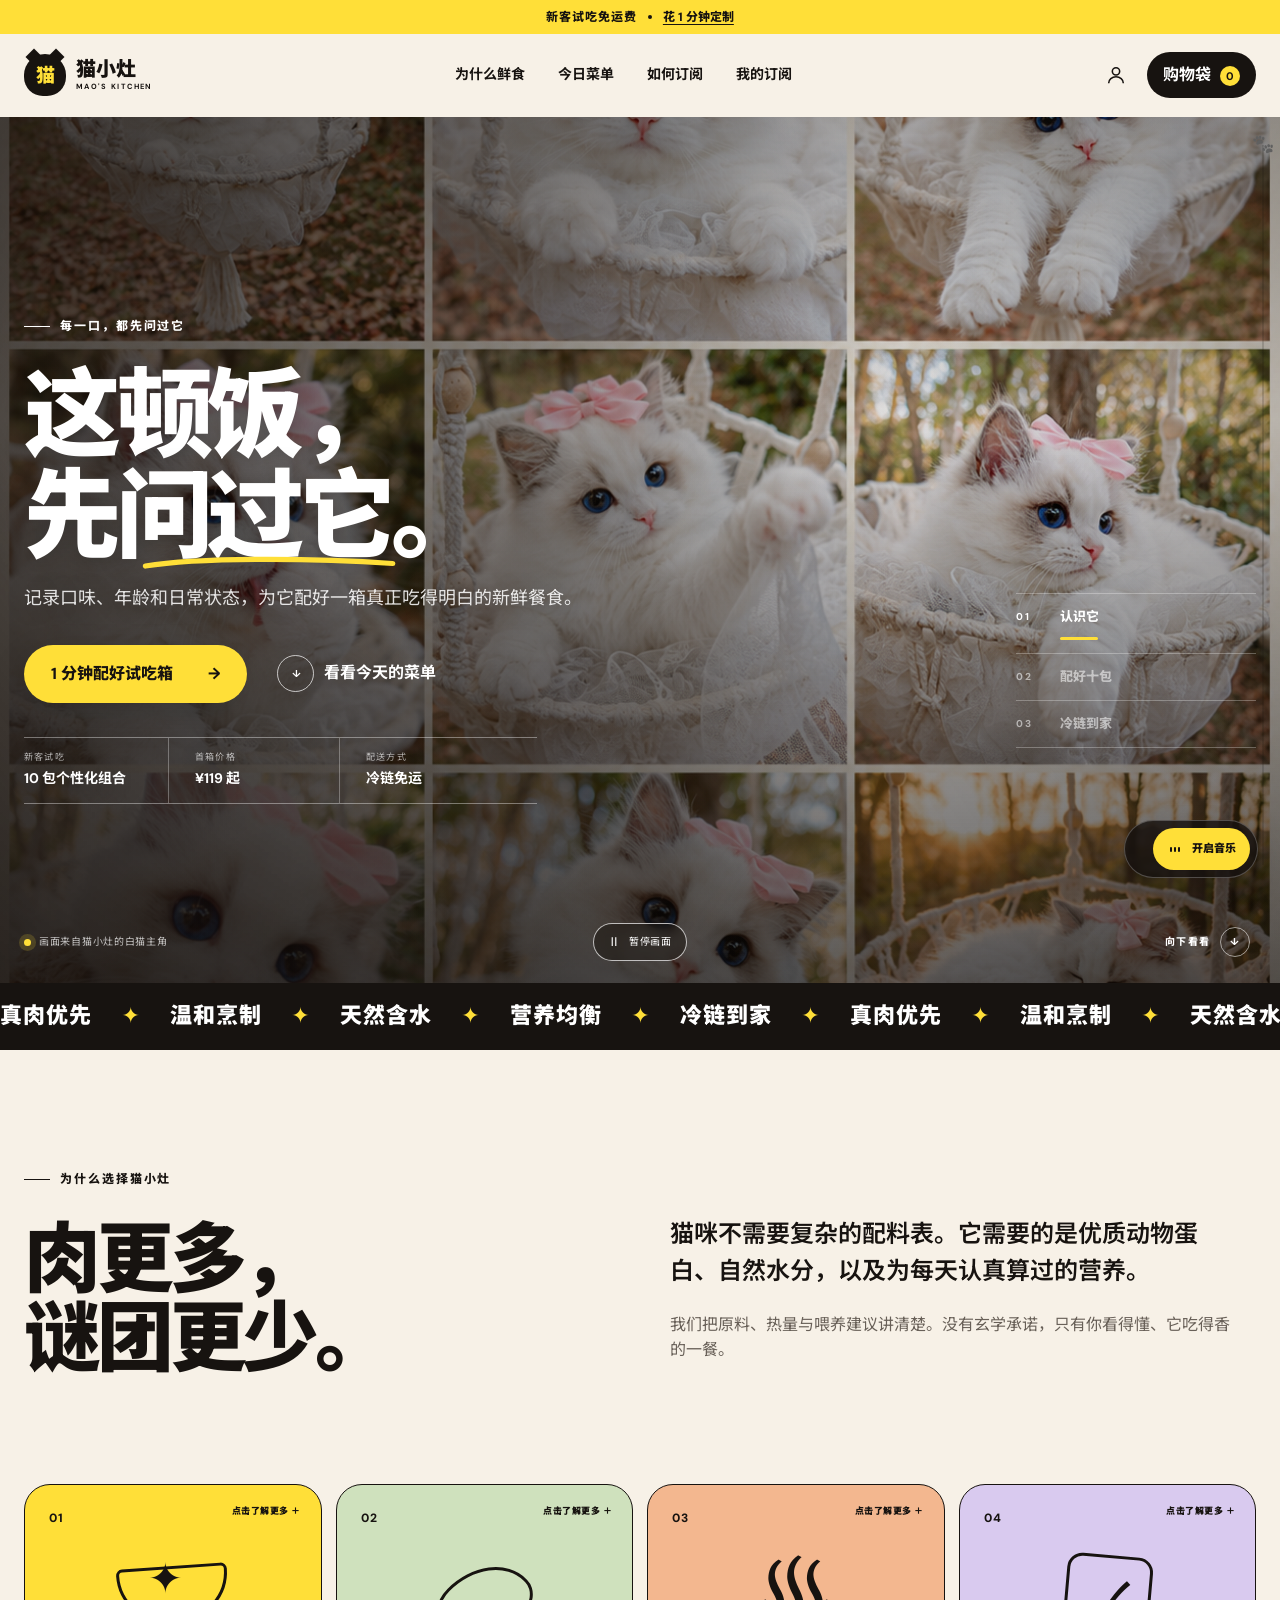
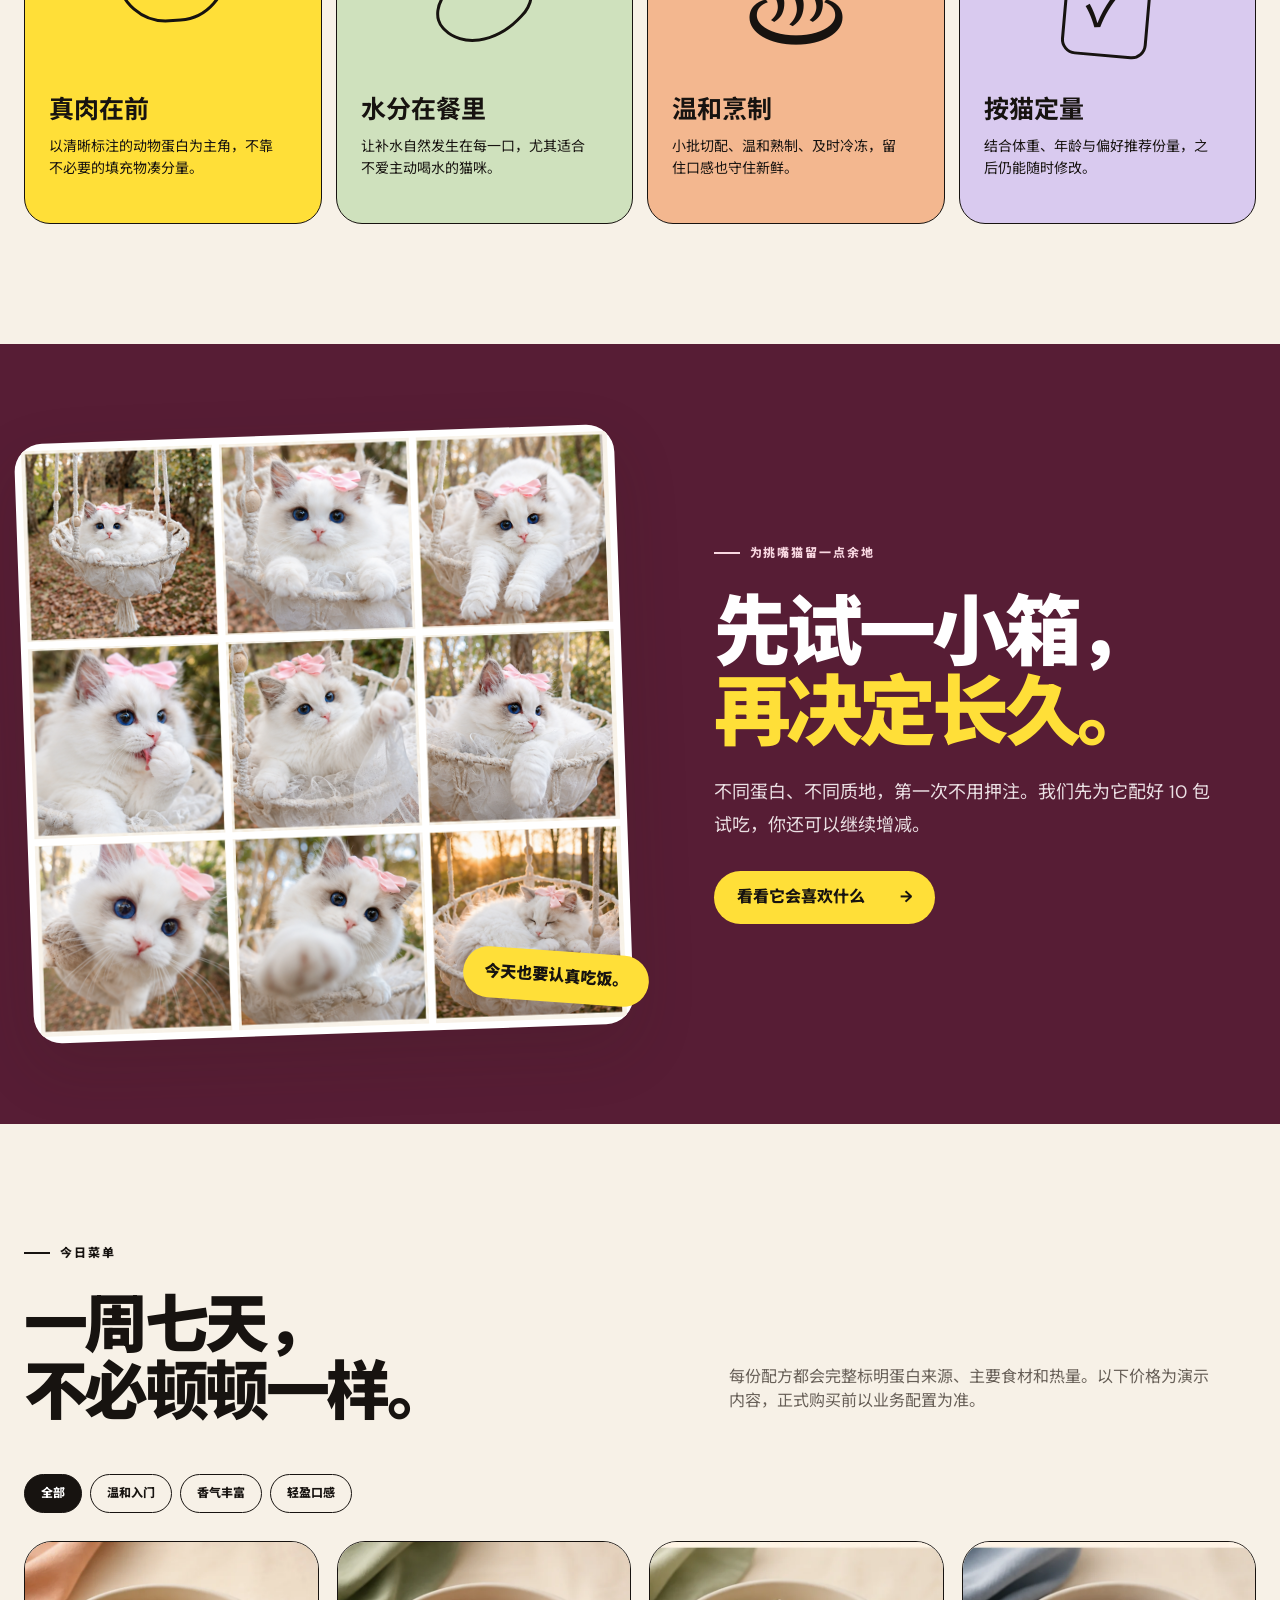
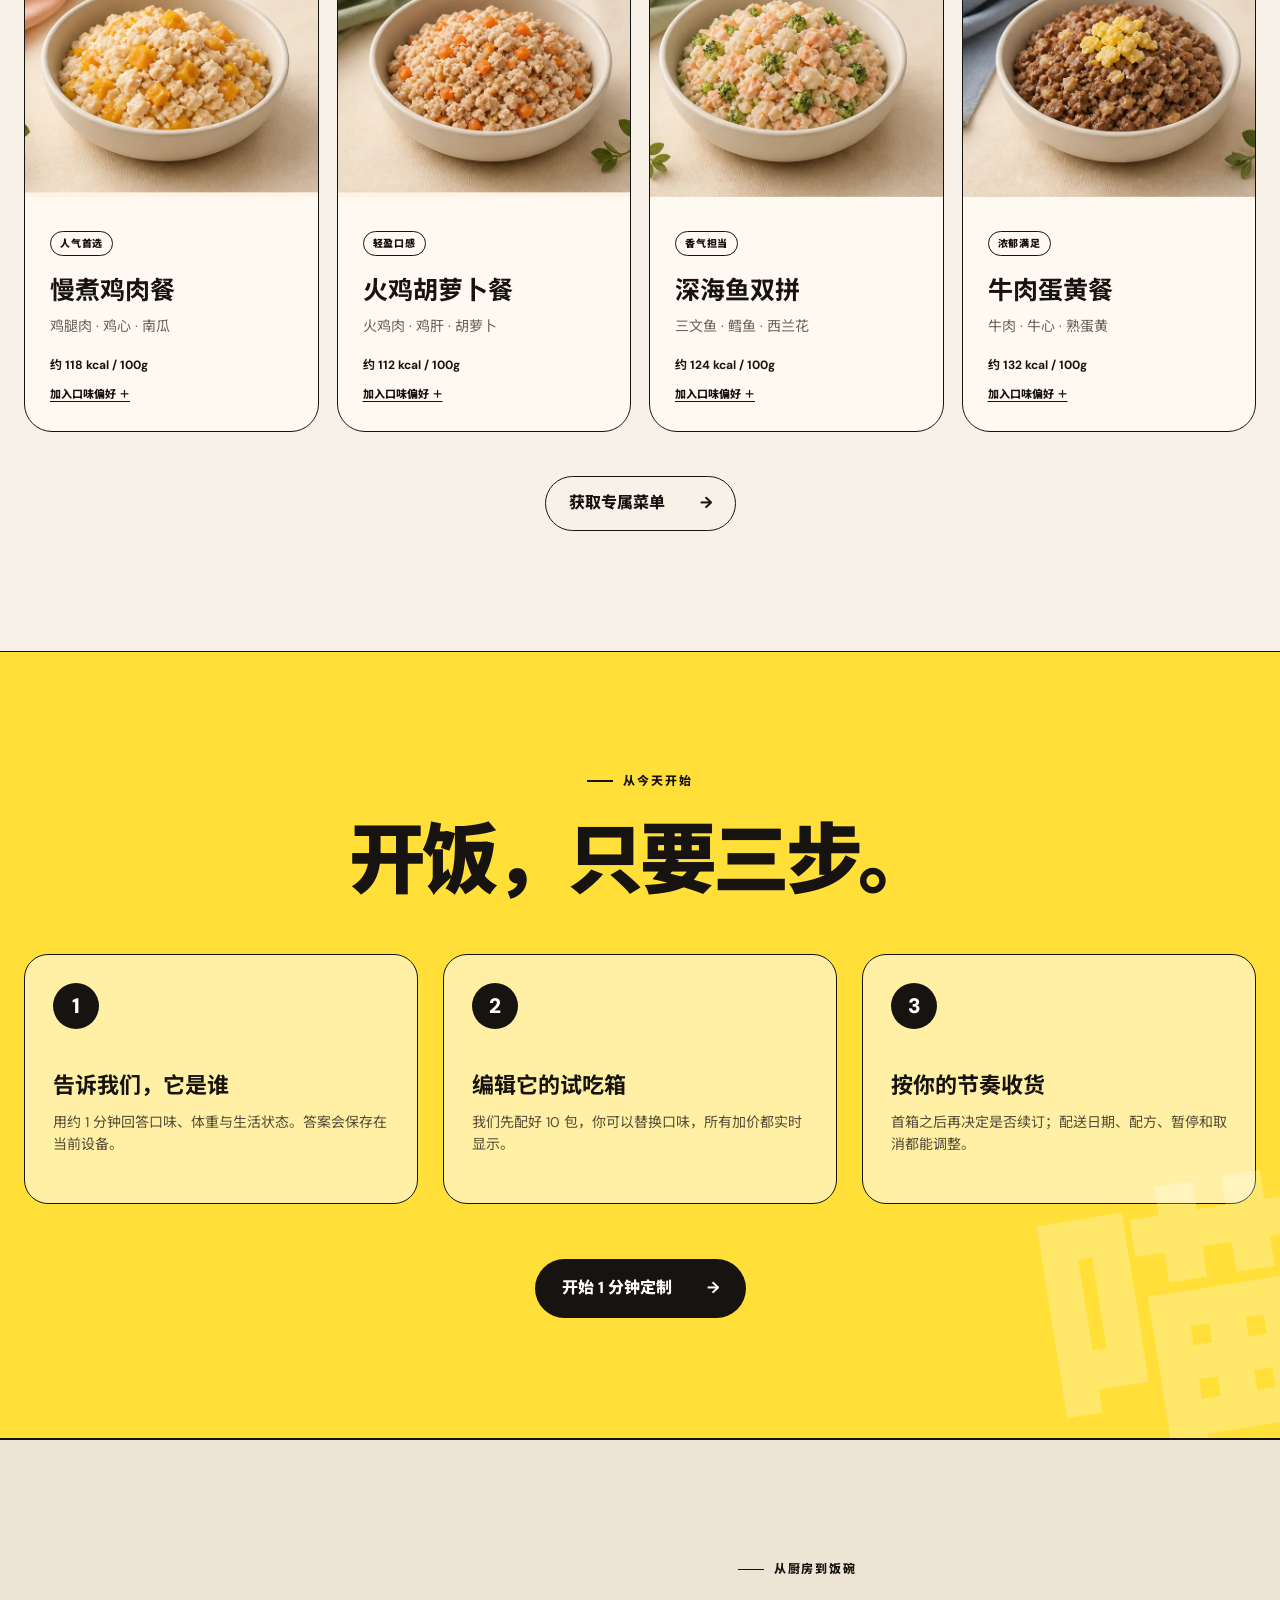
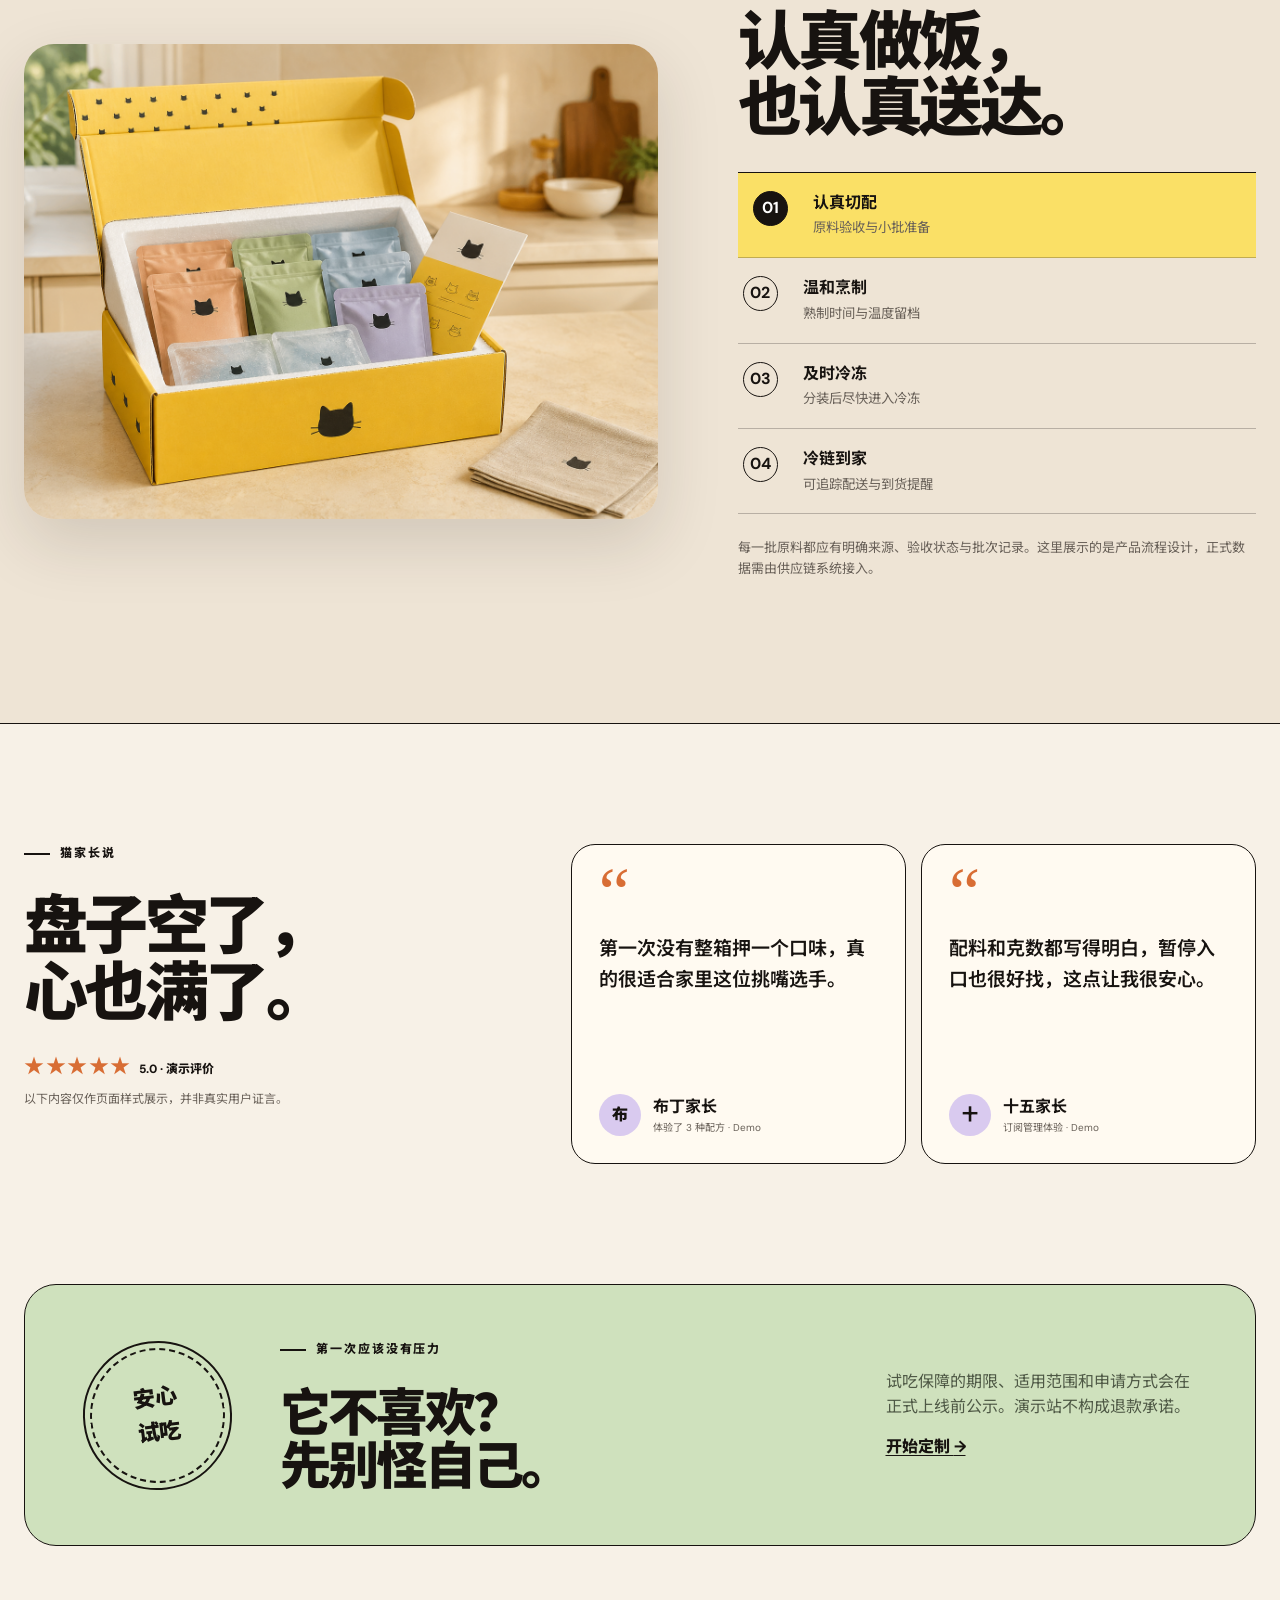
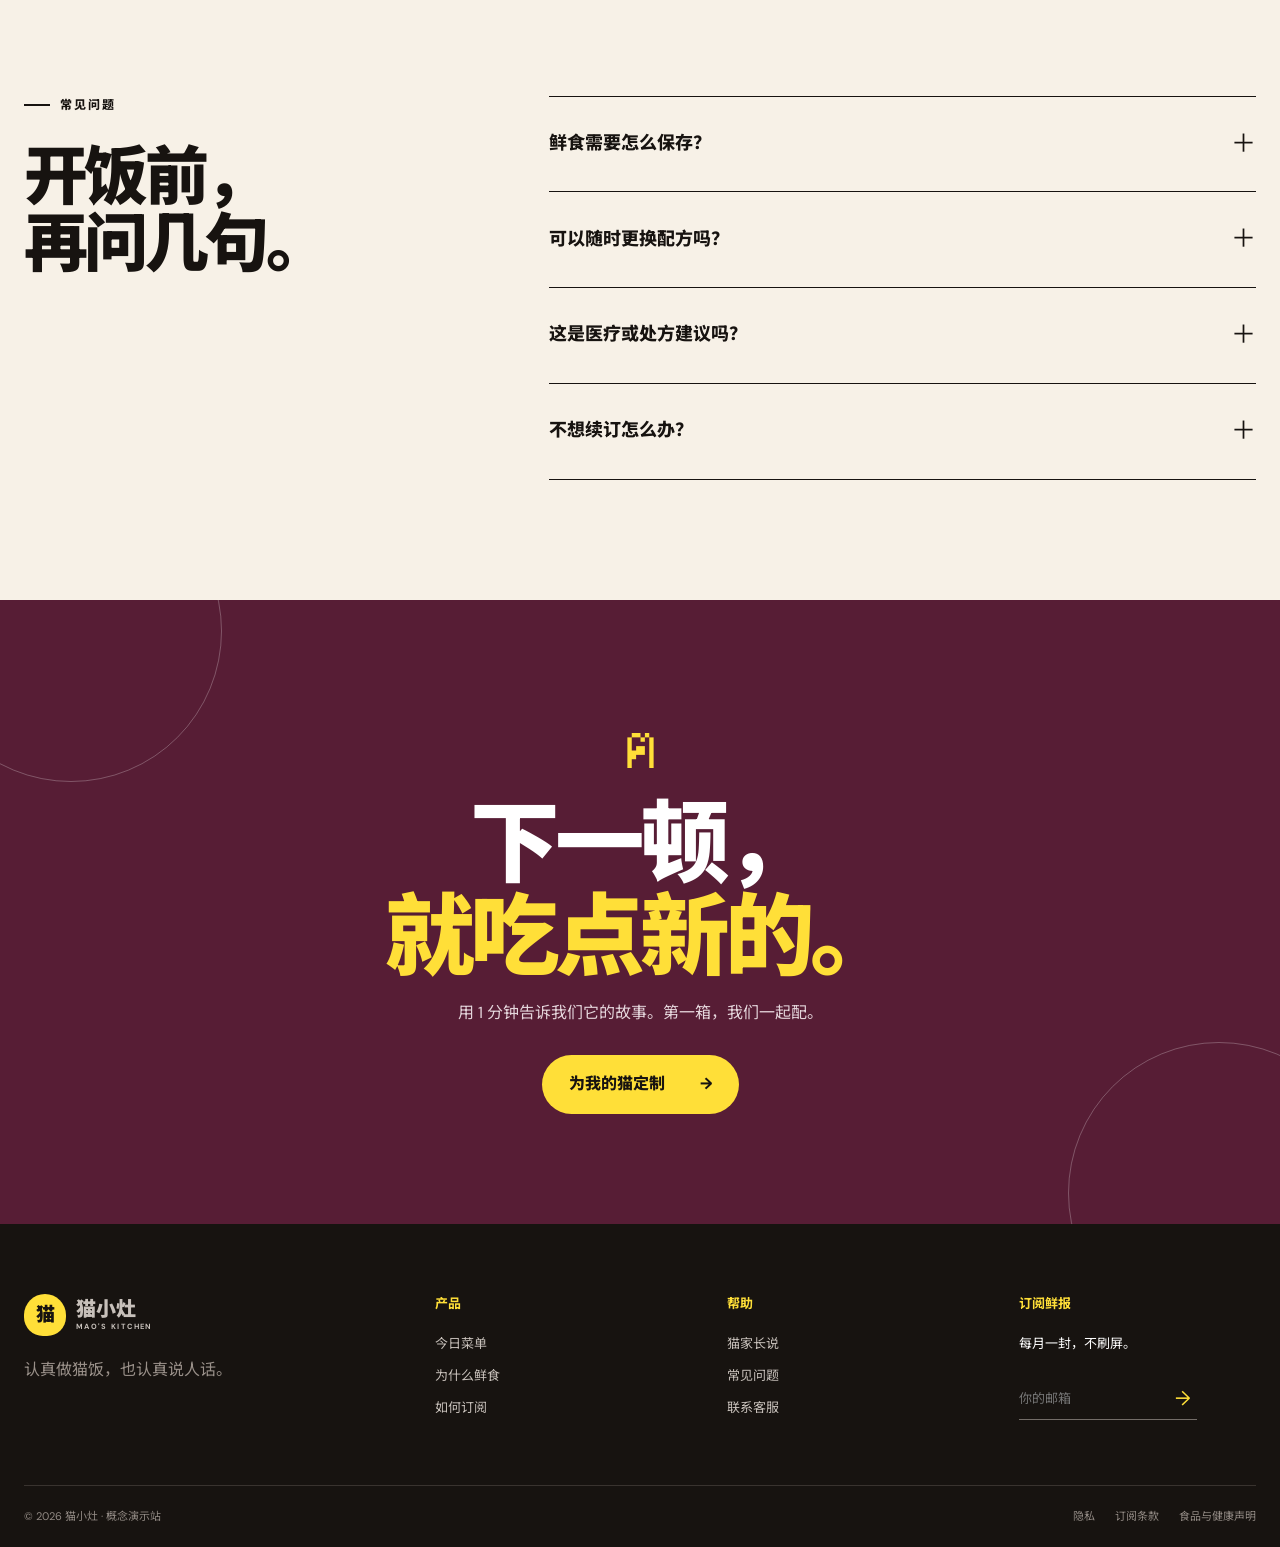
==== commit d58a7a76: "Fix modal cursor and improve page performance" ====
--- a/account/index.html
+++ b/account/index.html
@@ -13,7 +13,7 @@
   <meta name="theme-color" content="#f7f1e7">
   <title>猫小灶｜猫咪鲜食订阅</title>
   <link rel="icon" href="/favicon.svg" type="image/svg+xml">
-  <link rel="stylesheet" href="/styles.css?v=11">
+  <link rel="stylesheet" href="/styles.css?v=13">
 </head>
 <body>
   <a class="skip-link" href="#main">跳到主要内容</a>
@@ -318,8 +318,7 @@
   <audio id="backgroundMusic" loop preload="none">
     <source src="/assets/fluffy-cute-piano.mp3" type="audio/mpeg">
   </audio>
-
   <div class="toast" id="toast" role="status" aria-live="polite"></div>
-  <script src="/app.js?v=8" type="module"></script>
+  <script src="/app.js?v=10" type="module"></script>
 </body>
 </html>
--- a/styles.css
+++ b/styles.css
@@ -259,3 +259,34 @@
 @keyframes music-wave{from{transform:scaleY(.45)}to{transform:scaleY(1)}}
 @media(max-width:767px){.music-player{right:14px;bottom:14px;padding:5px}.music-player .music-meta,.music-player.is-playing .music-meta{display:none}.music-control{width:46px;height:46px;min-height:46px;padding:0;justify-content:center}.music-label{position:absolute;width:1px;height:1px;overflow:hidden;clip:rect(0 0 0 0)}}
 @media(prefers-reduced-motion:reduce){.music-player,.music-meta{transition:none}.music-player.is-playing .music-equalizer i{animation:none}}
+
+/* V4.3 lightweight cat-paw interaction language */
+@media(pointer:fine) and (hover:hover){
+  html,body,dialog{cursor:url("data:image/svg+xml,%3Csvg xmlns=%22http://www.w3.org/2000/svg%22 width=%2232%22 height=%2232%22 viewBox=%220 0 32 32%22%3E%3Cg fill=%22%23f2b58e%22 stroke=%22%23171310%22 stroke-width=%221.5%22%3E%3Cellipse cx=%2215.5%22 cy=%2220.5%22 rx=%227%22 ry=%226%22/%3E%3Ccircle cx=%226.5%22 cy=%2211%22 r=%223.2%22/%3E%3Ccircle cx=%2213%22 cy=%226.5%22 r=%223.2%22/%3E%3Ccircle cx=%2220.5%22 cy=%227.5%22 r=%223.2%22/%3E%3Ccircle cx=%2226%22 cy=%2213%22 r=%223.2%22/%3E%3C/g%3E%3C/svg%3E") 7 6,auto}
+  a,button,[role="button"],summary,[role="tab"],.recipe-photo,.catalog-image{cursor:url("data:image/svg+xml,%3Csvg xmlns=%22http://www.w3.org/2000/svg%22 width=%2232%22 height=%2232%22 viewBox=%220 0 32 32%22%3E%3Cg fill=%22%23ffdf38%22 stroke=%22%23171310%22 stroke-width=%221.5%22%3E%3Cellipse cx=%2215.5%22 cy=%2220.5%22 rx=%227%22 ry=%226%22/%3E%3Ccircle cx=%226.5%22 cy=%2211%22 r=%223.2%22/%3E%3Ccircle cx=%2213%22 cy=%226.5%22 r=%223.2%22/%3E%3Ccircle cx=%2220.5%22 cy=%227.5%22 r=%223.2%22/%3E%3Ccircle cx=%2226%22 cy=%2213%22 r=%223.2%22/%3E%3C/g%3E%3C/svg%3E") 7 6,pointer!important}
+  input,textarea,select,[contenteditable="true"]{cursor:text!important}
+}
+
+.paw-click-feedback{position:fixed;width:1px;height:1px;z-index:9998;pointer-events:none;color:var(--orange);contain:strict}
+.paw-ripple{position:absolute;left:0;top:0;width:18px;height:18px;border:2px solid rgba(255,223,56,.9);border-radius:50%;transform:translate(-50%,-50%);animation:paw-ripple .58s ease-out both}
+.paw-stamp{position:absolute;left:0;top:0;width:18px;height:18px;color:var(--orange);opacity:0;transform:translate(var(--paw-x),var(--paw-y)) rotate(var(--paw-rotation)) scale(.35);animation:paw-hop .62s cubic-bezier(.16,.84,.26,1.18) var(--paw-delay) both}
+.paw-stamp::before{content:"";position:absolute;left:5px;top:8px;width:9px;height:8px;border-radius:58% 58% 47% 47%;background:currentColor}
+.paw-stamp::after{content:"";position:absolute;left:1px;top:4px;width:4px;height:5px;border-radius:55%;background:currentColor;box-shadow:5px -3px 0 currentColor,10px -2px 0 currentColor,14px 2px 0 currentColor}
+@keyframes paw-ripple{from{opacity:1;transform:translate(-50%,-50%) scale(.3)}to{opacity:0;transform:translate(-50%,-50%) scale(2.8)}}
+@keyframes paw-hop{0%{opacity:0;transform:translate(0,0) rotate(var(--paw-rotation)) scale(.2)}35%{opacity:1}70%{opacity:.9;transform:translate(var(--paw-x),var(--paw-y)) rotate(var(--paw-rotation)) scale(1)}100%{opacity:0;transform:translate(var(--paw-x),calc(var(--paw-y) - 7px)) rotate(var(--paw-rotation)) scale(.72)}}
+
+.is-pressed{transform:translateY(2px) scale(.975)!important;box-shadow:0 3px 0 rgba(23,19,16,.85)!important;transition:transform .08s ease,box-shadow .08s ease!important}
+.choice,.palette-item,.delivery-options button,.slot-options button,.payment-options button,.segmented button{position:relative}
+.choice.selected::before,.palette-item.active::before,.delivery-options button.selected::before,.slot-options button.selected::before,.payment-options button.selected::before,.segmented button.active::before{content:"";position:absolute;right:-8px;top:-10px;width:23px;height:23px;border:1px solid var(--ink);border-radius:50%;background:radial-gradient(ellipse at 50% 68%,var(--wine) 0 23%,transparent 25%),radial-gradient(circle at 24% 38%,var(--wine) 0 10%,transparent 12%),radial-gradient(circle at 43% 24%,var(--wine) 0 10%,transparent 12%),radial-gradient(circle at 64% 26%,var(--wine) 0 10%,transparent 12%),radial-gradient(circle at 79% 43%,var(--wine) 0 10%,transparent 12%),var(--paper);box-shadow:2px 2px 0 var(--ink);animation:paw-stamp-in .28s cubic-bezier(.2,.9,.3,1.35) both}
+.benefit-card.expanded::before{content:"";position:absolute;left:20px;top:18px;z-index:3;width:29px;height:29px;border:1px solid #fff;border-radius:50%;background:radial-gradient(ellipse at 50% 68%,var(--yellow) 0 23%,transparent 25%),radial-gradient(circle at 24% 38%,var(--yellow) 0 10%,transparent 12%),radial-gradient(circle at 43% 24%,var(--yellow) 0 10%,transparent 12%),radial-gradient(circle at 64% 26%,var(--yellow) 0 10%,transparent 12%),radial-gradient(circle at 79% 43%,var(--yellow) 0 10%,transparent 12%),var(--wine);animation:paw-stamp-in .28s cubic-bezier(.2,.9,.3,1.35) both}
+@keyframes paw-stamp-in{from{opacity:0;transform:scale(1.8) rotate(-18deg)}to{opacity:1;transform:scale(1) rotate(8deg)}}
+.brand:hover .brand-mark::before{animation:cat-ear-left .36s ease}.brand:hover .brand-mark::after{animation:cat-ear-right .36s ease}
+@keyframes cat-ear-left{50%{transform:rotate(32deg) translate(-1px,-2px)}}@keyframes cat-ear-right{50%{transform:rotate(58deg) translate(1px,-2px)}}
+
+/* Fixed translucent layers and multi-thumbnail filters are expensive while scrolling. */
+.site-header,.site-header.scrolled,.music-player,dialog::backdrop{backdrop-filter:none!important;-webkit-backdrop-filter:none!important}
+.cat-mosaic button{transition:transform .28s ease,opacity .28s ease}
+.cat-mosaic:hover button:not(:hover){filter:none;opacity:.72}
+
+@media(max-width:767px){.is-pressed{transform:scale(.97)!important}.paw-stamp{color:var(--wine)}}
+@media(prefers-reduced-motion:reduce){.paw-click-feedback{display:none!important}.is-pressed{transform:none!important}.choice.selected::before,.palette-item.active::before,.delivery-options button.selected::before,.slot-options button.selected::before,.payment-options button.selected::before,.segmented button.active::before,.benefit-card.expanded::before{animation:none}.brand:hover .brand-mark::before,.brand:hover .brand-mark::after{animation:none}}
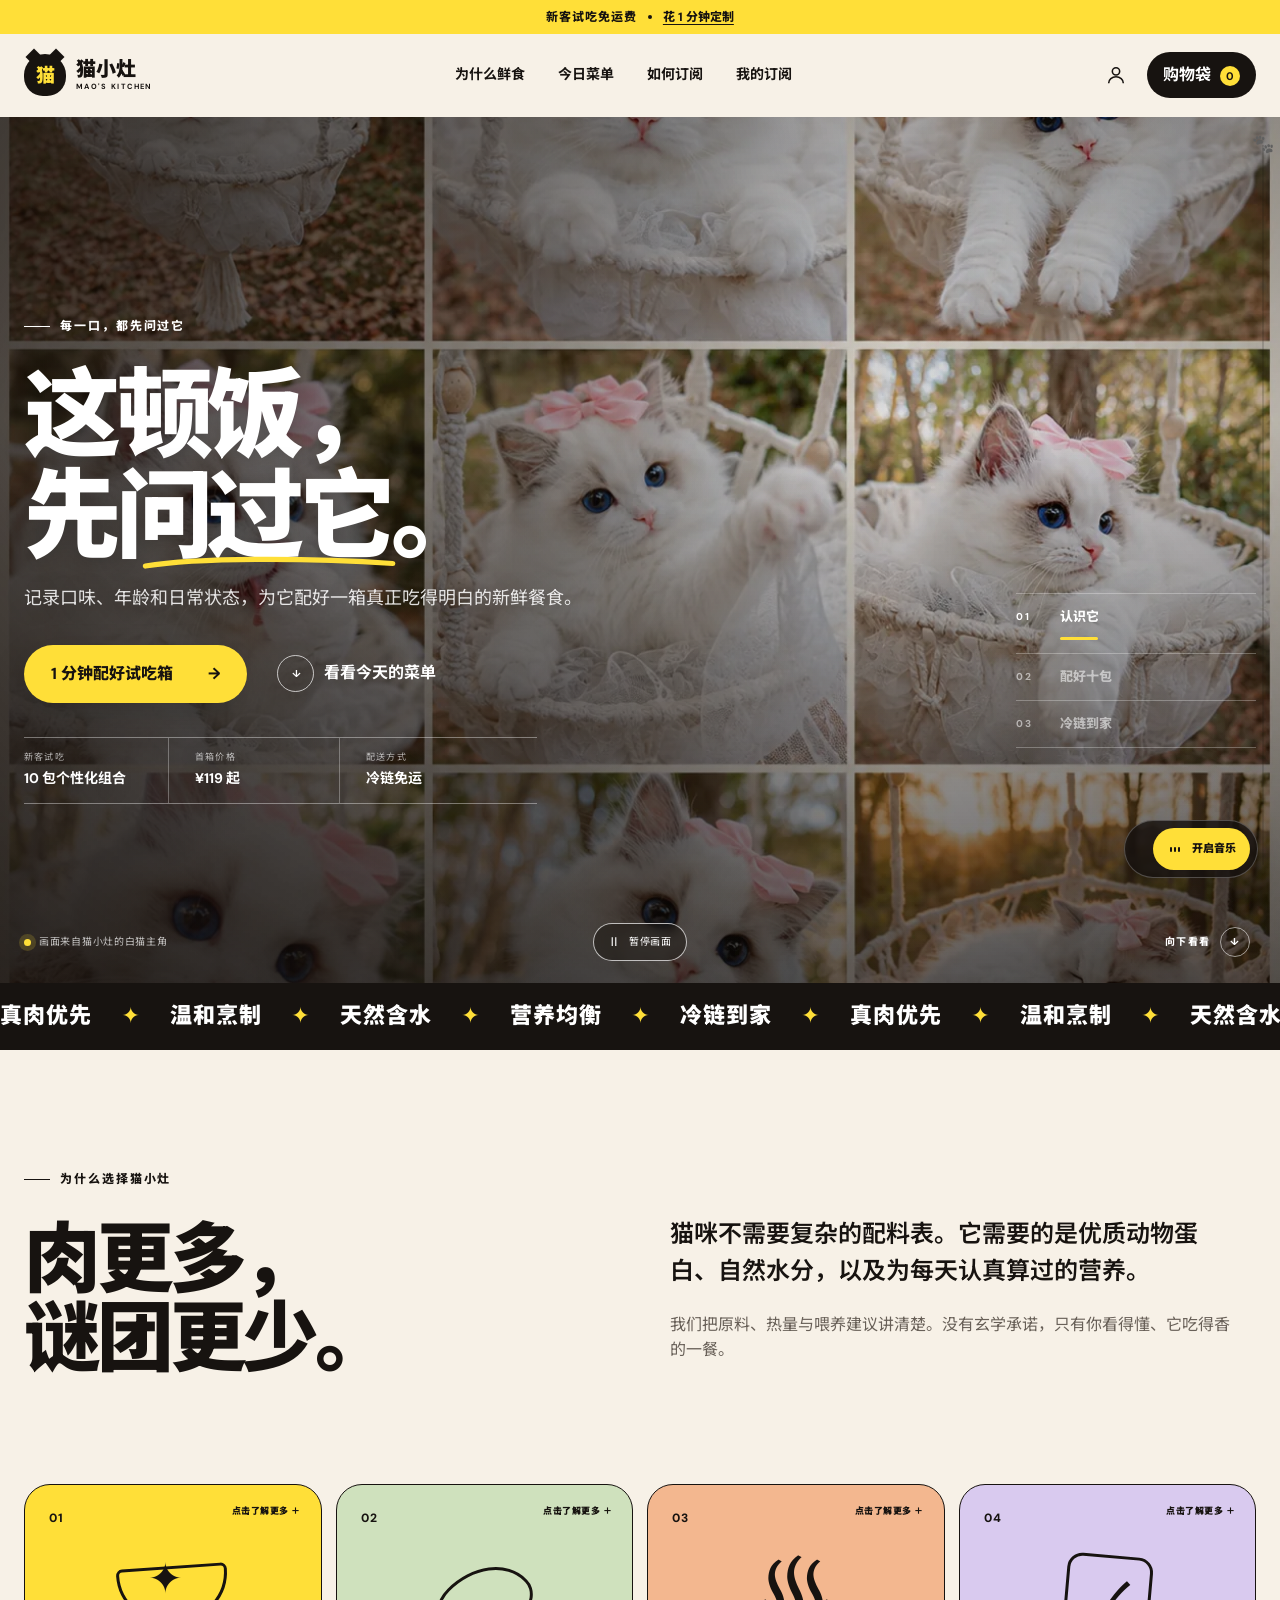
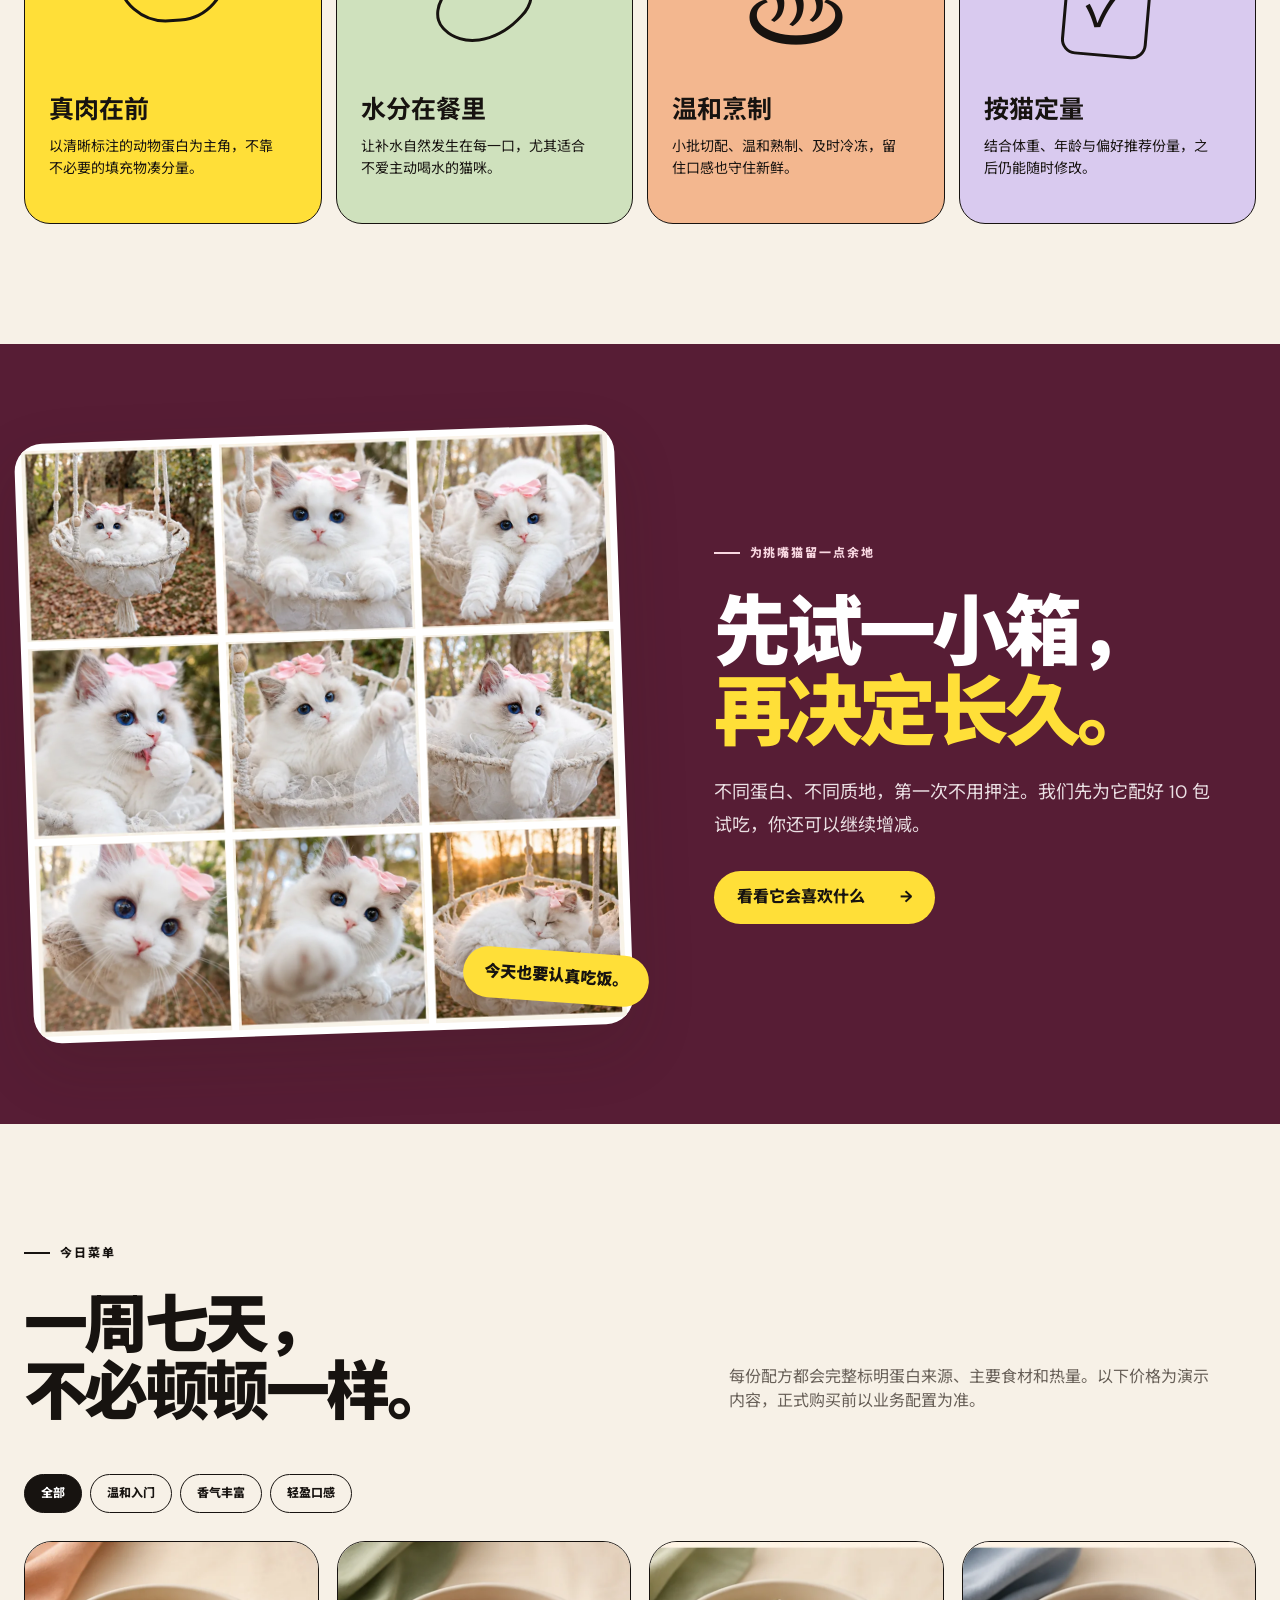
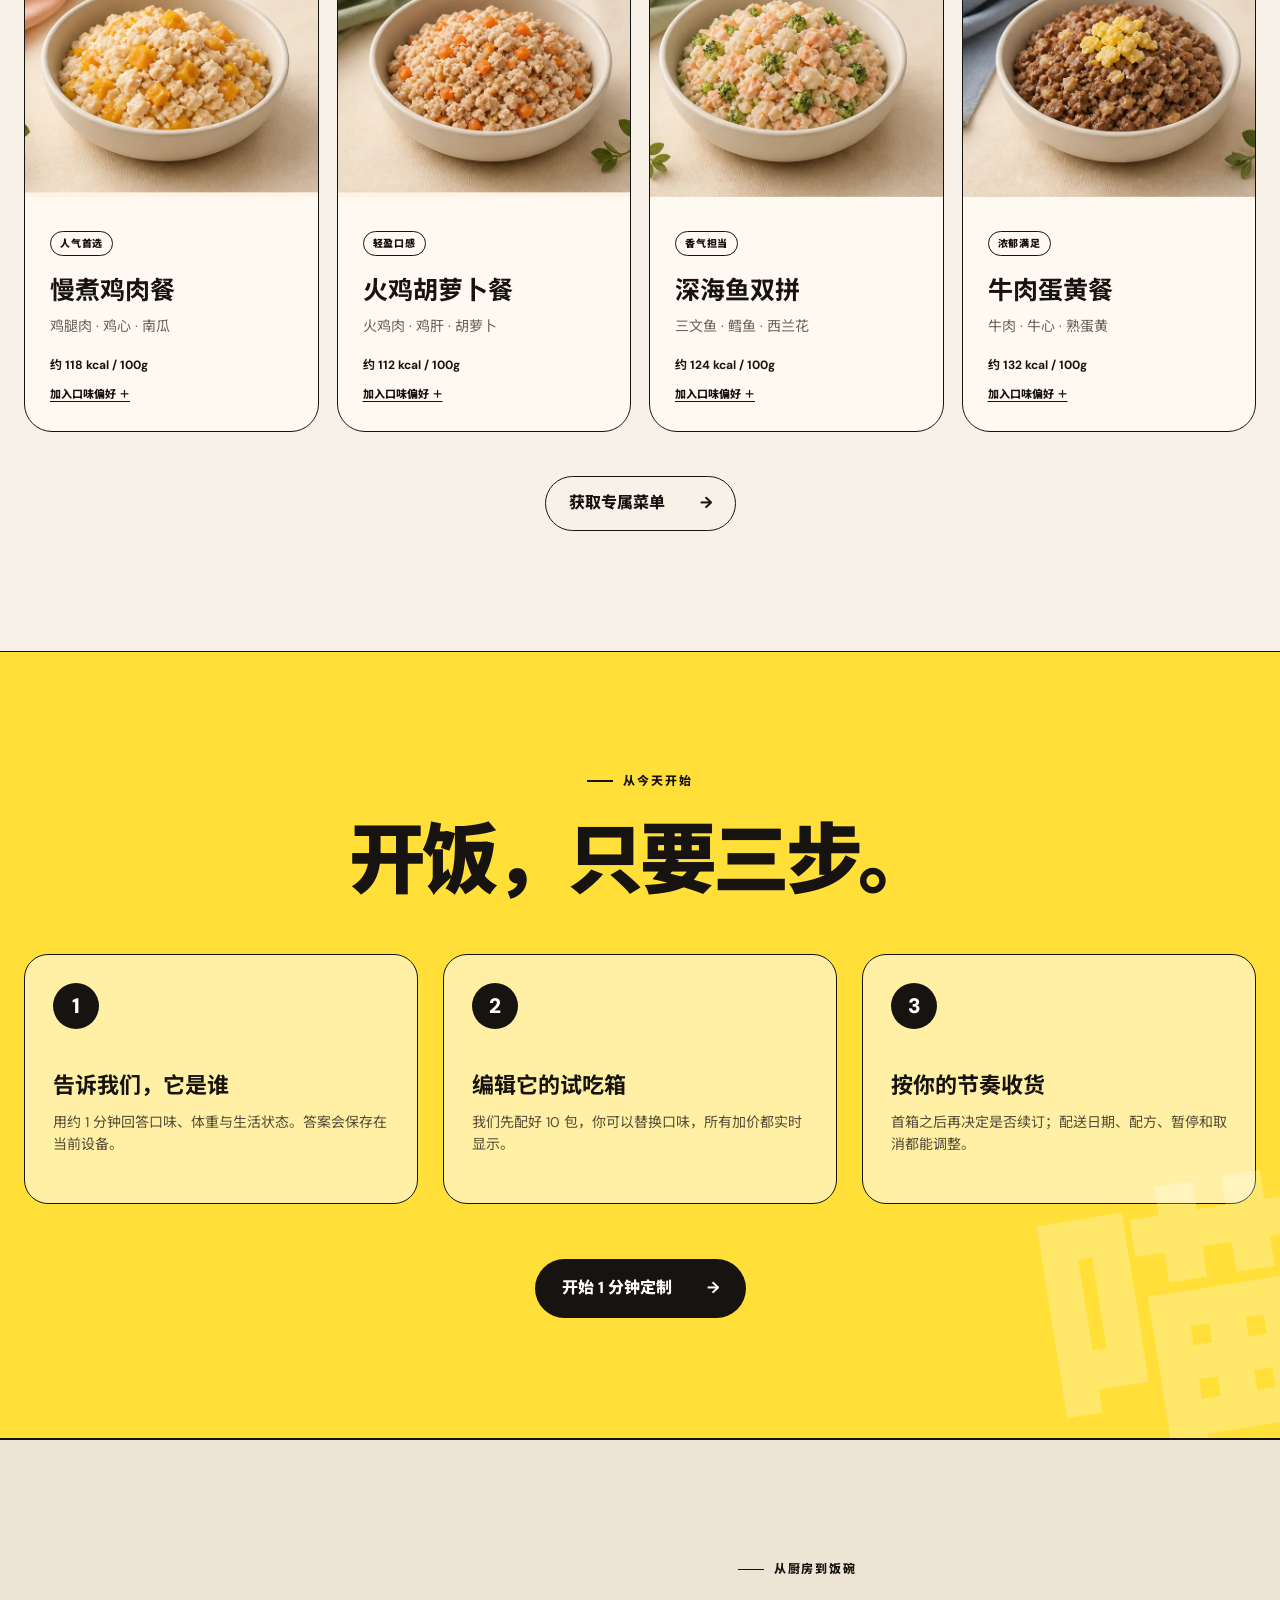
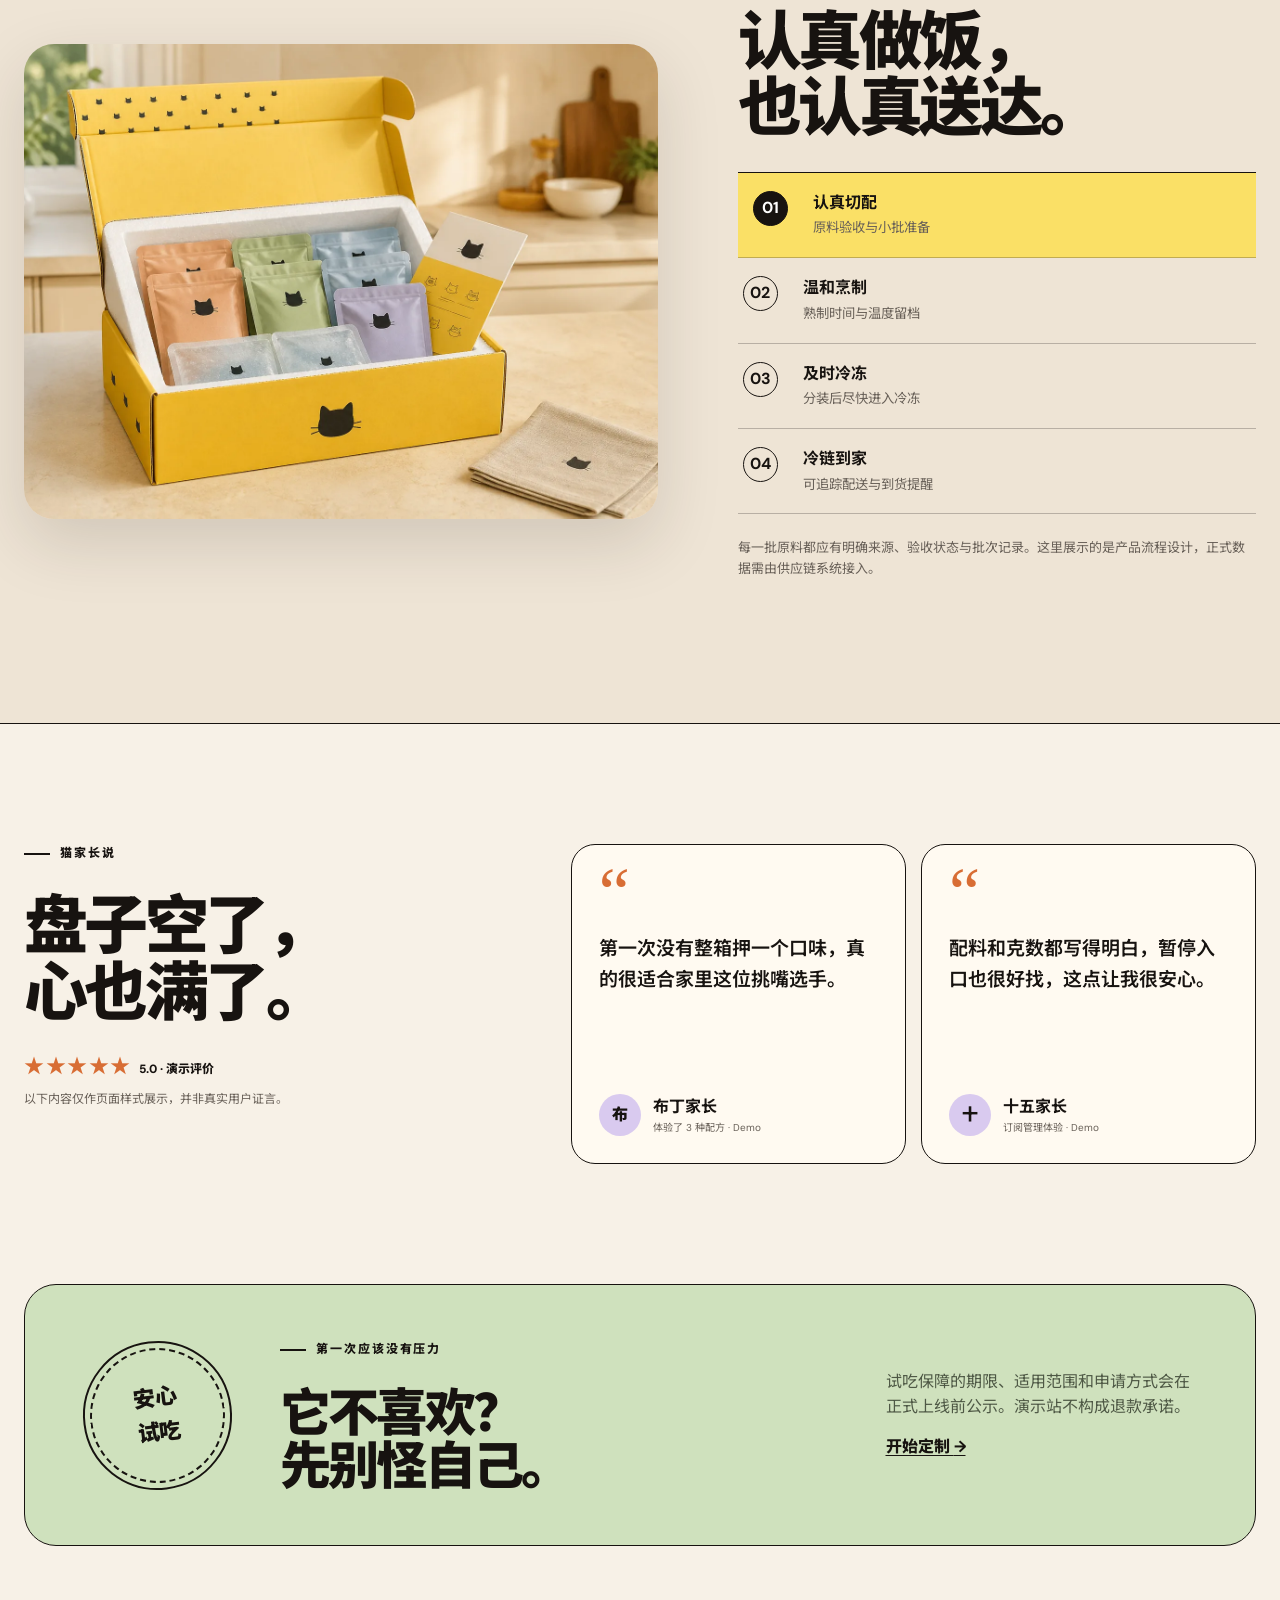
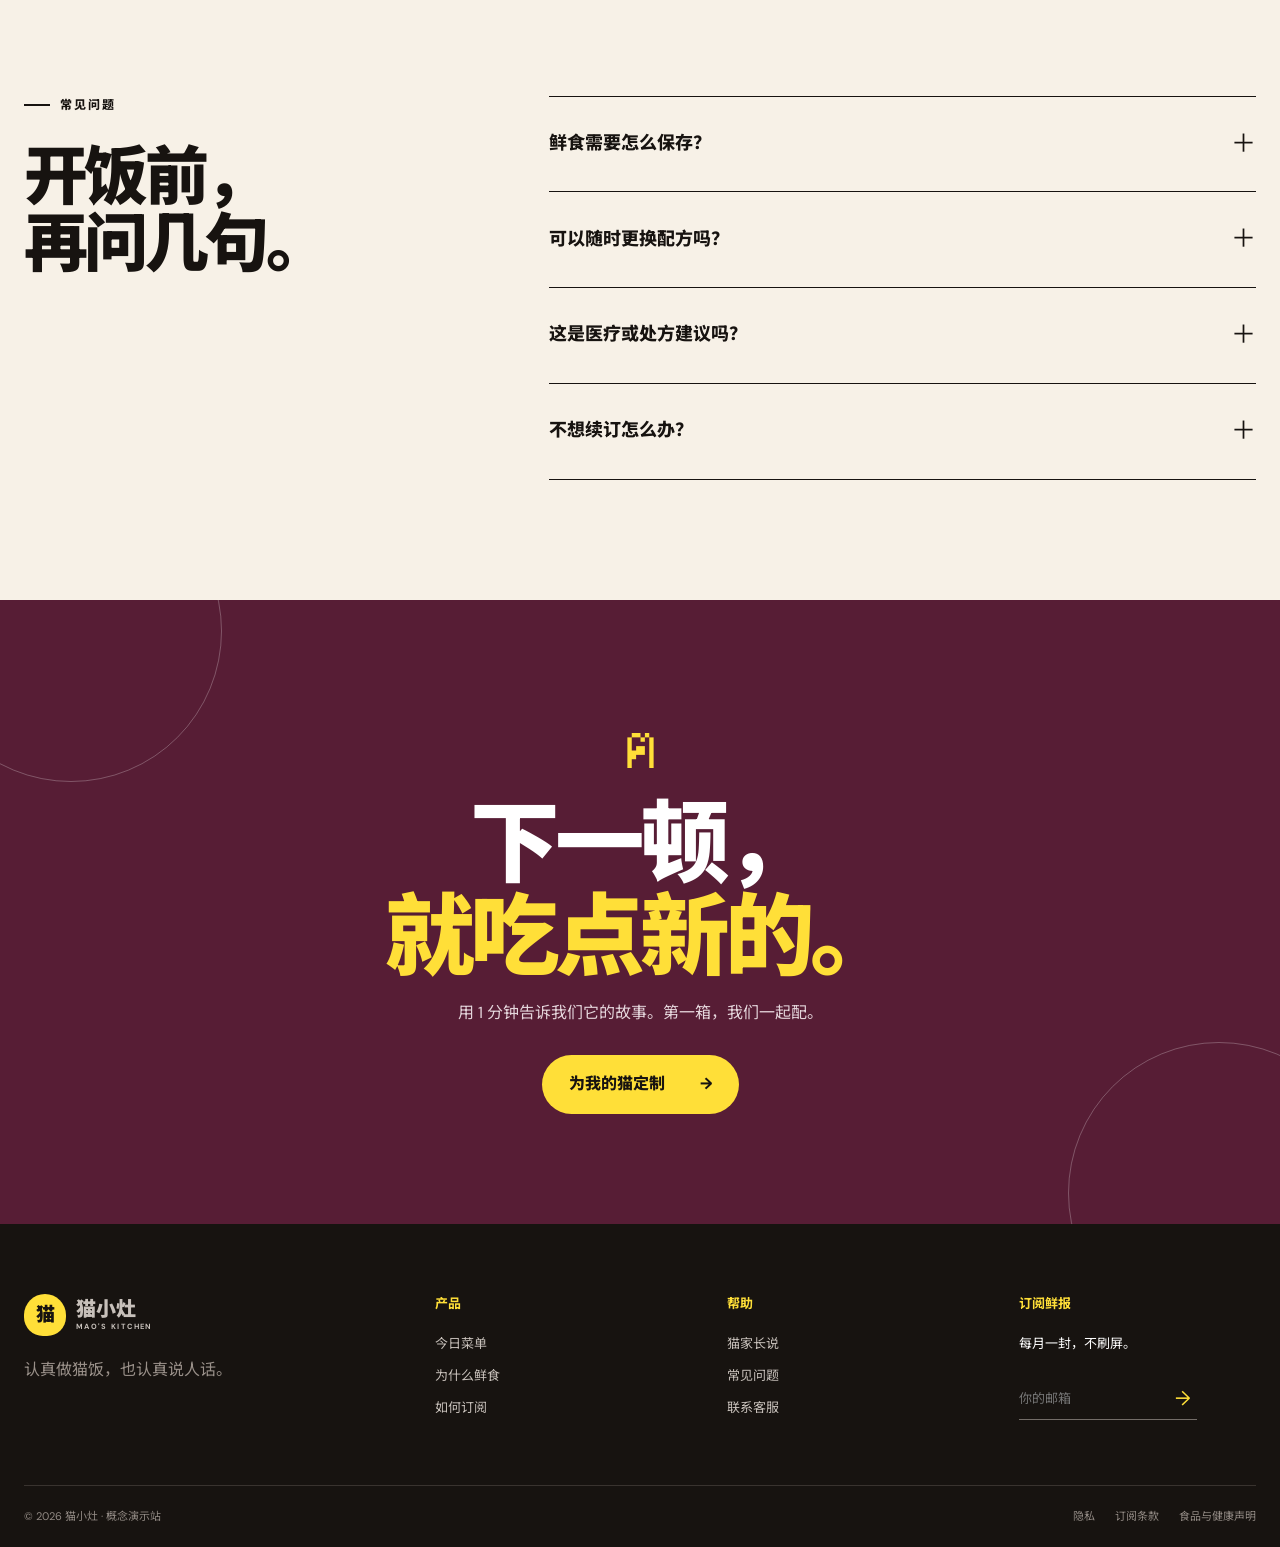
==== commit ba82b1e7: "Optimize media and fix navigation edge cases" ====
--- a/account/index.html
+++ b/account/index.html
@@ -13,7 +13,7 @@
   <meta name="theme-color" content="#f7f1e7">
   <title>猫小灶｜猫咪鲜食订阅</title>
   <link rel="icon" href="/favicon.svg" type="image/svg+xml">
-  <link rel="stylesheet" href="/styles.css?v=13">
+  <link rel="stylesheet" href="/styles.css?v=14">
 </head>
 <body>
   <a class="skip-link" href="#main">跳到主要内容</a>
@@ -59,8 +59,8 @@
   <main id="main">
     <section class="hero hero-cinematic" aria-labelledby="heroTitle">
       <div class="hero-media" aria-hidden="true">
-        <video id="heroVideo" autoplay muted loop playsinline poster="/assets/cat-grid.png">
-          <source src="/assets/cat-story-clean.mp4" type="video/mp4">
+        <video id="heroVideo" autoplay muted loop playsinline poster="/assets/cat-grid.webp">
+          <source src="/assets/cat-story-web.mp4" type="video/mp4">
         </video>
       </div>
       <div class="hero-shade" aria-hidden="true"></div>
@@ -183,19 +183,19 @@
       </div>
       <div class="recipe-grid">
         <article class="recipe-card recipe-chicken" data-tags="gentle lean" data-reveal>
-          <button class="recipe-photo" data-recipe="chicken" aria-label="查看慢煮鸡肉餐详情"><img src="/assets/recipe-chicken-v2.webp" alt="慢煮鸡肉与南瓜鲜食"><span>查看配料 →</span></button>
+          <button class="recipe-photo" data-recipe="chicken" aria-label="查看慢煮鸡肉餐详情"><img src="/assets/recipe-chicken-v2.webp" alt="慢煮鸡肉与南瓜鲜食" loading="lazy" decoding="async"><span>查看配料 →</span></button>
           <div class="recipe-info"><span class="pill">人气首选</span><h3>慢煮鸡肉餐</h3><p>鸡腿肉 · 鸡心 · 南瓜</p><strong>约 118 kcal / 100g</strong><button class="quick-add" data-prefer="chicken">加入口味偏好 ＋</button></div>
         </article>
         <article class="recipe-card recipe-turkey" data-tags="lean gentle" data-reveal>
-          <button class="recipe-photo" data-recipe="turkey" aria-label="查看火鸡胡萝卜餐详情"><img src="/assets/recipe-turkey-v2.webp" alt="火鸡肉与胡萝卜鲜食"><span>查看配料 →</span></button>
+          <button class="recipe-photo" data-recipe="turkey" aria-label="查看火鸡胡萝卜餐详情"><img src="/assets/recipe-turkey-v2.webp" alt="火鸡肉与胡萝卜鲜食" loading="lazy" decoding="async"><span>查看配料 →</span></button>
           <div class="recipe-info"><span class="pill">轻盈口感</span><h3>火鸡胡萝卜餐</h3><p>火鸡肉 · 鸡肝 · 胡萝卜</p><strong>约 112 kcal / 100g</strong><button class="quick-add" data-prefer="turkey">加入口味偏好 ＋</button></div>
         </article>
         <article class="recipe-card recipe-fish" data-tags="aroma" data-reveal>
-          <button class="recipe-photo" data-recipe="fish" aria-label="查看深海鱼双拼详情"><img src="/assets/recipe-fish-v2.webp" alt="三文鱼、鳕鱼与西兰花鲜食"><span>查看配料 →</span></button>
+          <button class="recipe-photo" data-recipe="fish" aria-label="查看深海鱼双拼详情"><img src="/assets/recipe-fish-v2.webp" alt="三文鱼、鳕鱼与西兰花鲜食" loading="lazy" decoding="async"><span>查看配料 →</span></button>
           <div class="recipe-info"><span class="pill">香气担当</span><h3>深海鱼双拼</h3><p>三文鱼 · 鳕鱼 · 西兰花</p><strong>约 124 kcal / 100g</strong><button class="quick-add" data-prefer="fish">加入口味偏好 ＋</button></div>
         </article>
         <article class="recipe-card recipe-beef" data-tags="aroma" data-reveal>
-          <button class="recipe-photo" data-recipe="beef" aria-label="查看牛肉蛋黄餐详情"><img src="/assets/recipe-beef-v2.webp" alt="牛肉与蛋黄鲜食"><span>查看配料 →</span></button>
+          <button class="recipe-photo" data-recipe="beef" aria-label="查看牛肉蛋黄餐详情"><img src="/assets/recipe-beef-v2.webp" alt="牛肉与蛋黄鲜食" loading="lazy" decoding="async"><span>查看配料 →</span></button>
           <div class="recipe-info"><span class="pill">浓郁满足</span><h3>牛肉蛋黄餐</h3><p>牛肉 · 牛心 · 熟蛋黄</p><strong>约 132 kcal / 100g</strong><button class="quick-add" data-prefer="beef">加入口味偏好 ＋</button></div>
         </article>
       </div>
@@ -219,7 +219,7 @@
 
     <section class="section process-section" id="process">
       <div class="shell process-layout">
-        <div class="process-visual" data-reveal><img src="/assets/delivery-box-v2.png" alt="黄色冷链箱中整齐放置着多种颜色的猫咪鲜食餐包"></div>
+        <div class="process-visual" data-reveal><img src="/assets/delivery-box-v2.webp" alt="黄色冷链箱中整齐放置着多种颜色的猫咪鲜食餐包" loading="lazy" decoding="async"></div>
         <div class="process-copy">
           <p class="eyebrow"><span></span> 从厨房到饭碗</p><h2>认真做饭，<br>也认真送达。</h2>
           <div class="process-tabs" role="tablist" aria-label="鲜食制作与配送过程">
@@ -276,7 +276,7 @@
     <div class="shell footer-top">
       <div class="footer-brand"><a class="brand brand-light" href="/"><span class="brand-mark">猫</span><span>猫小灶<small>MAO'S KITCHEN</small></span></a><p>认真做猫饭，也认真说人话。</p></div>
       <div><strong>产品</strong><a href="/recipes">今日菜单</a><a href="/why-us">为什么鲜食</a><a href="/#how">如何订阅</a></div>
-      <div><strong>帮助</strong><a href="#stories">猫家长说</a><a href="/faq">常见问题</a><a href="mailto:hello@example.com">联系客服</a></div>
+      <div><strong>帮助</strong><a href="/#stories">猫家长说</a><a href="/faq">常见问题</a><a href="mailto:hello@example.com">联系客服</a></div>
       <div><strong>订阅鲜报</strong><p>每月一封，不刷屏。</p><form id="newsletterForm"><label class="sr-only" for="newsletterEmail">邮箱</label><div class="email-row"><input id="newsletterEmail" type="email" placeholder="你的邮箱" required><button aria-label="订阅">→</button></div></form></div>
     </div>
     <div class="shell footer-bottom"><span>© 2026 猫小灶 · 概念演示站</span><span><a href="/policies/privacy">隐私</a><a href="/policies/subscription">订阅条款</a><a href="/policies/health">食品与健康声明</a></span></div>
@@ -319,6 +319,6 @@
     <source src="/assets/fluffy-cute-piano.mp3" type="audio/mpeg">
   </audio>
   <div class="toast" id="toast" role="status" aria-live="polite"></div>
-  <script src="/app.js?v=10" type="module"></script>
+  <script src="/app.js?v=11" type="module"></script>
 </body>
 </html>
--- a/styles.css
+++ b/styles.css
@@ -141,11 +141,11 @@
 .scroll-cue{position:absolute;left:50%;bottom:27px;transform:translateX(-50%);border:0;background:transparent;font-size:10px;font-weight:800;letter-spacing:.12em;text-transform:uppercase;display:flex;align-items:center;gap:10px;cursor:pointer}.scroll-cue i{font-style:normal;width:30px;height:30px;border:1px solid var(--ink);border-radius:50%;display:grid;place-items:center;animation:cue 1.8s ease-in-out infinite}@keyframes cue{50%{transform:translateY(5px)}}
 .paw-progress{position:fixed;right:16px;top:145px;bottom:35px;width:2px;background:rgba(23,19,16,.16);z-index:45;pointer-events:none}.paw-progress span{position:absolute;top:0;left:50%;transform:translate(-50%,-50%);font-size:18px;filter:grayscale(1);transition:top .12s linear}
 .benefit-card{cursor:pointer}.benefit-card::after{content:"点击了解更多 ＋";position:absolute;right:20px;top:20px;font-size:9px;font-weight:900;letter-spacing:.05em}.benefit-detail{position:absolute;inset:auto 0 0;padding:23px;background:var(--ink);color:#fff;min-height:145px;transform:translateY(101%);transition:transform .35s cubic-bezier(.22,1,.36,1);font-size:13px;display:flex;align-items:center}.benefit-card.expanded .benefit-detail{transform:none}.benefit-card.expanded::after{content:"收起 −";color:#fff;z-index:2}.benefit-card.expanded h3,.benefit-card.expanded>p{opacity:.2}
-.cat-mosaic{aspect-ratio:1;display:grid;grid-template-columns:repeat(3,1fr);grid-template-rows:repeat(3,1fr);gap:7px;padding:7px;background:#fff;border-radius:28px;overflow:hidden;box-shadow:var(--shadow);transform:rotate(-2deg)}.cat-mosaic button{border:0;padding:0;cursor:zoom-in;background-image:url('./assets/cat-grid.png');background-size:300% 300%;background-position:calc(var(--col) * 50%) calc(var(--row) * 50%);transition:transform .35s,filter .35s;min-width:0}.cat-mosaic:hover button:not(:hover){filter:saturate(.65) brightness(.75)}.cat-mosaic button:hover{transform:scale(1.12);z-index:2;box-shadow:0 10px 30px rgba(0,0,0,.24)}
+.cat-mosaic{aspect-ratio:1;display:grid;grid-template-columns:repeat(3,1fr);grid-template-rows:repeat(3,1fr);gap:7px;padding:7px;background:#fff;border-radius:28px;overflow:hidden;box-shadow:var(--shadow);transform:rotate(-2deg)}.cat-mosaic button{border:0;padding:0;cursor:zoom-in;background-image:url('./assets/cat-grid.webp');background-size:300% 300%;background-position:calc(var(--col) * 50%) calc(var(--row) * 50%);transition:transform .35s,filter .35s;min-width:0}.cat-mosaic:hover button:not(:hover){filter:saturate(.65) brightness(.75)}.cat-mosaic button:hover{transform:scale(1.12);z-index:2;box-shadow:0 10px 30px rgba(0,0,0,.24)}
 .recipe-filters{display:flex;gap:8px;flex-wrap:wrap;margin-bottom:28px}.recipe-filters button{border:1px solid var(--ink);background:transparent;border-radius:999px;padding:9px 16px;font-size:12px;font-weight:800;cursor:pointer}.recipe-filters button.active{background:var(--ink);color:#fff}.recipe-grid{grid-template-columns:repeat(4,1fr)}.recipe-card.is-hidden{display:none}.recipe-photo{height:255px;border:0;padding:0;width:100%;position:relative;overflow:hidden;cursor:pointer;background:#ddd}.recipe-photo img{width:100%;height:100%;object-fit:cover;transition:transform .55s cubic-bezier(.22,1,.36,1)}.recipe-photo span{position:absolute;left:50%;bottom:18px;transform:translate(-50%,15px);opacity:0;background:var(--ink);color:#fff;border-radius:999px;padding:9px 14px;font-size:11px;font-weight:800;transition:.3s;white-space:nowrap}.recipe-card:hover .recipe-photo img{transform:scale(1.08)}.recipe-card:hover .recipe-photo span{opacity:1;transform:translate(-50%,0)}.recipe-info strong{display:block}.quick-add{border:0;background:transparent;padding:12px 0 0;text-decoration:underline;text-underline-offset:3px;font-size:11px;font-weight:800;cursor:pointer}.cart-button.bump{animation:cartBump .45s ease}@keyframes cartBump{40%{transform:scale(1.15) rotate(-4deg)}}
 .process-section{background:#eee4d5;border-block:1px solid var(--ink)}.process-layout{display:grid;grid-template-columns:1.1fr .9fr;gap:80px;align-items:center}.process-visual{position:sticky;top:130px}.process-visual img{width:100%;aspect-ratio:4/3;object-fit:cover;border-radius:30px;box-shadow:var(--shadow)}.process-copy h2{font-size:clamp(3.2rem,5vw,5.7rem)}.process-tabs{margin-top:36px;border-top:1px solid var(--ink)}.process-tabs button{width:100%;border:0;border-bottom:1px solid rgba(23,19,16,.25);background:transparent;display:grid;grid-template-columns:48px 1fr;gap:12px;text-align:left;padding:18px 5px;cursor:pointer;transition:.25s}.process-tabs button b{width:35px;height:35px;border-radius:50%;background:transparent;border:1px solid var(--ink);display:grid;place-items:center}.process-tabs button span,.process-tabs button strong,.process-tabs button small{display:block}.process-tabs button small{color:var(--muted);margin-top:3px}.process-tabs button.active{background:rgba(255,223,56,.7);padding-inline:15px}.process-tabs button.active b{background:var(--ink);color:#fff}.process-description{color:var(--muted);font-size:13px;margin:24px 0 0;min-height:65px}
 .recipe-dialog{width:min(620px,100vw);height:100dvh;margin:0 0 0 auto}.recipe-drawer{background:var(--cream);height:100%;padding:25px;overflow:auto;position:relative}.recipe-drawer>.dialog-close{position:absolute;right:24px;top:24px;z-index:2;background:rgba(247,241,231,.8)}.drawer-image{border-radius:24px;width:100%;aspect-ratio:4/3;object-fit:cover}.drawer-copy{padding:30px 8px}.drawer-copy h2{font-size:42px}.drawer-copy>p{color:var(--muted)}.drawer-facts{display:grid;grid-template-columns:repeat(3,1fr);gap:8px;margin:25px 0}.drawer-facts span{border:1px solid var(--line);border-radius:12px;padding:13px;font-size:11px}.drawer-facts strong,.drawer-facts small{display:block}.drawer-facts small{color:var(--muted)}.ingredient-list{padding:18px 0;border-block:1px solid var(--line);margin:20px 0}.ingredient-list strong{display:block;margin-bottom:7px}.drawer-copy .button{width:100%}
-.gallery-dialog{width:100vw;height:100dvh}.gallery-view{height:100%;background:rgba(20,14,12,.96);color:#fff;display:grid;grid-template-columns:80px 1fr 80px;grid-template-rows:1fr auto;align-items:center;padding:35px}.gallery-view>.dialog-close{position:absolute;right:28px;top:28px;color:#fff;border-color:#fff}.gallery-photo{width:min(80vh,80vw);aspect-ratio:1;margin:auto;background-image:url('./assets/cat-grid.png');background-size:300% 300%;box-shadow:0 30px 90px #000;border-radius:24px;grid-column:2}.gallery-view p{grid-column:2;text-align:center;margin:20px 0 0;color:#d6cdc7}.gallery-nav{border:1px solid rgba(255,255,255,.5);background:transparent;color:#fff;width:50px;height:50px;border-radius:50%;font-size:22px;cursor:pointer}.gallery-nav.next{justify-self:end}.gallery-nav.prev{justify-self:start}
+.gallery-dialog{width:100vw;height:100dvh}.gallery-view{height:100%;background:rgba(20,14,12,.96);color:#fff;display:grid;grid-template-columns:80px 1fr 80px;grid-template-rows:1fr auto;align-items:center;padding:35px}.gallery-view>.dialog-close{position:absolute;right:28px;top:28px;color:#fff;border-color:#fff}.gallery-photo{width:min(80vh,80vw);aspect-ratio:1;margin:auto;background-image:url('./assets/cat-grid.webp');background-size:300% 300%;box-shadow:0 30px 90px #000;border-radius:24px;grid-column:2}.gallery-view p{grid-column:2;text-align:center;margin:20px 0 0;color:#d6cdc7}.gallery-nav{border:1px solid rgba(255,255,255,.5);background:transparent;color:#fff;width:50px;height:50px;border-radius:50%;font-size:22px;cursor:pointer}.gallery-nav.next{justify-self:end}.gallery-nav.prev{justify-self:start}
 .generating{width:min(650px,100%);text-align:center}.generating-cat{font-size:80px;animation:thinking 1s ease-in-out infinite alternate}@keyframes thinking{to{transform:translateY(-8px) rotate(3deg)}}.generation-list{width:min(430px,100%);margin:35px auto;text-align:left;display:grid;gap:13px}.generation-list span{padding:13px 16px;border:1px solid var(--line);border-radius:12px;opacity:.35;transition:.3s}.generation-list span.done{opacity:1;background:var(--green)}.generation-list span.done::before{content:"✓ ";font-weight:900}.plan-reason{display:flex;gap:8px;justify-content:center;flex-wrap:wrap;margin-top:16px}.plan-reason span{background:#e8dfd3;border-radius:999px;padding:7px 11px;font-size:11px;font-weight:700}.plan-box-photo{width:100%;border-radius:15px;margin:0 0 18px}.restore-plan{border:0;background:transparent;text-decoration:underline;font-weight:800;cursor:pointer;margin-left:auto;font-size:12px}
 
 /* Shared inner pages */
@@ -153,7 +153,7 @@
 .fact-story{display:grid;grid-template-columns:220px 1fr;gap:60px}.fact-nav{display:flex;flex-direction:column;border-top:1px solid var(--ink)}.fact-nav button{border:0;border-bottom:1px solid var(--line);background:transparent;padding:18px 5px;text-align:left;font-weight:800;cursor:pointer}.fact-nav button.active{padding-left:20px;background:var(--yellow)}.fact-stage{display:grid;grid-template-columns:240px 1fr;gap:55px;align-items:center;min-height:430px}.fact-number{font-size:190px;font-weight:900;line-height:1;color:var(--orange);transition:.25s}.fact-stage h2{font-size:clamp(3.2rem,5vw,5.4rem)}.fact-stage p:last-child{color:var(--muted);max-width:580px}.compare-section{background:var(--ink);color:#fff}.compare-head{display:grid;grid-template-columns:1fr 2fr;align-items:end;margin-bottom:55px}.compare-head h2{font-size:clamp(3rem,5vw,5rem)}.compare-table{border-top:1px solid #5d5550}.compare-row{display:grid;grid-template-columns:1fr 1.2fr 1.2fr;gap:25px;padding:22px 0;border-bottom:1px solid #4e4742}.compare-row strong{color:var(--yellow)}.compare-row p{margin:0;color:#bdb5af}.compare-row.head{color:#8f8780;font-size:11px;text-transform:uppercase;letter-spacing:.1em}.legal-note{font-size:11px;color:#8e8680;margin-top:20px}.evidence-grid{display:grid;grid-template-columns:repeat(4,1fr);gap:12px}.evidence-grid article{border:1px solid var(--ink);border-radius:20px;padding:25px;min-height:260px}.evidence-grid b{font-size:12px;color:var(--orange)}.evidence-grid h3{font-size:24px;margin-top:70px}.evidence-grid p{font-size:13px;color:var(--muted)}.page-cta{text-align:center;background:var(--wine);color:#fff;padding:100px 20px}.page-cta h2{font-size:clamp(3rem,6vw,6rem);margin-bottom:35px}
 .catalog-section{padding-top:80px}.catalog-toolbar{display:flex;justify-content:space-between;align-items:center;margin-bottom:30px}.catalog-toolbar .recipe-filters{margin:0}.catalog-toolbar>span{font-size:11px;color:var(--muted)}.catalog-grid{display:grid;grid-template-columns:1fr 1fr;gap:20px}.catalog-card{border:1px solid var(--ink);border-radius:26px;overflow:hidden;background:var(--paper)}.catalog-card.is-hidden{display:none}.catalog-image{height:380px;display:block;position:relative;overflow:hidden}.catalog-image img{width:100%;height:100%;object-fit:cover;transition:.55s}.catalog-card:hover .catalog-image img{transform:scale(1.055)}.catalog-image span{position:absolute;left:20px;top:20px;background:var(--yellow);border:1px solid var(--ink);padding:7px 12px;border-radius:999px;font-size:11px;font-weight:800}.catalog-card>div{padding:27px}.catalog-card h3{font-size:30px;margin:6px 0}.catalog-card>div>p,.catalog-card small{color:var(--muted)}.catalog-card footer{display:flex;justify-content:space-between;align-items:center;margin-top:22px}.catalog-card footer button{border:0;background:transparent;text-decoration:underline;font-weight:800;cursor:pointer}.recipe-guide{margin-bottom:110px;background:var(--yellow);border:1px solid var(--ink);border-radius:28px;padding:55px;display:flex;justify-content:space-between;align-items:center}.recipe-guide h2{font-size:clamp(3rem,5vw,5rem)}
 .recipe-page{display:grid;grid-template-columns:1fr 1fr;min-height:calc(100vh - 116px)}.recipe-page-image{position:relative;background:#e8dccd}.recipe-page-image img{width:100%;height:100%;object-fit:cover}.recipe-page-image>a{position:absolute;left:30px;top:30px;background:var(--paper);padding:10px 15px;border-radius:999px;font-weight:800}.recipe-page-copy{padding:8vw;display:flex;flex-direction:column;justify-content:center}.recipe-page-copy h1{font-size:clamp(4rem,7vw,7rem);margin:0 0 25px}.recipe-page-lead{font-size:19px;color:var(--muted)}.nutrition-strip{display:grid;grid-template-columns:repeat(3,1fr);gap:8px;margin:25px 0}.nutrition-strip span{border:1px solid var(--line);border-radius:13px;padding:14px}.nutrition-strip small,.nutrition-strip strong{display:block}.nutrition-strip small{color:var(--muted)}.detail-accordions details{border-top:1px solid var(--line)}.detail-accordions summary{padding:17px 0;font-weight:800;display:flex;justify-content:space-between;cursor:pointer}.detail-accordions p{color:var(--muted);font-size:13px}
-.account-shell{display:grid;grid-template-columns:210px 1fr;gap:65px;padding-block:100px}.account-sidebar{display:flex;flex-direction:column;gap:8px}.account-sidebar a{padding:12px 15px;border-radius:10px;font-weight:700}.account-sidebar a.active{background:var(--ink);color:#fff}.account-sidebar small{margin-top:30px;color:var(--muted)}.account-main header h1{font-size:clamp(3rem,5vw,5rem);margin-bottom:45px}.next-box{display:grid;grid-template-columns:210px 1fr auto;gap:28px;align-items:center;border:1px solid var(--ink);border-radius:24px;padding:20px;background:var(--paper)}.box-visual img{width:100%;aspect-ratio:4/3;object-fit:cover;border-radius:15px}.status-pill{background:var(--green);border-radius:999px;padding:6px 10px;font-size:10px;font-weight:900}.next-box h2{font-size:28px;margin:15px 0 5px}.next-actions{display:flex;gap:8px;margin-top:22px}.next-actions button,.account-recipes button,.account-grid button{border:1px solid var(--ink);background:transparent;border-radius:999px;padding:8px 13px;font-size:11px;font-weight:800;cursor:pointer}.next-box>strong{font-size:24px}.account-recipes{margin-top:25px;border:1px solid var(--line);border-radius:24px;padding:25px}.account-recipes>div:first-child{display:flex;justify-content:space-between;align-items:center}.mini-recipe-row{display:grid;grid-template-columns:repeat(4,1fr);gap:10px;margin-top:20px}.mini-recipe-row article{background:#eee5da;border-radius:14px;overflow:hidden}.mini-recipe-row img{height:100px;width:100%;object-fit:cover}.mini-recipe-row span{display:block;padding:10px}.mini-recipe-row b,.mini-recipe-row small{display:block;font-size:11px}.mini-recipe-row small{color:var(--muted)}.account-grid{display:grid;grid-template-columns:1fr 1fr;gap:15px;margin-top:25px}.account-grid article{border:1px solid var(--line);border-radius:22px;padding:25px}.account-grid h3{font-size:24px}.account-grid p{color:var(--muted)}.account-dialog{width:min(560px,calc(100% - 30px));border-radius:24px;background:var(--cream)}.account-dialog>div{padding:35px;position:relative}.account-dialog .dialog-close{position:absolute;right:20px;top:20px}.account-modal-copy h2{font-size:38px}.account-modal-copy p{color:var(--muted)}.account-modal-actions{display:flex;gap:10px;margin-top:25px}.account-modal-actions .button{flex:1}.calendar-demo{display:grid;grid-template-columns:repeat(7,1fr);gap:5px;margin-top:22px}.calendar-demo button{border:0;background:#e7ded2;border-radius:8px;padding:10px 4px}.calendar-demo button.active{background:var(--yellow);font-weight:900}.danger-link{color:#9b2534!important;border-color:#9b2534!important}
+.account-shell{display:grid;grid-template-columns:210px 1fr;gap:65px;padding-block:100px}.account-sidebar{display:flex;flex-direction:column;gap:8px}.account-sidebar a,.account-sidebar>button{padding:12px 15px;border:0;border-radius:10px;background:transparent;color:inherit;text-align:left;font:inherit;font-weight:700;cursor:pointer}.account-sidebar a.active{background:var(--ink);color:#fff}.account-sidebar small{margin-top:30px;color:var(--muted)}.account-main header h1{font-size:clamp(3rem,5vw,5rem);margin-bottom:45px}.next-box{display:grid;grid-template-columns:210px 1fr auto;gap:28px;align-items:center;border:1px solid var(--ink);border-radius:24px;padding:20px;background:var(--paper)}.box-visual img{width:100%;aspect-ratio:4/3;object-fit:cover;border-radius:15px}.status-pill{background:var(--green);border-radius:999px;padding:6px 10px;font-size:10px;font-weight:900}.next-box h2{font-size:28px;margin:15px 0 5px}.next-actions{display:flex;gap:8px;margin-top:22px}.next-actions button,.account-recipes button,.account-grid button{border:1px solid var(--ink);background:transparent;border-radius:999px;padding:8px 13px;font-size:11px;font-weight:800;cursor:pointer}.next-box>strong{font-size:24px}.account-recipes{margin-top:25px;border:1px solid var(--line);border-radius:24px;padding:25px}.account-recipes>div:first-child{display:flex;justify-content:space-between;align-items:center}.mini-recipe-row{display:grid;grid-template-columns:repeat(4,1fr);gap:10px;margin-top:20px}.mini-recipe-row article{background:#eee5da;border-radius:14px;overflow:hidden}.mini-recipe-row img{height:100px;width:100%;object-fit:cover}.mini-recipe-row span{display:block;padding:10px}.mini-recipe-row b,.mini-recipe-row small{display:block;font-size:11px}.mini-recipe-row small{color:var(--muted)}.account-grid{display:grid;grid-template-columns:1fr 1fr;gap:15px;margin-top:25px}.account-grid article{border:1px solid var(--line);border-radius:22px;padding:25px}.account-grid h3{font-size:24px}.account-grid p{color:var(--muted)}.account-dialog{width:min(560px,calc(100% - 30px));border-radius:24px;background:var(--cream)}.account-dialog>div{padding:35px;position:relative}.account-dialog .dialog-close{position:absolute;right:20px;top:20px}.account-modal-copy h2{font-size:38px}.account-modal-copy p{color:var(--muted)}.account-modal-actions{display:flex;gap:10px;margin-top:25px}.account-modal-actions .button{flex:1}.calendar-demo{display:grid;grid-template-columns:repeat(7,1fr);gap:5px;margin-top:22px}.calendar-demo button{border:0;background:#e7ded2;border-radius:8px;padding:10px 4px}.calendar-demo button.active{background:var(--yellow);font-weight:900}.danger-link{color:#9b2534!important;border-color:#9b2534!important}
 .faq-page{display:grid;grid-template-columns:230px 1fr;gap:70px}.faq-page nav{display:flex;flex-direction:column;gap:8px}.faq-page nav button{border:0;background:transparent;text-align:left;padding:12px;border-radius:10px;font-weight:700}.faq-page nav button.active{background:var(--yellow)}.policy-copy{max-width:820px;padding-block:90px}.policy-copy h2{font-size:34px;margin-top:55px}.policy-copy p{font-size:17px;line-height:1.85;color:var(--muted)}.policy-alert{background:var(--yellow);border:1px solid var(--ink);padding:18px;border-radius:14px;color:var(--ink)!important;font-weight:800}
 
 @media(max-width:1023px){.recipe-grid{grid-template-columns:repeat(2,1fr)}.process-layout{gap:40px}.fact-stage{grid-template-columns:150px 1fr}.fact-number{font-size:120px}.evidence-grid{grid-template-columns:1fr 1fr}.account-shell{grid-template-columns:160px 1fr;gap:30px}.next-box{grid-template-columns:150px 1fr}.next-box>strong{grid-column:2}.mini-recipe-row{grid-template-columns:1fr 1fr}}
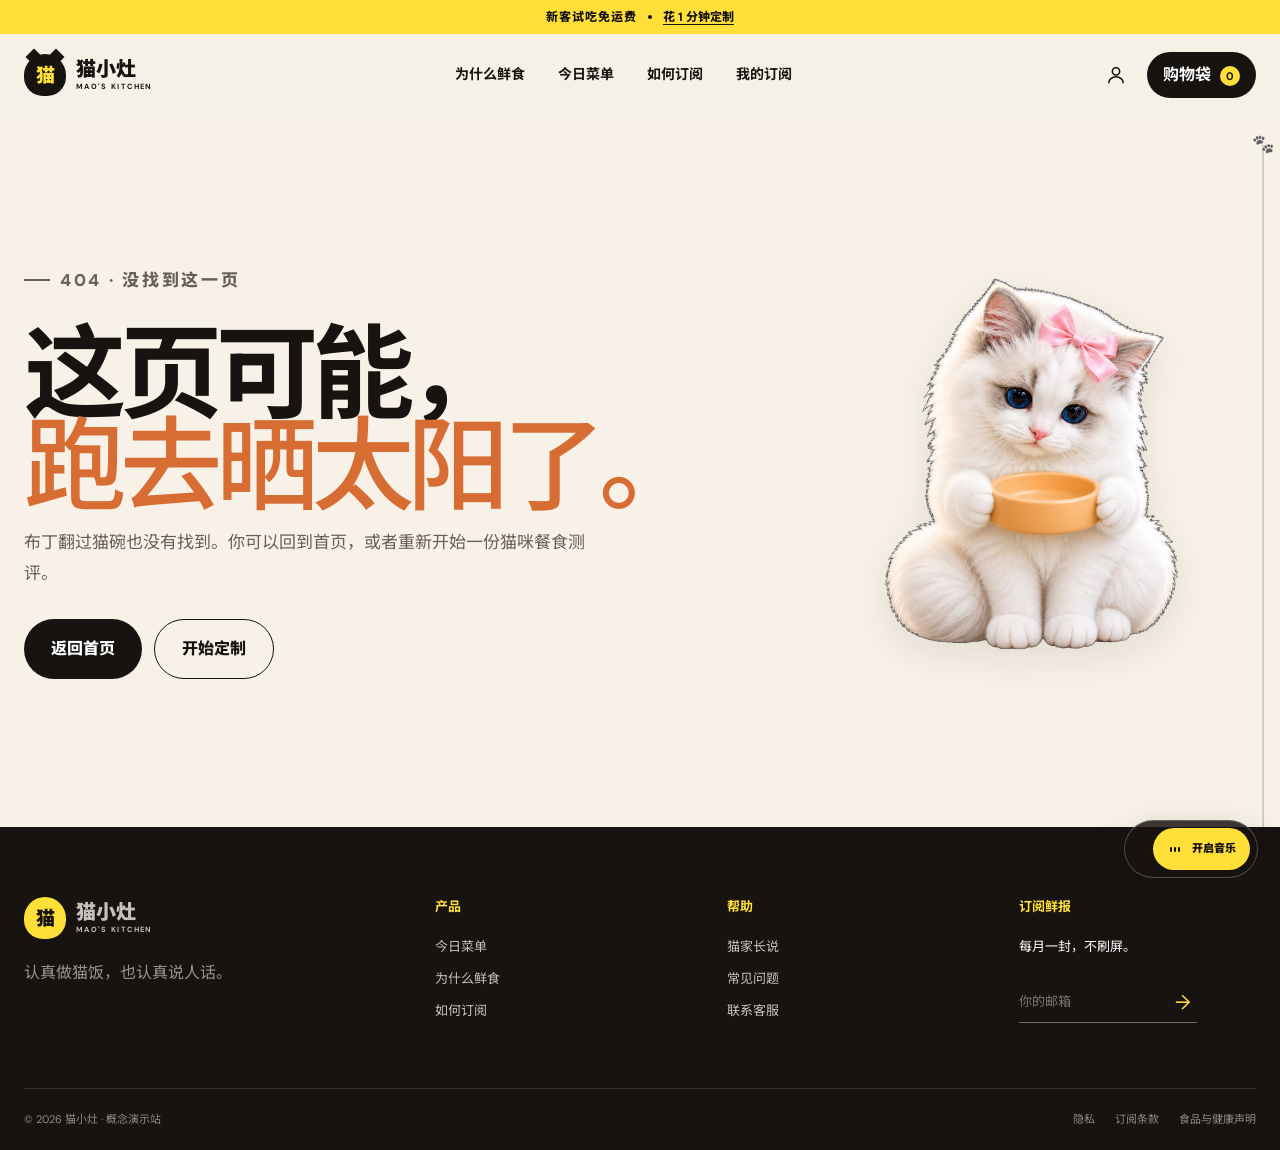
==== commit f10d1579: "Add Buding mascot states and custom 404" ====
--- a/account/index.html
+++ b/account/index.html
@@ -13,7 +13,7 @@
   <meta name="theme-color" content="#f7f1e7">
   <title>猫小灶｜猫咪鲜食订阅</title>
   <link rel="icon" href="/favicon.svg" type="image/svg+xml">
-  <link rel="stylesheet" href="/styles.css?v=14">
+  <link rel="stylesheet" href="/styles.css?v=15">
 </head>
 <body>
   <a class="skip-link" href="#main">跳到主要内容</a>
@@ -319,6 +319,6 @@
     <source src="/assets/fluffy-cute-piano.mp3" type="audio/mpeg">
   </audio>
   <div class="toast" id="toast" role="status" aria-live="polite"></div>
-  <script src="/app.js?v=11" type="module"></script>
+  <script src="/app.js?v=12" type="module"></script>
 </body>
 </html>
--- a/styles.css
+++ b/styles.css
@@ -290,3 +290,36 @@
 
 @media(max-width:767px){.is-pressed{transform:scale(.97)!important}.paw-stamp{color:var(--wine)}}
 @media(prefers-reduced-motion:reduce){.paw-click-feedback{display:none!important}.is-pressed{transform:none!important}.choice.selected::before,.palette-item.active::before,.delivery-options button.selected::before,.slot-options button.selected::before,.payment-options button.selected::before,.segmented button.active::before,.benefit-card.expanded::before{animation:none}.brand:hover .brand-mark::before,.brand:hover .brand-mark::after{animation:none}}
+
+/* V4.4 Buding mascot: functional guidance states, kept CSS-only and lightweight. */
+.mascot-img{display:block;object-fit:contain;filter:drop-shadow(0 12px 18px rgba(40,28,15,.09))}
+.mascot-stage{position:relative;width:max-content;max-width:100%;margin:0 auto 12px}
+.mascot-welcome{width:clamp(145px,22vw,205px);animation:mascot-float 3.8s ease-in-out infinite}
+.mascot-speech{position:absolute;left:calc(100% - 18px);top:18%;width:154px;padding:10px 13px;border:1px solid var(--ink);border-radius:16px 16px 16px 4px;background:var(--yellow);font-size:12px;font-weight:800;line-height:1.45;text-align:left;transform:rotate(2deg)}
+.mascot-thinking{width:clamp(170px,24vw,225px);margin:0 auto 8px;animation:mascot-think 2.8s ease-in-out infinite}
+.mascot-success{width:clamp(105px,14vw,145px);margin:0 auto -4px}
+.mascot-empty{width:min(230px,78%);margin:0 auto 12px}
+.cart-empty{padding-top:34px}
+.cart-empty h3{font-size:30px;margin:0 0 10px}
+.cart-empty p{max-width:300px;margin:0 auto 24px;color:var(--muted)}
+.not-found{min-height:calc(100dvh - 190px);display:grid;grid-template-columns:minmax(0,1fr) minmax(280px,440px);gap:70px;align-items:center;padding-block:70px}
+.not-found h1{font-size:clamp(4rem,8vw,7.2rem);line-height:.9;letter-spacing:-.06em;margin:24px 0}
+.not-found h1 em{font-weight:500}
+.not-found>div>p{max-width:580px;color:var(--muted);font-size:17px;line-height:1.8}
+.not-found-actions{display:flex;gap:12px;margin-top:30px}
+.not-found>.mascot-empty{width:100%;max-width:420px;animation:mascot-float 4s ease-in-out infinite}
+@keyframes mascot-float{50%{transform:translateY(-7px) rotate(1deg)}}
+@keyframes mascot-think{50%{transform:translateY(-4px) rotate(-1.5deg)}}
+@media(max-width:767px){
+  .mascot-welcome{width:140px}
+  .mascot-speech{left:calc(100% - 24px);top:12%;width:124px;font-size:10px;padding:8px 10px}
+  .mascot-thinking{width:155px}
+  .mascot-success{width:105px}
+  .cart-empty .mascot-empty{width:180px}
+  .not-found{min-height:auto;display:flex;flex-direction:column-reverse;gap:8px;padding-block:42px 70px;text-align:center}
+  .not-found h1{font-size:clamp(3.7rem,17vw,5rem)}
+  .not-found>div>p{font-size:15px}
+  .not-found-actions{justify-content:center;flex-wrap:wrap}
+  .not-found>.mascot-empty{width:210px}
+}
+@media(prefers-reduced-motion:reduce){.mascot-welcome,.mascot-thinking,.not-found>.mascot-empty{animation:none}}
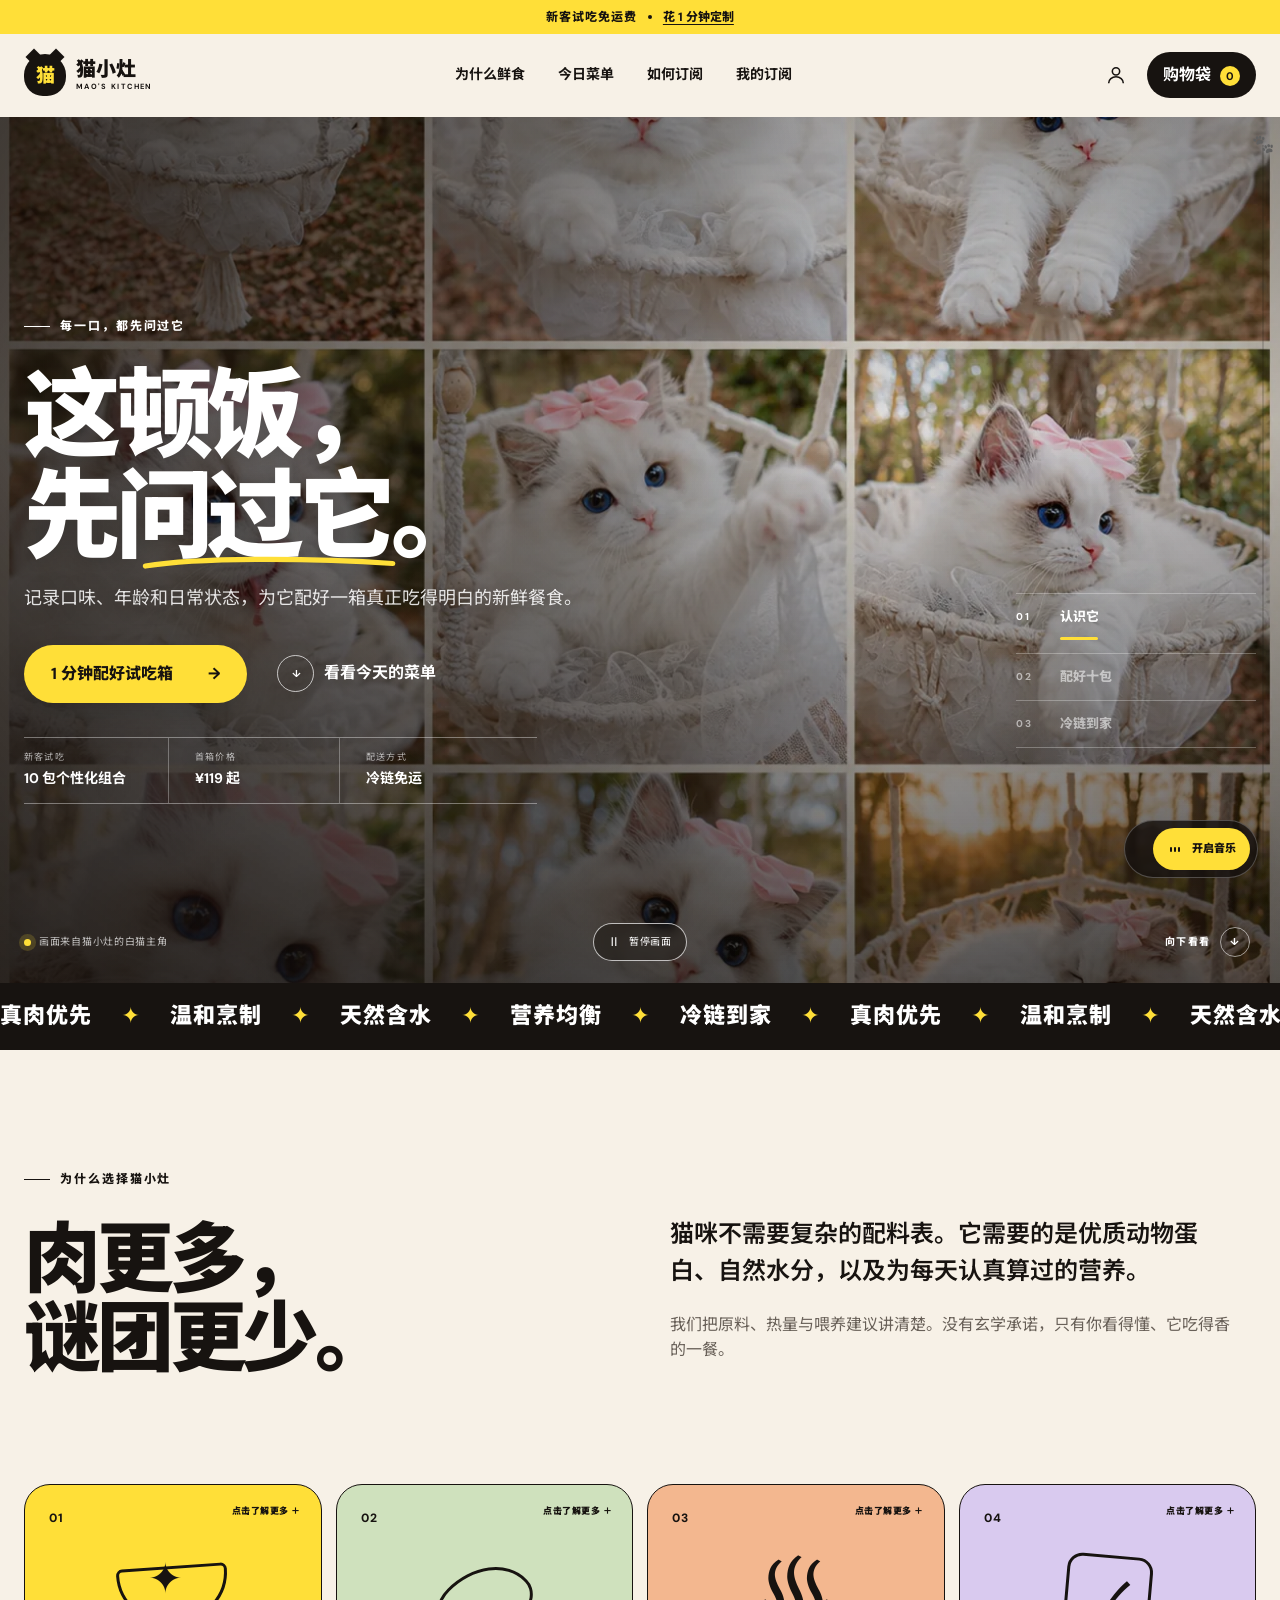
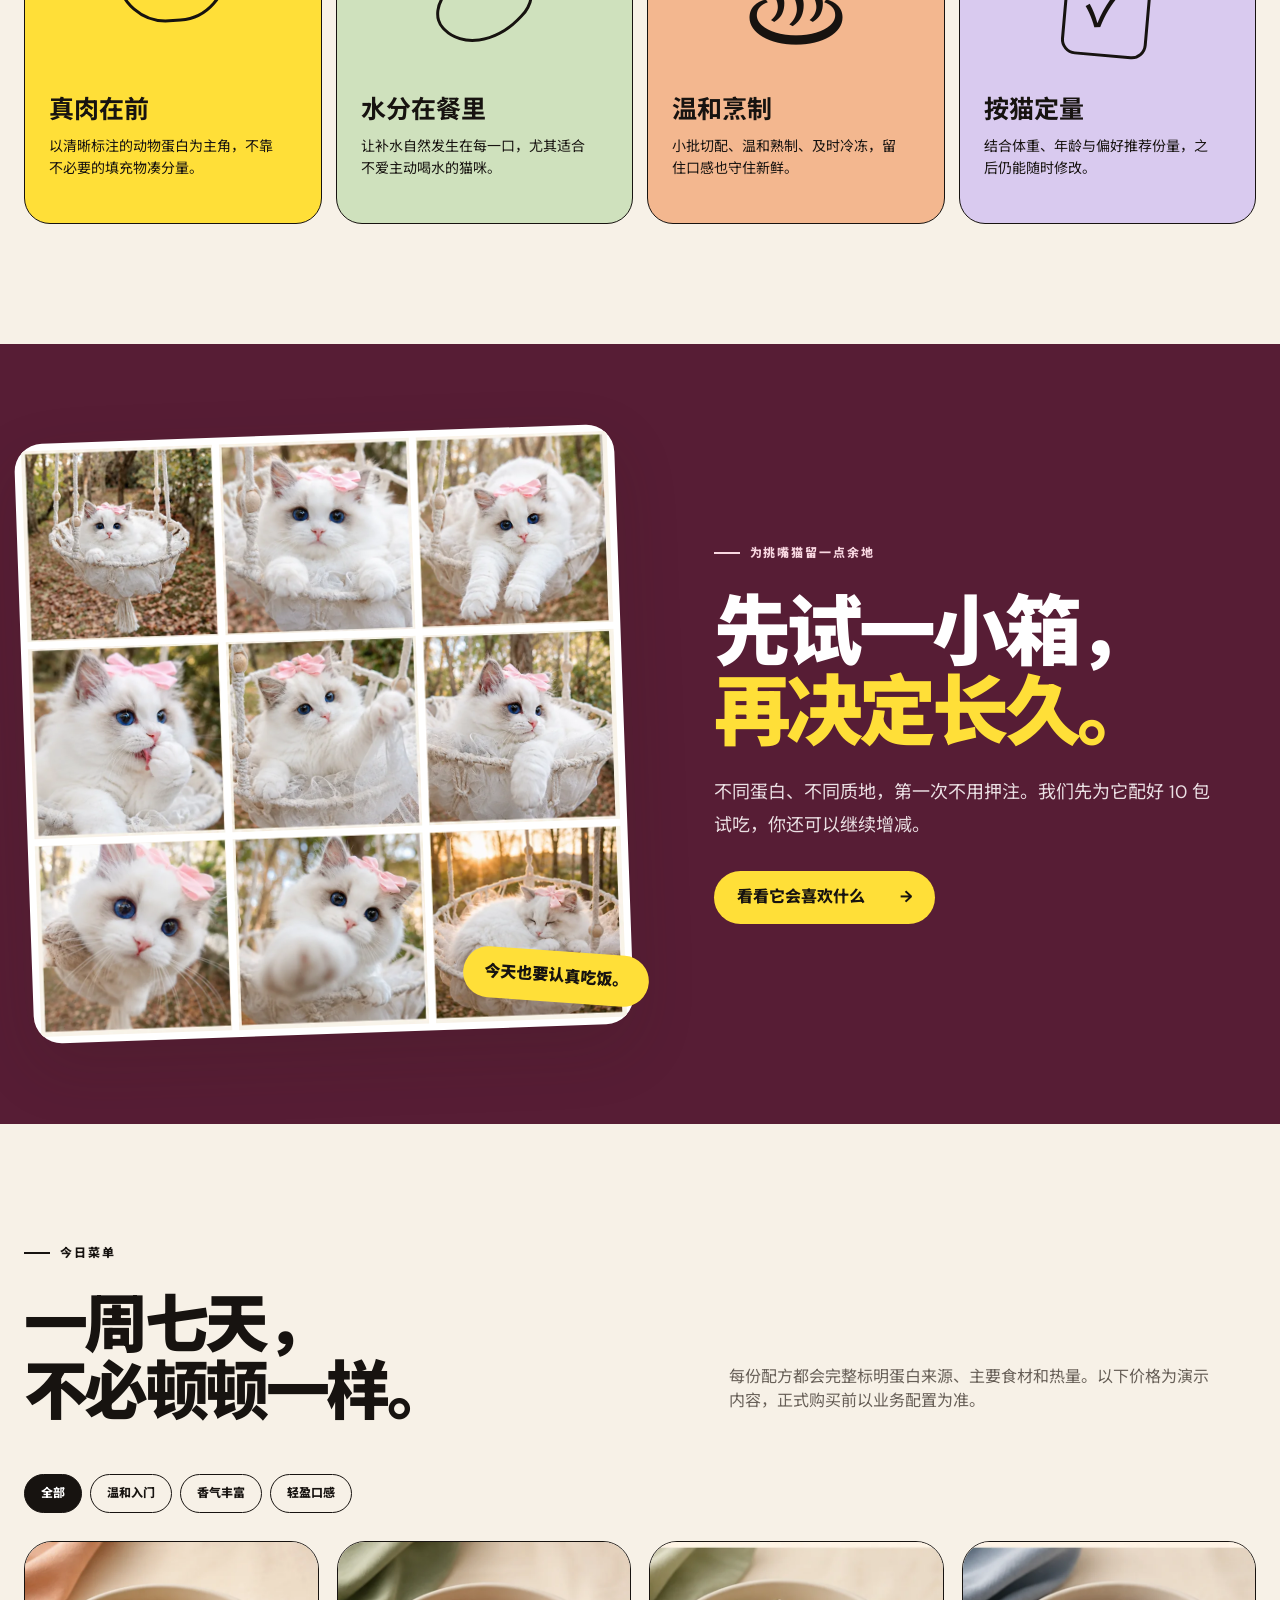
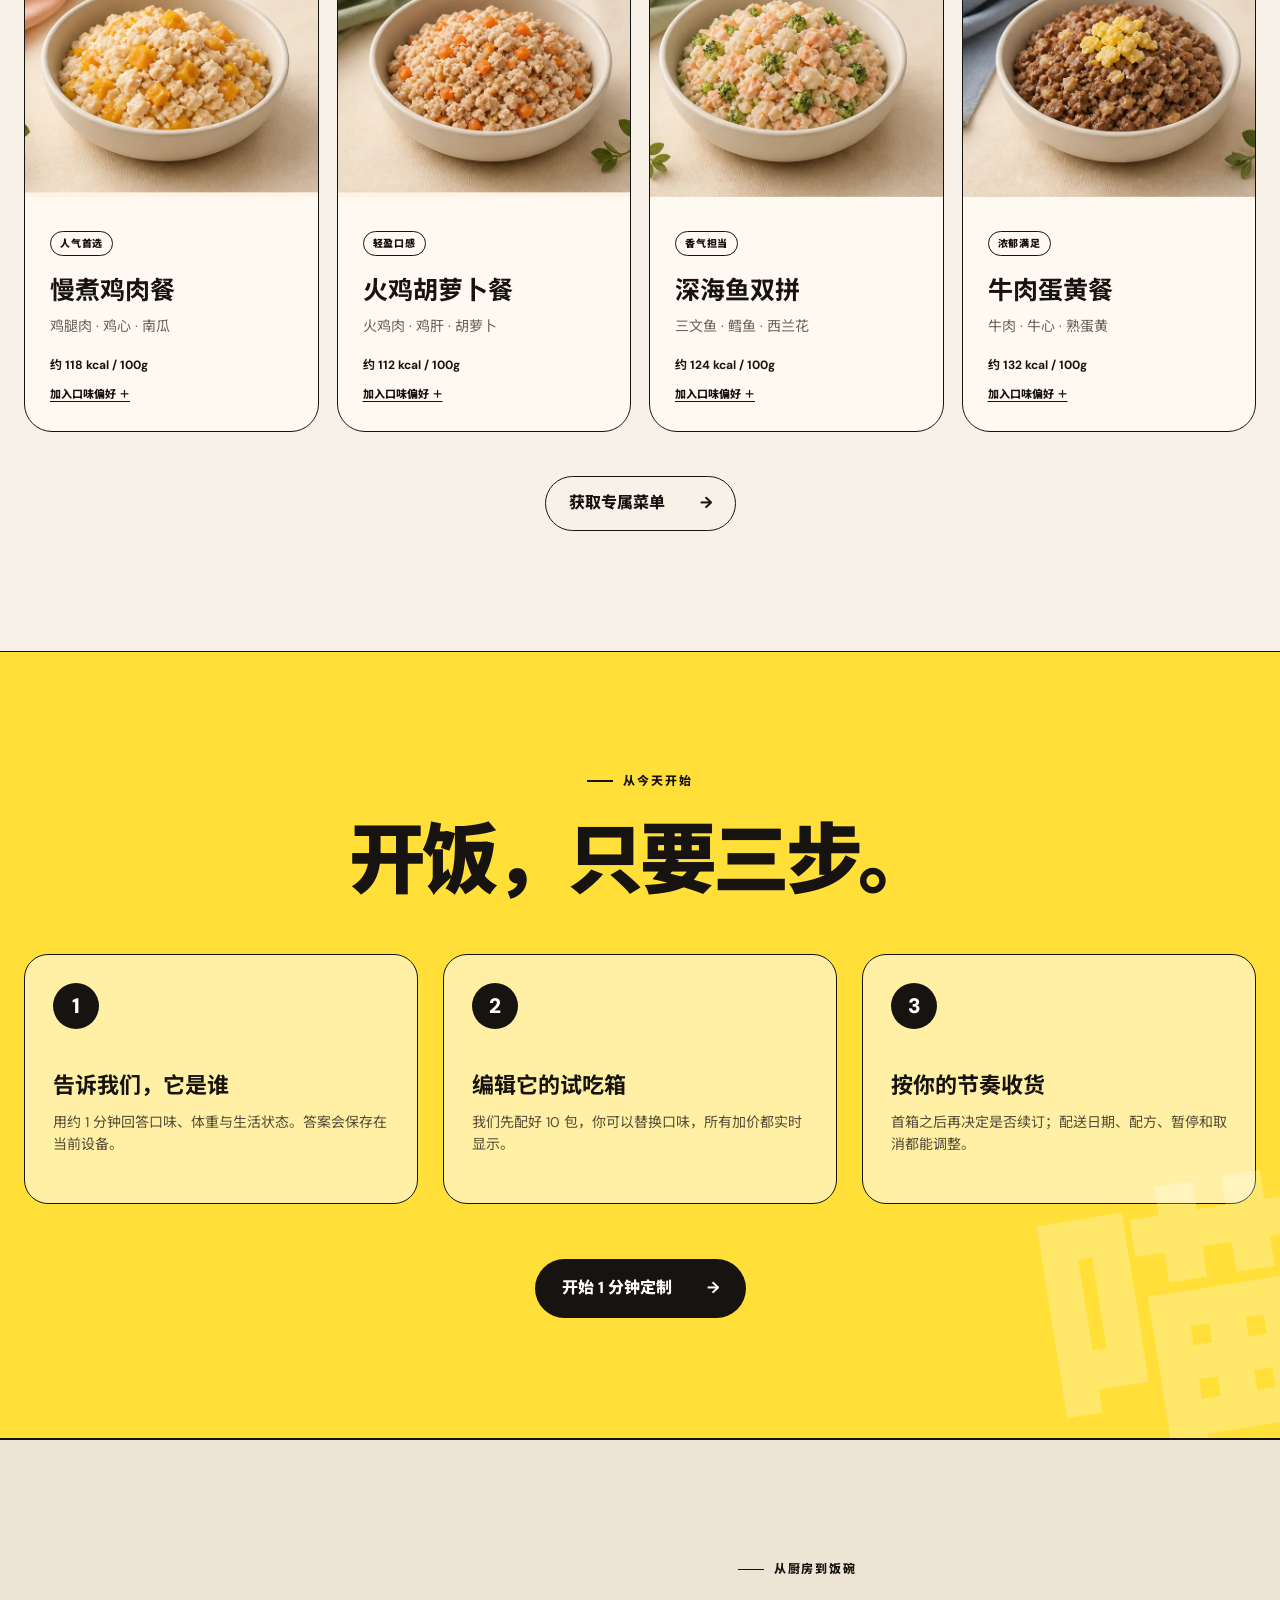
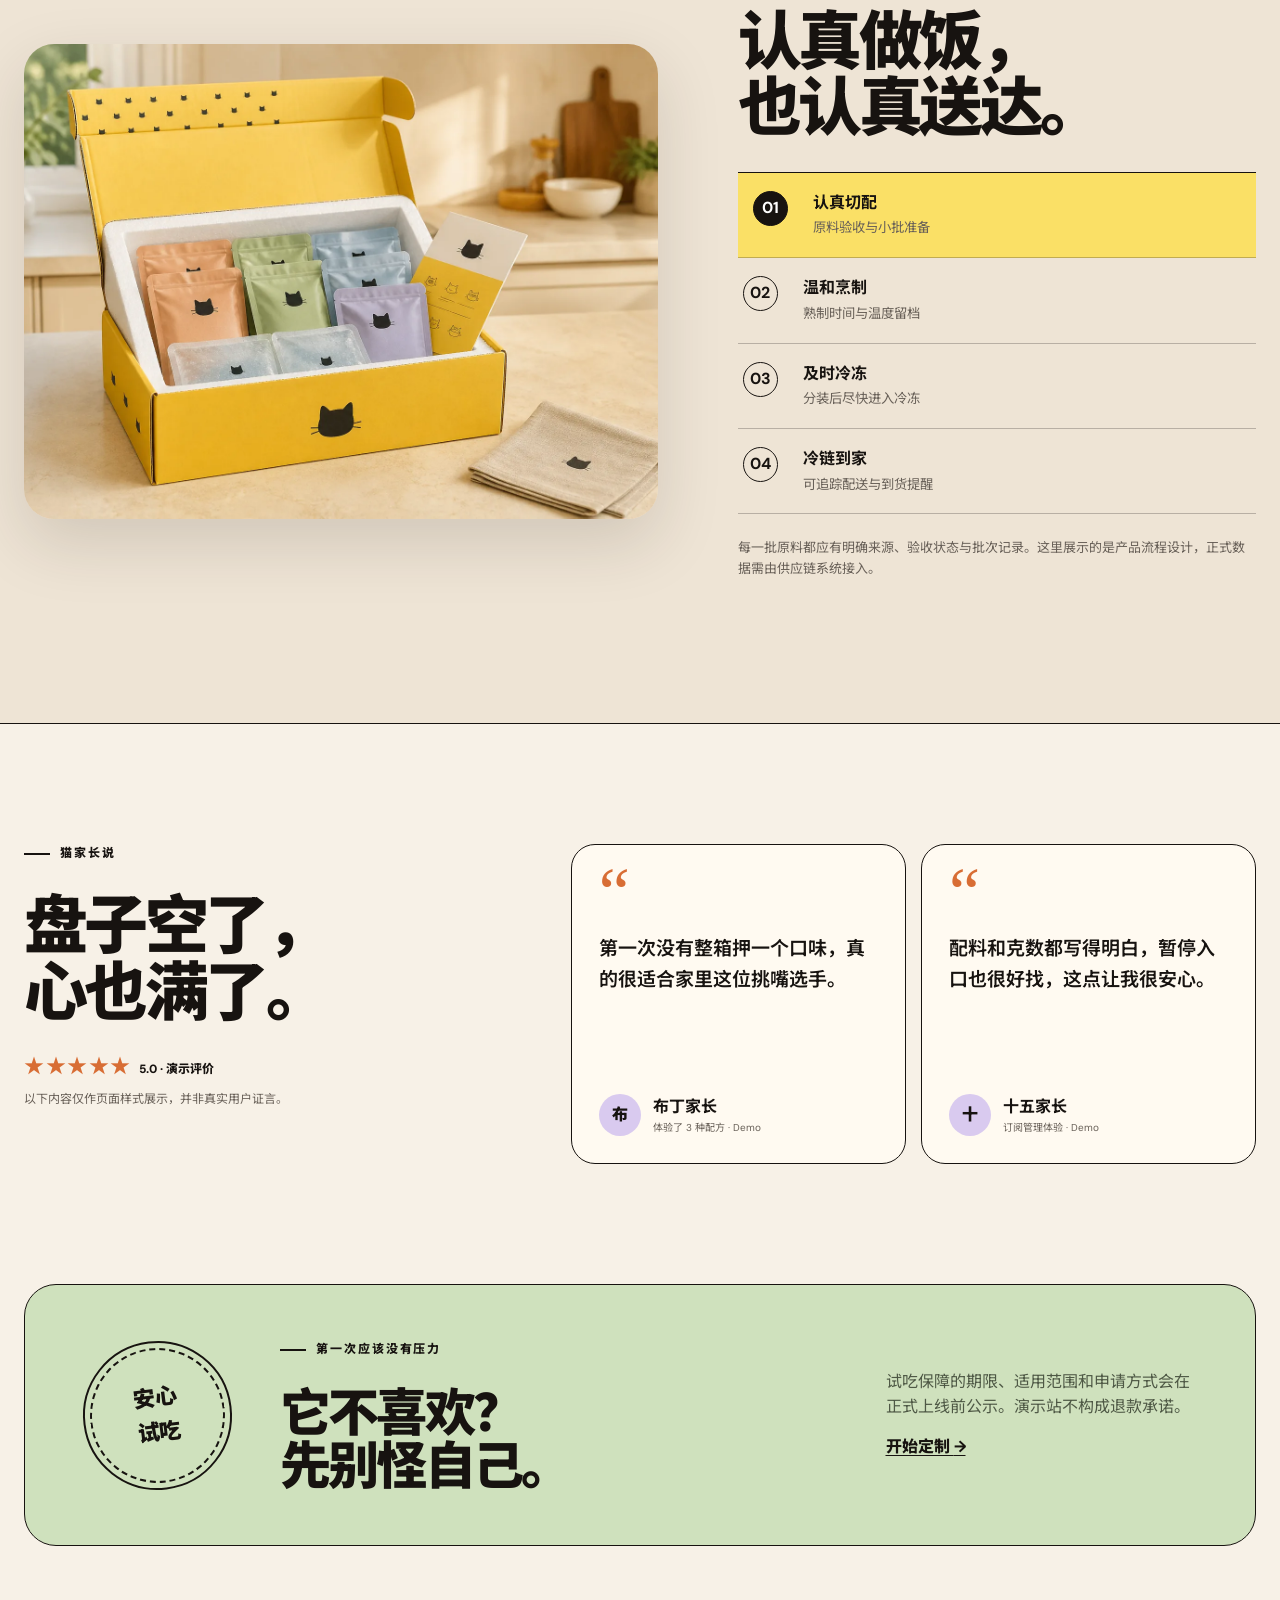
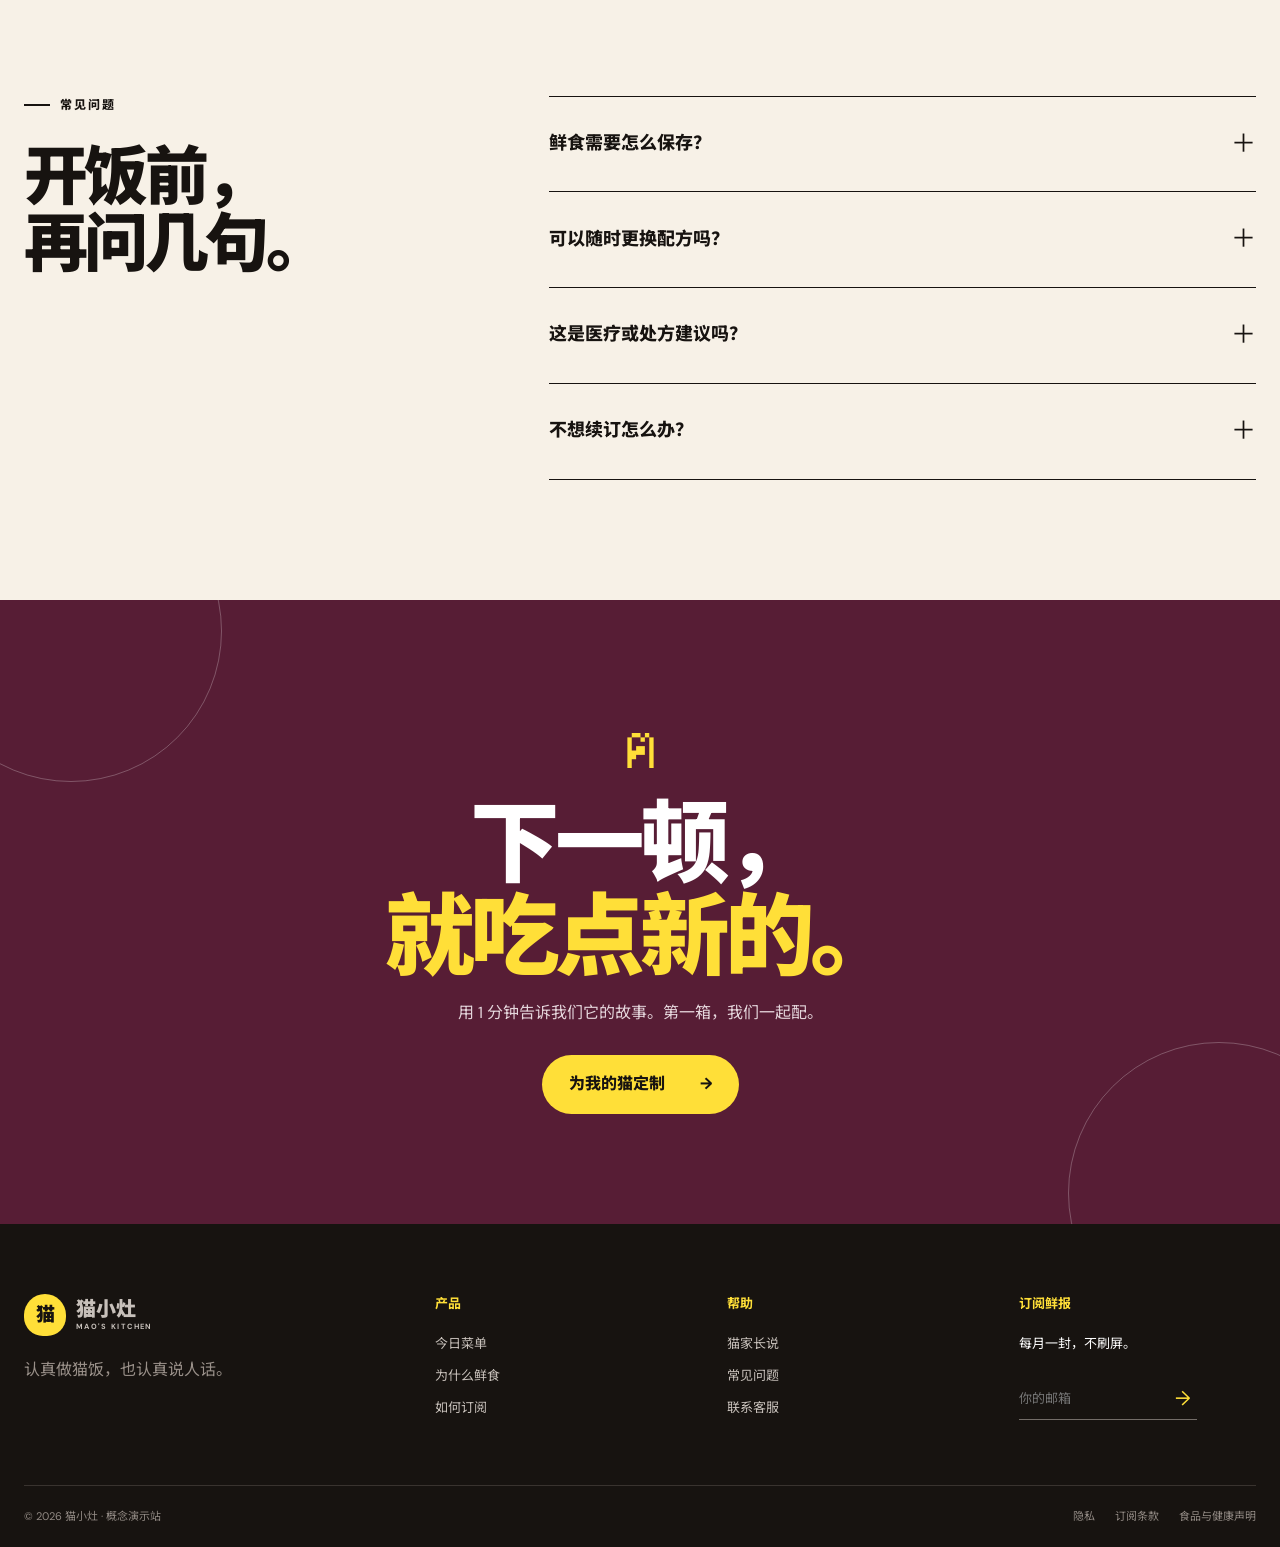
==== commit 56d0af0c: "Revert "Add Buding mascot states and custom 404" This reverts commit f10d1579741eb314026cd234f6d3f68" ====
--- a/account/index.html
+++ b/account/index.html
@@ -13,7 +13,7 @@
   <meta name="theme-color" content="#f7f1e7">
   <title>猫小灶｜猫咪鲜食订阅</title>
   <link rel="icon" href="/favicon.svg" type="image/svg+xml">
-  <link rel="stylesheet" href="/styles.css?v=15">
+  <link rel="stylesheet" href="/styles.css?v=14">
 </head>
 <body>
   <a class="skip-link" href="#main">跳到主要内容</a>
@@ -319,6 +319,6 @@
     <source src="/assets/fluffy-cute-piano.mp3" type="audio/mpeg">
   </audio>
   <div class="toast" id="toast" role="status" aria-live="polite"></div>
-  <script src="/app.js?v=12" type="module"></script>
+  <script src="/app.js?v=11" type="module"></script>
 </body>
 </html>
--- a/styles.css
+++ b/styles.css
@@ -290,36 +290,3 @@
 
 @media(max-width:767px){.is-pressed{transform:scale(.97)!important}.paw-stamp{color:var(--wine)}}
 @media(prefers-reduced-motion:reduce){.paw-click-feedback{display:none!important}.is-pressed{transform:none!important}.choice.selected::before,.palette-item.active::before,.delivery-options button.selected::before,.slot-options button.selected::before,.payment-options button.selected::before,.segmented button.active::before,.benefit-card.expanded::before{animation:none}.brand:hover .brand-mark::before,.brand:hover .brand-mark::after{animation:none}}
-
-/* V4.4 Buding mascot: functional guidance states, kept CSS-only and lightweight. */
-.mascot-img{display:block;object-fit:contain;filter:drop-shadow(0 12px 18px rgba(40,28,15,.09))}
-.mascot-stage{position:relative;width:max-content;max-width:100%;margin:0 auto 12px}
-.mascot-welcome{width:clamp(145px,22vw,205px);animation:mascot-float 3.8s ease-in-out infinite}
-.mascot-speech{position:absolute;left:calc(100% - 18px);top:18%;width:154px;padding:10px 13px;border:1px solid var(--ink);border-radius:16px 16px 16px 4px;background:var(--yellow);font-size:12px;font-weight:800;line-height:1.45;text-align:left;transform:rotate(2deg)}
-.mascot-thinking{width:clamp(170px,24vw,225px);margin:0 auto 8px;animation:mascot-think 2.8s ease-in-out infinite}
-.mascot-success{width:clamp(105px,14vw,145px);margin:0 auto -4px}
-.mascot-empty{width:min(230px,78%);margin:0 auto 12px}
-.cart-empty{padding-top:34px}
-.cart-empty h3{font-size:30px;margin:0 0 10px}
-.cart-empty p{max-width:300px;margin:0 auto 24px;color:var(--muted)}
-.not-found{min-height:calc(100dvh - 190px);display:grid;grid-template-columns:minmax(0,1fr) minmax(280px,440px);gap:70px;align-items:center;padding-block:70px}
-.not-found h1{font-size:clamp(4rem,8vw,7.2rem);line-height:.9;letter-spacing:-.06em;margin:24px 0}
-.not-found h1 em{font-weight:500}
-.not-found>div>p{max-width:580px;color:var(--muted);font-size:17px;line-height:1.8}
-.not-found-actions{display:flex;gap:12px;margin-top:30px}
-.not-found>.mascot-empty{width:100%;max-width:420px;animation:mascot-float 4s ease-in-out infinite}
-@keyframes mascot-float{50%{transform:translateY(-7px) rotate(1deg)}}
-@keyframes mascot-think{50%{transform:translateY(-4px) rotate(-1.5deg)}}
-@media(max-width:767px){
-  .mascot-welcome{width:140px}
-  .mascot-speech{left:calc(100% - 24px);top:12%;width:124px;font-size:10px;padding:8px 10px}
-  .mascot-thinking{width:155px}
-  .mascot-success{width:105px}
-  .cart-empty .mascot-empty{width:180px}
-  .not-found{min-height:auto;display:flex;flex-direction:column-reverse;gap:8px;padding-block:42px 70px;text-align:center}
-  .not-found h1{font-size:clamp(3.7rem,17vw,5rem)}
-  .not-found>div>p{font-size:15px}
-  .not-found-actions{justify-content:center;flex-wrap:wrap}
-  .not-found>.mascot-empty{width:210px}
-}
-@media(prefers-reduced-motion:reduce){.mascot-welcome,.mascot-thinking,.not-found>.mascot-empty{animation:none}}
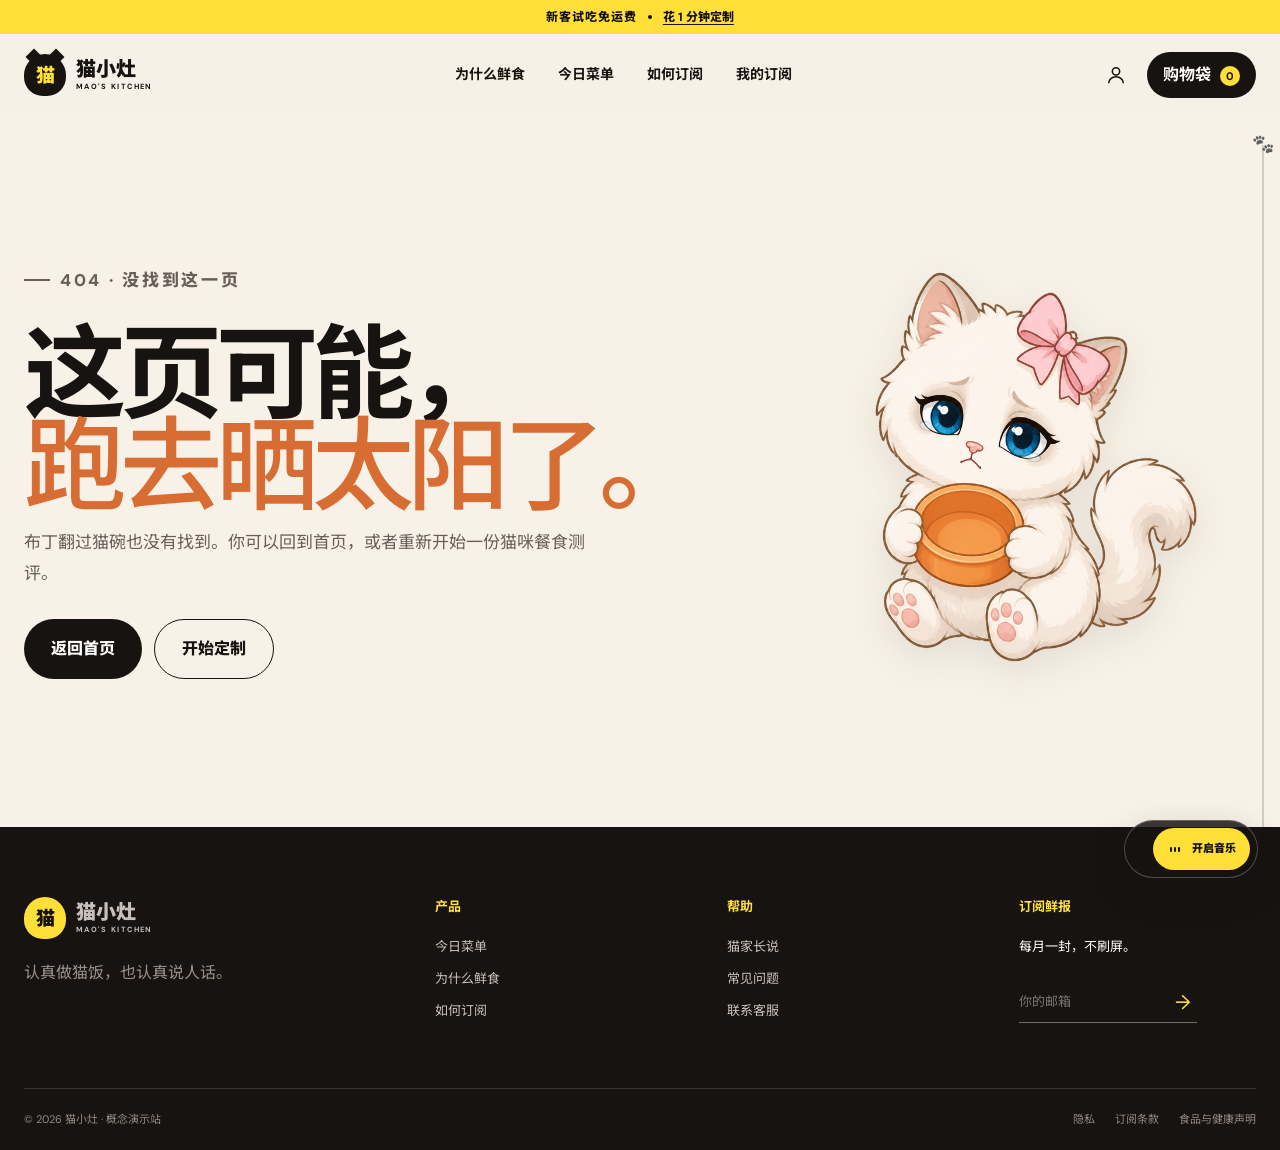
==== commit 953a979e: "Replace mascot system with approved 2D character" ====
--- a/account/index.html
+++ b/account/index.html
@@ -12,8 +12,9 @@
   <meta property="og:url" content="https://olivmonique482139-maker.github.io/">
   <meta name="theme-color" content="#f7f1e7">
   <title>猫小灶｜猫咪鲜食订阅</title>
-  <link rel="icon" href="/favicon.svg" type="image/svg+xml">
-  <link rel="stylesheet" href="/styles.css?v=14">
+  <link rel="icon" href="/assets/ip/cat-favicon.ico" sizes="32x32 48x48 64x64">
+  <link rel="icon" href="/assets/ip/cat-favicon-64.png" type="image/png" sizes="64x64">
+  <link rel="stylesheet" href="/styles.css?v=17">
 </head>
 <body>
   <a class="skip-link" href="#main">跳到主要内容</a>
@@ -91,7 +92,7 @@
         </ol>
       </div>
       <div class="hero-bottom shell">
-        <p><span class="live-dot" aria-hidden="true"></span> 画面来自猫小灶的白猫主角</p>
+        <p><span class="live-dot" aria-hidden="true"></span> 猫咪生活影像</p>
         <button class="video-control" id="videoControl" aria-label="暂停视频"><span aria-hidden="true">Ⅱ</span><em>暂停画面</em></button>
         <button class="scroll-cue" data-scroll="#why" aria-label="向下了解更多"><span>向下看看</span><i>↓</i></button>
       </div>
@@ -305,6 +306,16 @@
 
   <div class="paw-progress" aria-hidden="true"><span id="pawProgress">🐾</span></div>
 
+  <aside class="ip-companion" id="ipCompanion" aria-label="布丁，猫小灶的 2D Q 版店长">
+    <span class="ip-companion-media" aria-hidden="true">
+      <img src="/assets/ip/cat-avatar-128.png" alt="" decoding="async">
+      <video id="ipCompanionVideo" data-ambient-video muted loop autoplay playsinline preload="metadata" poster="/assets/ip/cat-idle-poster-v03-clean.webp">
+        <source src="/assets/ip/cat-idle-loop-v03-clean.mp4" type="video/mp4">
+      </video>
+    </span>
+    <span><strong>布丁</strong><small>今天也在认真监工</small></span>
+  </aside>
+
   <div class="music-player" id="musicPlayer">
     <div class="music-meta" aria-hidden="true">
       <strong>fluffy</strong>
@@ -319,6 +330,6 @@
     <source src="/assets/fluffy-cute-piano.mp3" type="audio/mpeg">
   </audio>
   <div class="toast" id="toast" role="status" aria-live="polite"></div>
-  <script src="/app.js?v=11" type="module"></script>
+  <script src="/app.js?v=14" type="module"></script>
 </body>
 </html>
--- a/styles.css
+++ b/styles.css
@@ -290,3 +290,46 @@
 
 @media(max-width:767px){.is-pressed{transform:scale(.97)!important}.paw-stamp{color:var(--wine)}}
 @media(prefers-reduced-motion:reduce){.paw-click-feedback{display:none!important}.is-pressed{transform:none!important}.choice.selected::before,.palette-item.active::before,.delivery-options button.selected::before,.slot-options button.selected::before,.payment-options button.selected::before,.segmented button.active::before,.benefit-card.expanded::before{animation:none}.brand:hover .brand-mark::before,.brand:hover .brand-mark::after{animation:none}}
+
+/* V5 2D Q-version Buding: approved mother image and matching transparent states. */
+.mascot-img{display:block;object-fit:contain;filter:drop-shadow(0 12px 18px rgba(40,28,15,.09))}
+.mascot-stage{position:relative;width:max-content;max-width:100%;margin:0 auto 12px}
+.mascot-welcome{width:clamp(155px,23vw,215px);animation:mascot-float 3.8s ease-in-out infinite}
+.mascot-speech{position:absolute;left:calc(100% - 22px);top:18%;width:154px;padding:10px 13px;border:1px solid var(--ink);border-radius:16px 16px 16px 4px;background:var(--yellow);font-size:12px;font-weight:800;line-height:1.45;text-align:left;transform:rotate(2deg)}
+.mascot-thinking{width:clamp(150px,21vw,190px);margin:0 auto -4px;animation:mascot-think 2.8s ease-in-out infinite}
+.mascot-success{width:clamp(112px,15vw,146px);margin:0 auto -8px}
+.mascot-empty{width:min(230px,78%);margin:0 auto 10px}
+.mascot-empty-large{width:100%;max-width:420px;animation:mascot-float 4s ease-in-out infinite}
+@keyframes mascot-float{50%{transform:translateY(-6px) rotate(1deg)}}
+@keyframes mascot-think{50%{transform:translateY(-4px) rotate(-1.5deg)}}
+
+.ip-companion{position:fixed;left:22px;bottom:22px;z-index:44;width:218px;min-height:76px;display:grid;grid-template-columns:68px 1fr;align-items:center;gap:11px;padding:5px 16px 5px 5px;border:1px solid rgba(23,19,16,.16);border-radius:999px;background:rgba(247,241,231,.96);box-shadow:0 14px 38px rgba(23,19,16,.16);color:var(--ink);pointer-events:none}
+.ip-companion-media{position:relative;display:block;width:68px;height:68px;border-radius:50%;overflow:hidden;background:#f5e6d4}
+.ip-companion-media img,.ip-companion-media video{position:absolute;inset:0;width:100%;height:100%;object-fit:cover}
+.ip-companion>span:last-child{display:grid;line-height:1.2}.ip-companion strong{font-size:13px}.ip-companion small{margin-top:5px;color:var(--muted);font-size:9px;white-space:nowrap}
+.ip-companion.is-static .ip-companion-media video{display:none}
+body.inner-page .ip-companion{display:none}
+
+.cart-empty{padding-top:34px}
+.cart-empty h3{font-size:30px;margin:0 0 10px}
+.cart-empty p{max-width:300px;margin:0 auto 24px;color:var(--muted)}
+.not-found{min-height:calc(100dvh - 190px);display:grid;grid-template-columns:minmax(0,1fr) minmax(280px,440px);gap:70px;align-items:center;padding-block:70px}
+.not-found h1{font-size:clamp(4rem,8vw,7.2rem);line-height:.9;letter-spacing:-.06em;margin:24px 0}
+.not-found h1 em{font-weight:500}
+.not-found>div>p{max-width:580px;color:var(--muted);font-size:17px;line-height:1.8}
+.not-found-actions{display:flex;gap:12px;margin-top:30px}
+@media(max-width:767px){
+  .mascot-welcome{width:150px}
+  .mascot-speech{left:calc(100% - 24px);top:12%;width:124px;font-size:10px;padding:8px 10px}
+  .mascot-thinking{width:150px}
+  .mascot-success{width:112px}
+  .cart-empty .mascot-empty{width:190px}
+  .not-found{min-height:auto;display:flex;flex-direction:column-reverse;gap:8px;padding-block:42px 70px;text-align:center}
+  .not-found h1{font-size:clamp(3.7rem,17vw,5rem)}
+  .not-found>div>p{font-size:15px}
+  .not-found-actions{justify-content:center;flex-wrap:wrap}
+  .not-found>.mascot-empty-large{width:220px;margin-bottom:-8px}
+  .ip-companion{left:12px;bottom:12px;width:62px;min-height:62px;padding:3px;display:block}
+  .ip-companion-media{width:56px;height:56px}.ip-companion>span:last-child{display:none}
+}
+@media(prefers-reduced-motion:reduce){.mascot-welcome,.mascot-thinking,.mascot-empty-large{animation:none}}
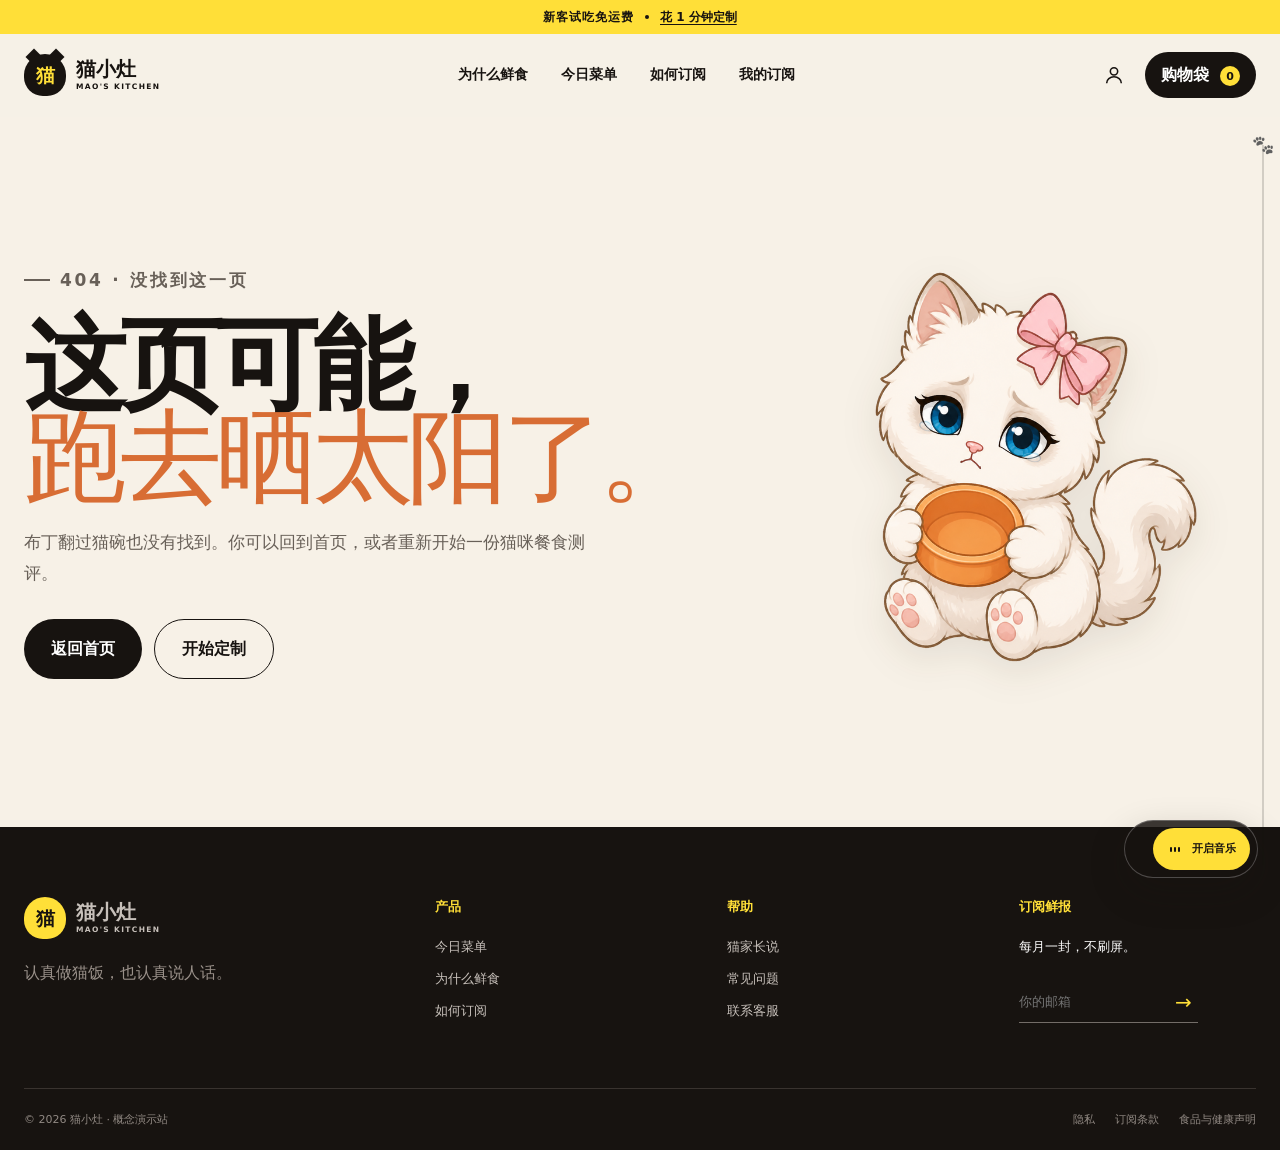
==== commit e09c09a5: "Improve media loading and music reliability" ====
--- a/account/index.html
+++ b/account/index.html
@@ -13,8 +13,8 @@
   <meta name="theme-color" content="#f7f1e7">
   <title>猫小灶｜猫咪鲜食订阅</title>
   <link rel="icon" href="/assets/ip/cat-favicon.ico" sizes="32x32 48x48 64x64">
-  <link rel="icon" href="/assets/ip/cat-favicon-64.png" type="image/png" sizes="64x64">
-  <link rel="stylesheet" href="/styles.css?v=17">
+  <link rel="preload" href="/assets/cat-story-poster.webp" as="image" type="image/webp">
+  <link rel="stylesheet" href="/styles.css?v=18">
 </head>
 <body>
   <a class="skip-link" href="#main">跳到主要内容</a>
@@ -60,7 +60,7 @@
   <main id="main">
     <section class="hero hero-cinematic" aria-labelledby="heroTitle">
       <div class="hero-media" aria-hidden="true">
-        <video id="heroVideo" autoplay muted loop playsinline poster="/assets/cat-grid.webp">
+        <video id="heroVideo" muted loop playsinline preload="none" poster="/assets/cat-story-poster.webp">
           <source src="/assets/cat-story-web.mp4" type="video/mp4">
         </video>
       </div>
@@ -93,7 +93,7 @@
       </div>
       <div class="hero-bottom shell">
         <p><span class="live-dot" aria-hidden="true"></span> 猫咪生活影像</p>
-        <button class="video-control" id="videoControl" aria-label="暂停视频"><span aria-hidden="true">Ⅱ</span><em>暂停画面</em></button>
+        <button class="video-control" id="videoControl" aria-label="播放视频"><span aria-hidden="true">▶</span><em>播放画面</em></button>
         <button class="scroll-cue" data-scroll="#why" aria-label="向下了解更多"><span>向下看看</span><i>↓</i></button>
       </div>
     </section>
@@ -308,8 +308,7 @@
 
   <aside class="ip-companion" id="ipCompanion" aria-label="布丁，猫小灶的 2D Q 版店长">
     <span class="ip-companion-media" aria-hidden="true">
-      <img src="/assets/ip/cat-avatar-128.png" alt="" decoding="async">
-      <video id="ipCompanionVideo" data-ambient-video muted loop autoplay playsinline preload="metadata" poster="/assets/ip/cat-idle-poster-v03-clean.webp">
+      <video id="ipCompanionVideo" data-ambient-video muted loop playsinline preload="none" poster="/assets/ip/cat-avatar-128.png">
         <source src="/assets/ip/cat-idle-loop-v03-clean.mp4" type="video/mp4">
       </video>
     </span>
@@ -330,6 +329,6 @@
     <source src="/assets/fluffy-cute-piano.mp3" type="audio/mpeg">
   </audio>
   <div class="toast" id="toast" role="status" aria-live="polite"></div>
-  <script src="/app.js?v=14" type="module"></script>
+  <script src="/app.js?v=15" type="module"></script>
 </body>
 </html>
--- a/styles.css
+++ b/styles.css
@@ -1,5 +1,3 @@
-@import url('https://fonts.googleapis.com/css2?family=DM+Sans:wght@400;500;600;700&family=Noto+Sans+SC:wght@400;500;600;700;800;900&display=swap');
-
 :root {
   --cream:#f7f1e7; --paper:#fffaf1; --ink:#171310; --muted:#686058; --yellow:#ffdf38;
   --green:#cfe1bd; --peach:#f3b78f; --lilac:#d9caef; --orange:#d86d34; --wine:#571d35;
@@ -7,7 +5,7 @@
 }
 *{box-sizing:border-box}
 html{scroll-behavior:smooth;overflow-x:clip}
-body{margin:0;color:var(--ink);background:var(--cream);font-family:"DM Sans","Noto Sans SC",system-ui,sans-serif;line-height:1.55;overflow-x:hidden}
+body{margin:0;color:var(--ink);background:var(--cream);font-family:"Segoe UI","Microsoft YaHei UI","PingFang SC",system-ui,sans-serif;line-height:1.55;overflow-x:hidden}
 body.no-scroll{overflow:hidden}
 button,input{font:inherit}
 button,a{touch-action:manipulation}
@@ -15,7 +13,7 @@
 a{color:inherit;text-decoration:none}
 img,video{display:block;max-width:100%}
 h1,h2,h3,p{margin-top:0}
-h1,h2{font-family:"Noto Sans SC",sans-serif;letter-spacing:-.055em;line-height:1.04}
+h1,h2{font-family:"Microsoft YaHei UI","PingFang SC",system-ui,sans-serif;letter-spacing:-.055em;line-height:1.04}
 h2{font-size:clamp(2.55rem,5vw,5.6rem);margin-bottom:0;font-weight:900}
 em{font-style:normal;color:var(--orange)}
 .shell{width:min(1240px,calc(100% - 48px));margin-inline:auto}
@@ -252,6 +250,7 @@
 .music-meta strong{font-size:11px;white-space:nowrap}.music-meta small{font-size:8px;white-space:nowrap;color:rgba(255,255,255,.62);margin-top:3px}
 .music-control{border:0;border-radius:999px;min-height:42px;padding:0 14px;display:flex;align-items:center;gap:9px;background:var(--yellow);color:var(--ink);cursor:pointer;font-weight:900}
 .music-control:hover{background:#ffe65f}.music-label{font-size:11px;white-space:nowrap}
+.music-control:disabled{cursor:wait;opacity:.78}.music-player.is-loading .music-equalizer i{animation:music-wave .55s ease-in-out infinite alternate}
 .music-equalizer{width:16px;height:16px;display:flex;align-items:center;justify-content:center;gap:2px}
 .music-equalizer i{display:block;width:2px;height:5px;border-radius:99px;background:currentColor;transform-origin:center}
 .music-player.is-playing .music-equalizer i{animation:music-wave .8s ease-in-out infinite alternate}
@@ -305,9 +304,9 @@
 
 .ip-companion{position:fixed;left:22px;bottom:22px;z-index:44;width:218px;min-height:76px;display:grid;grid-template-columns:68px 1fr;align-items:center;gap:11px;padding:5px 16px 5px 5px;border:1px solid rgba(23,19,16,.16);border-radius:999px;background:rgba(247,241,231,.96);box-shadow:0 14px 38px rgba(23,19,16,.16);color:var(--ink);pointer-events:none}
 .ip-companion-media{position:relative;display:block;width:68px;height:68px;border-radius:50%;overflow:hidden;background:#f5e6d4}
-.ip-companion-media img,.ip-companion-media video{position:absolute;inset:0;width:100%;height:100%;object-fit:cover}
+.ip-companion-media video{position:absolute;inset:0;width:100%;height:100%;object-fit:cover}
 .ip-companion>span:last-child{display:grid;line-height:1.2}.ip-companion strong{font-size:13px}.ip-companion small{margin-top:5px;color:var(--muted);font-size:9px;white-space:nowrap}
-.ip-companion.is-static .ip-companion-media video{display:none}
+.ip-companion.is-static .ip-companion-media video{opacity:.9}
 body.inner-page .ip-companion{display:none}
 
 .cart-empty{padding-top:34px}
